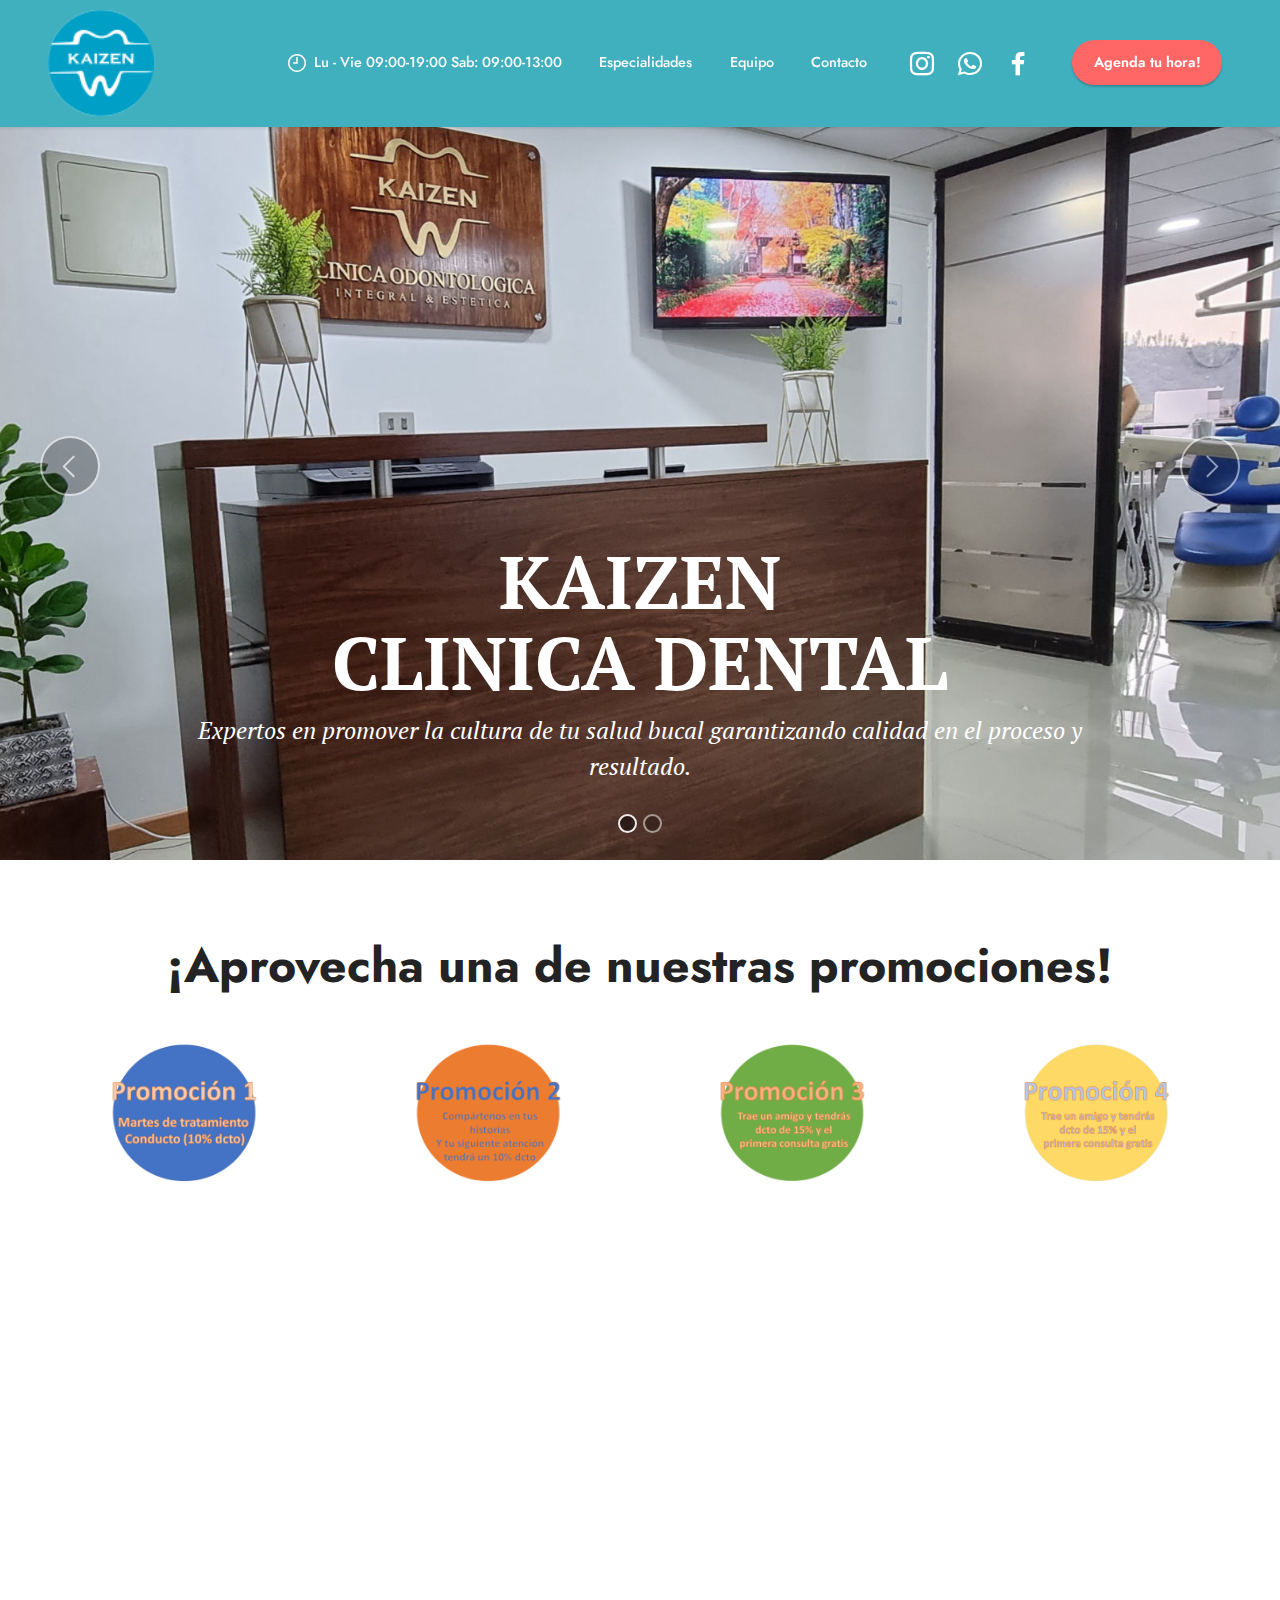
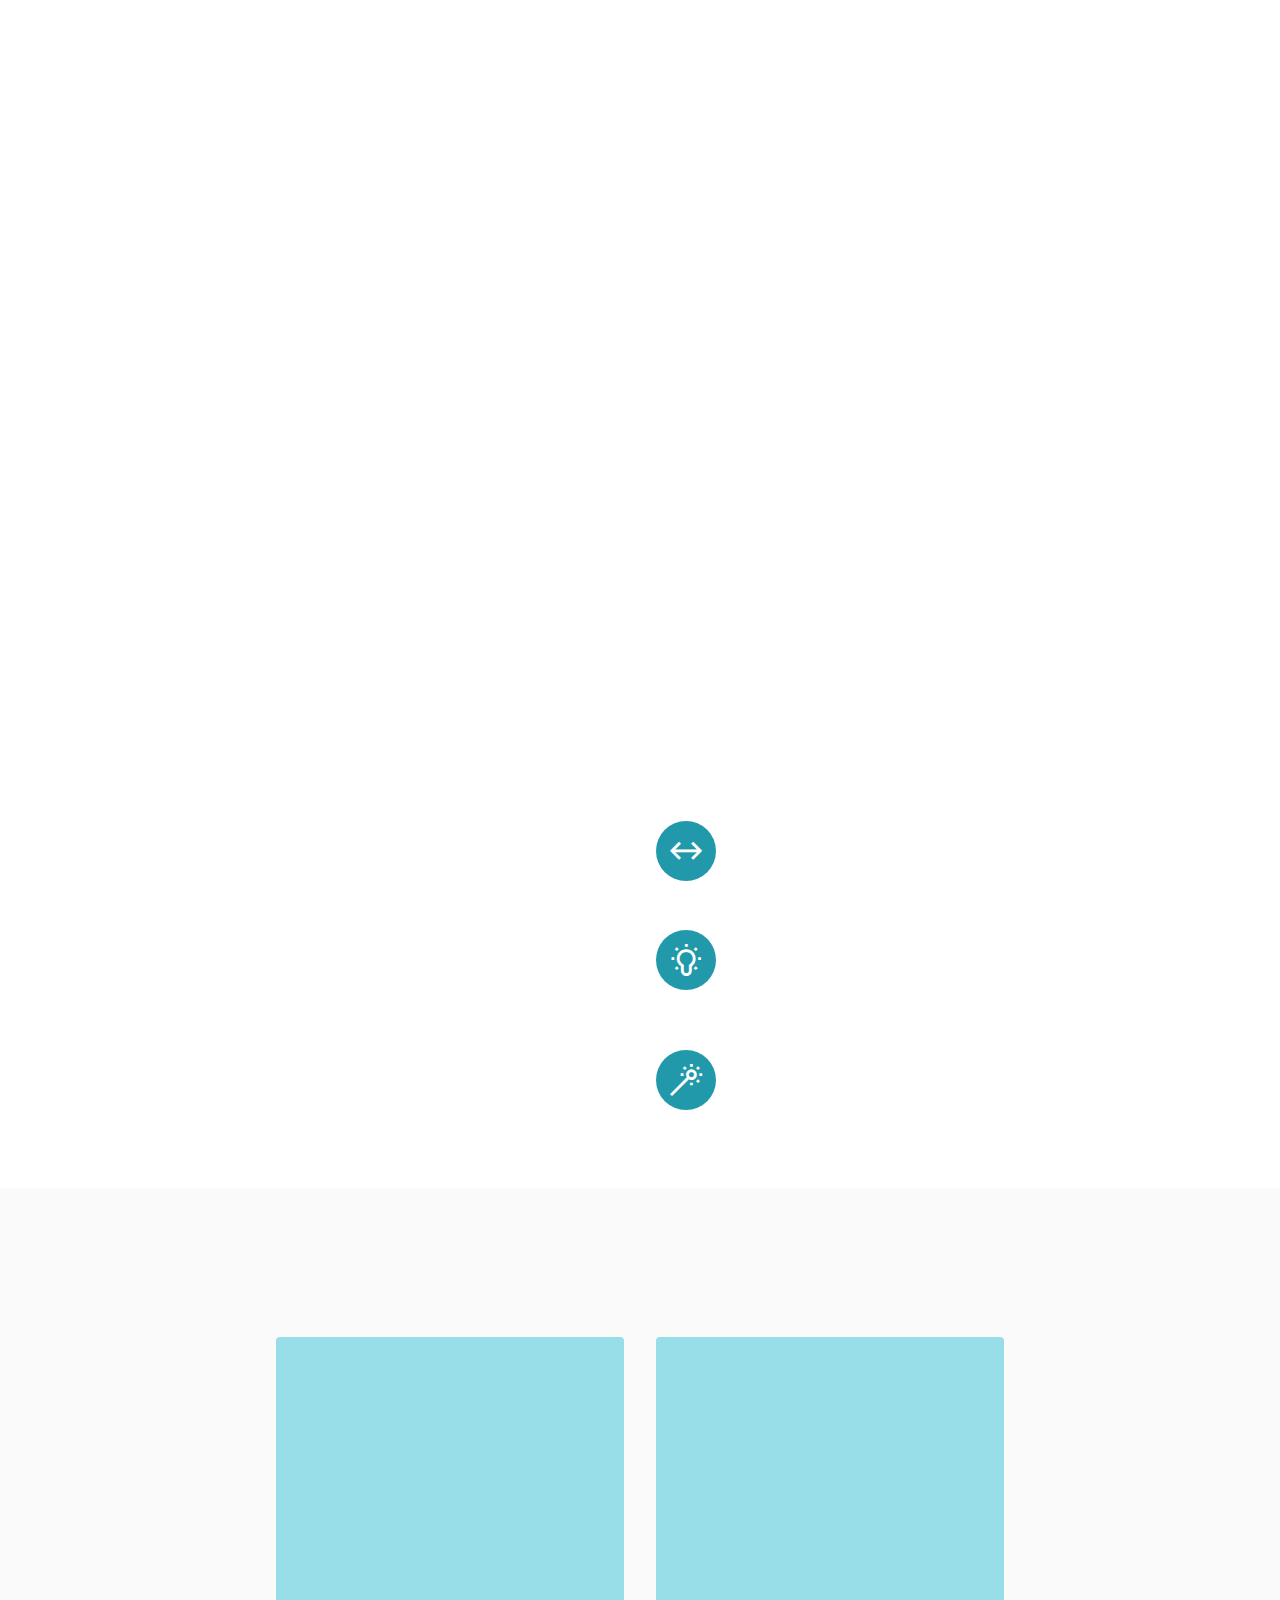
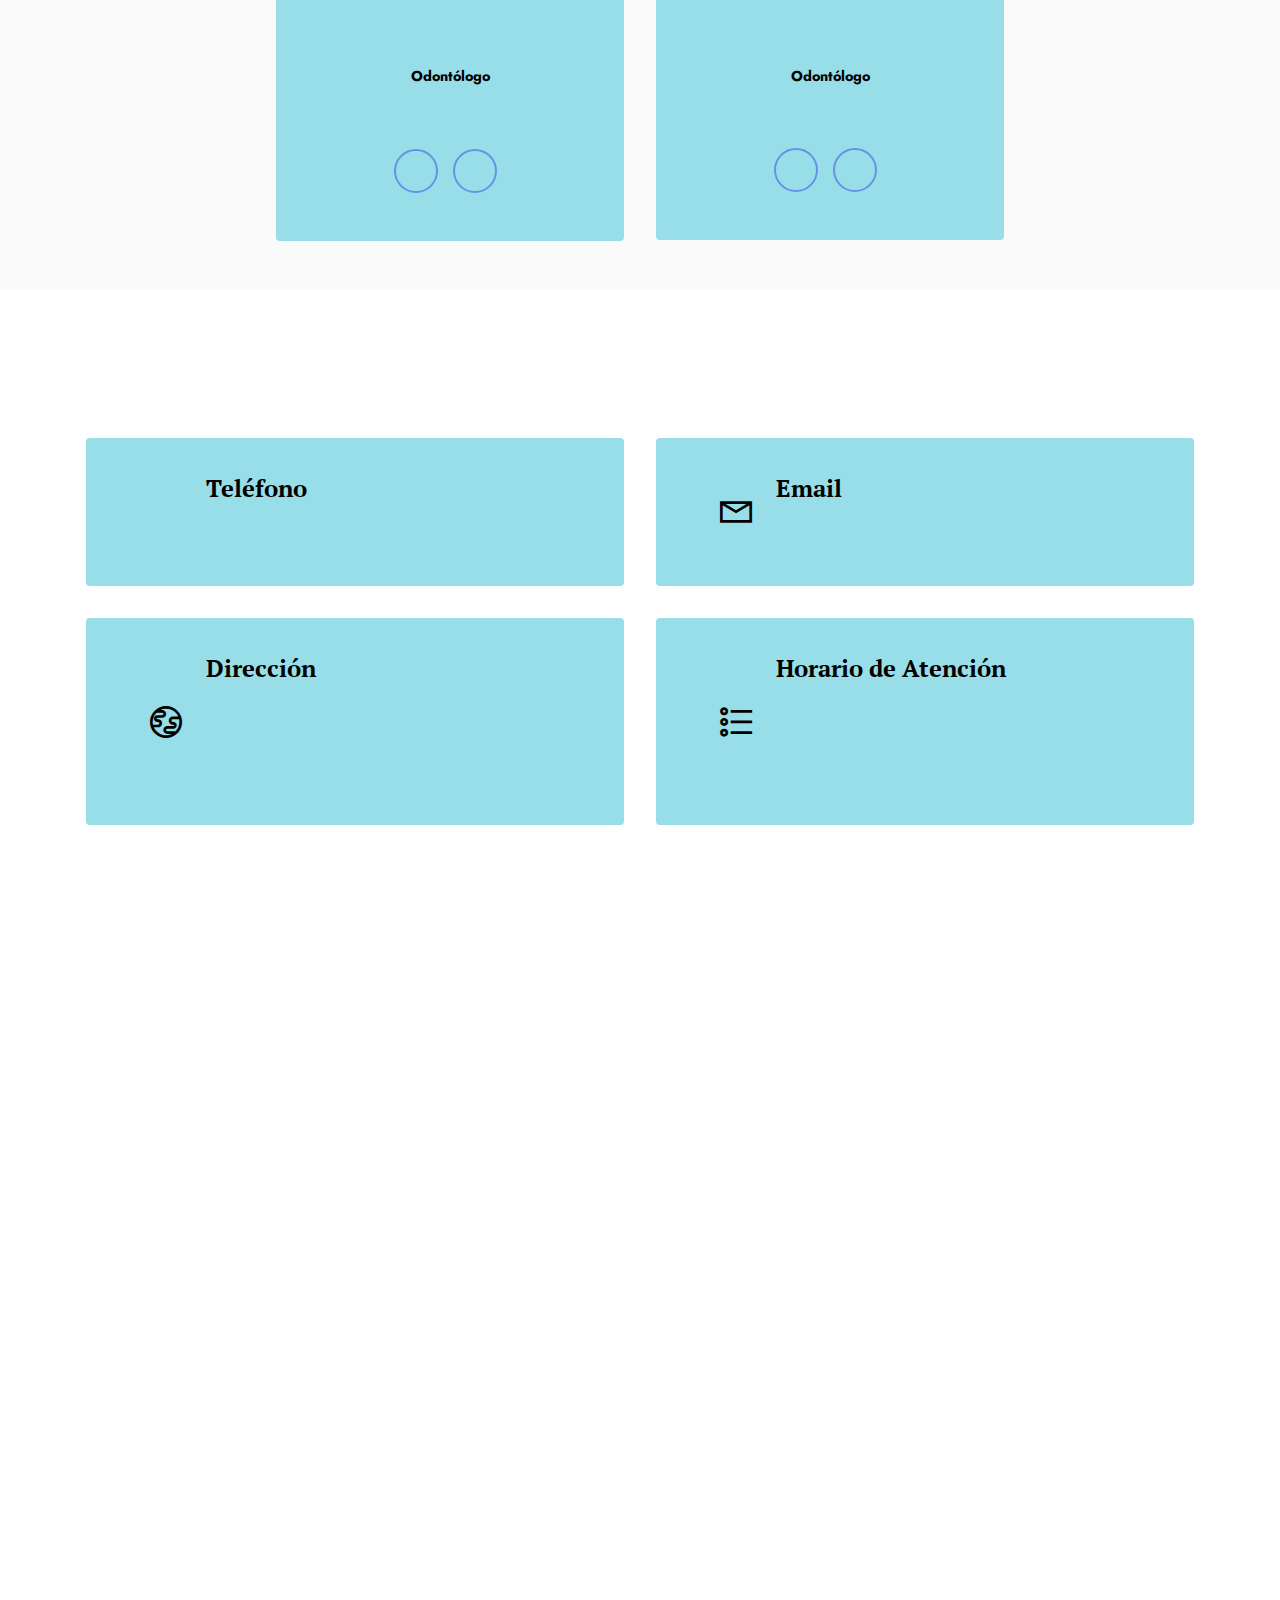
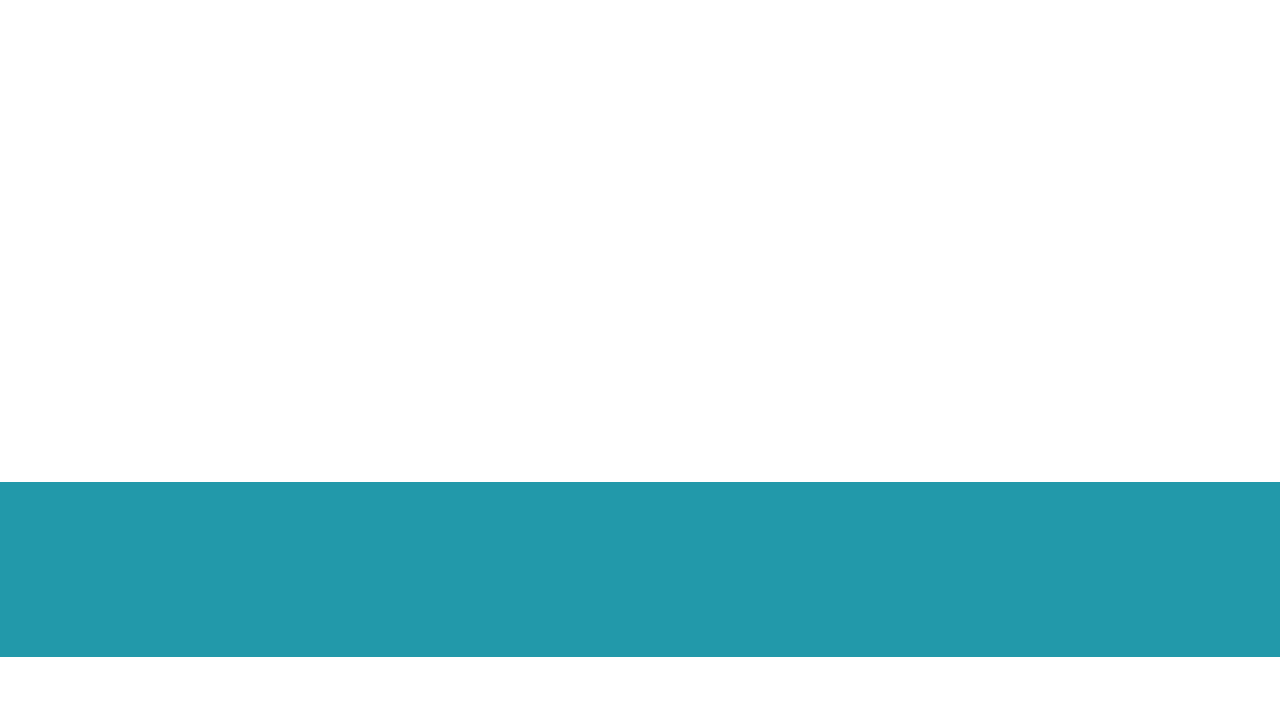
==== index.html @ 636d4be5 "first commit" ====
<!DOCTYPE html>
<html  >
<head>
  <!-- Site made with Mobirise Website Builder v5.6.0, https://mobirise.com -->
  <meta charset="UTF-8">
  <meta http-equiv="X-UA-Compatible" content="IE=edge">
  <meta name="generator" content="Mobirise v5.6.0, mobirise.com">
  <meta name="viewport" content="width=device-width, initial-scale=1, minimum-scale=1">
  <link rel="shortcut icon" href="assets/images/logo-clinica-dental-kaizen-oficialpng-80x80.png" type="image/x-icon">
  <meta name="description" content="">
  
  
  <title>Home</title>
  <link rel="stylesheet" href="assets/web/assets/mobirise-icons2/mobirise2.css">
  <link rel="stylesheet" href="assets/bootstrap/css/bootstrap.min.css">
  <link rel="stylesheet" href="assets/bootstrap/css/bootstrap-grid.min.css">
  <link rel="stylesheet" href="assets/bootstrap/css/bootstrap-reboot.min.css">
  <link rel="stylesheet" href="assets/animatecss/animate.css">
  <link rel="stylesheet" href="assets/dropdown/css/style.css">
  <link rel="stylesheet" href="assets/socicon/css/styles.css">
  <link rel="stylesheet" href="assets/theme/css/style.css">
  <link rel="preload" href="https://fonts.googleapis.com/css?family=PT+Serif:400,400i,700,700i&display=swap" as="style" onload="this.onload=null;this.rel='stylesheet'">
  <noscript><link rel="stylesheet" href="https://fonts.googleapis.com/css?family=PT+Serif:400,400i,700,700i&display=swap"></noscript>
  <link rel="preload" href="https://fonts.googleapis.com/css?family=Jost:100,200,300,400,500,600,700,800,900,100i,200i,300i,400i,500i,600i,700i,800i,900i&display=swap" as="style" onload="this.onload=null;this.rel='stylesheet'">
  <noscript><link rel="stylesheet" href="https://fonts.googleapis.com/css?family=Jost:100,200,300,400,500,600,700,800,900,100i,200i,300i,400i,500i,600i,700i,800i,900i&display=swap"></noscript>
  <link rel="preload" as="style" href="assets/mobirise/css/mbr-additional.css"><link rel="stylesheet" href="assets/mobirise/css/mbr-additional.css" type="text/css">
  
  
  
  
</head>
<body>
  
  <section data-bs-version="5.1" class="menu menu2 cid-sWLb3vfdqx" once="menu" id="menu2-0">
    
    <nav class="navbar navbar-dropdown navbar-fixed-top navbar-expand-lg">
        <div class="container-fluid">
            <div class="navbar-brand">
                <span class="navbar-logo">
                    <a href="index.html#top">
                        <img src="assets/images/logo-clinica-dental-kaizen-oficialpng-80x80.png" alt="Mobirise" style="height: 6.6rem;">
                    </a>
                </span>
                
            </div>
            <button class="navbar-toggler" type="button" data-toggle="collapse" data-bs-toggle="collapse" data-target="#navbarSupportedContent" data-bs-target="#navbarSupportedContent" aria-controls="navbarNavAltMarkup" aria-expanded="false" aria-label="Toggle navigation">
                <div class="hamburger">
                    <span></span>
                    <span></span>
                    <span></span>
                    <span></span>
                </div>
            </button>
            <div class="collapse navbar-collapse" id="navbarSupportedContent">
                <ul class="navbar-nav nav-dropdown" data-app-modern-menu="true"><li class="nav-item"><a class="nav-link link text-white display-4" href="https://mobiri.se"><span class="mobi-mbri mobi-mbri-clock mbr-iconfont mbr-iconfont-btn"></span>Lu - Vie 09:00-19:00 Sab: 09:00-13:00</a></li><li class="nav-item"><a class="nav-link link text-white text-primary display-4" href="index.html#features14-8">Especialidades</a></li>
                    <li class="nav-item"><a class="nav-link link text-white text-primary display-4" href="index.html#team1-3">Equipo</a></li>
                    <li class="nav-item"><a class="nav-link link text-white text-primary display-4" href="index.html#contacts2-6">Contacto</a>
                    </li></ul>
                <div class="icons-menu">
                    <a class="iconfont-wrapper" href="https://www.instagram.com/kaizenclinicadental/" target="_blank">
                        <span class="p-2 mbr-iconfont socicon-instagram socicon" style="color: rgb(255, 255, 255); fill: rgb(255, 255, 255);"></span>
                    </a>
                    <a class="iconfont-wrapper" href="https://wa.me/56920465674">
                        <span class="p-2 mbr-iconfont socicon-whatsapp socicon"></span>
                    </a>
                    <a class="iconfont-wrapper" href="https://www.facebook.com/profile.php?id=100077374657664" target="_blank">
                        <span class="p-2 mbr-iconfont socicon-facebook socicon"></span>
                    </a>
                    
                </div>
                <div class="navbar-buttons mbr-section-btn"><a class="btn btn-secondary display-4" href="page1.html#form7-h">Agenda tu hora!<br></a></div>
            </div>
        </div>
    </nav>
</section>

<section data-bs-version="5.1" class="slider1 cid-sWUkd320dL" id="slider1-q">
    
    <div class="carousel slide carousel-fade" id="t4N15XuIka" data-ride="carousel" data-bs-ride="carousel" data-interval="3000" data-bs-interval="3000">
        <ol class="carousel-indicators">
            <li data-slide-to="0" data-bs-slide-to="0" class="active" data-target="#t4N15XuIka" data-bs-target="#t4N15XuIka"></li>
            <li data-slide-to="1" data-bs-slide-to="1" data-target="#t4N15XuIka" data-bs-target="#t4N15XuIka"></li>
            
        </ol>
        <div class="carousel-inner">
            <div class="carousel-item slider-image item active">
                <div class="item-wrapper">
                    <img class="d-block w-100" src="assets/images/oficina-kaizen-1900x1008.jpg" data-slide-to="0" data-bs-slide-to="0">
                    
                    <div class="carousel-caption">
                        <h5 class="mbr-section-subtitle mbr-fonts-style display-1">
                            <strong>KAIZEN
</strong>
                        <div><strong>CLINICA DENTAL</strong></div></h5>
                        <p class="mbr-section-text mbr-fonts-style display-5"><em>Expertos en promover la cultura de tu salud bucal garantizando calidad en el proceso y resultado. </em></p>
                    </div>
                </div>
            </div>
            <div class="carousel-item slider-image item">
                <div class="item-wrapper">
                    <img class="d-block w-100" src="assets/images/20220212-142816-5-1900x1126.jpg" data-slide-to="1" data-bs-slide-to="1">
                    
                    <div class="carousel-caption">
                        <h5 class="mbr-section-subtitle mbr-fonts-style display-2"><strong>Nueva Providencia 1881 oficina 1907, Santiago, RM.
</strong><div><strong>Salida metro Pedro de Valdivia.</strong></div></h5>
                        <p class="mbr-section-text mbr-fonts-style display-7"></p>
                    </div>
                </div>
            </div>
            
        </div>
        <a class="carousel-control carousel-control-prev" role="button" data-slide="prev" data-bs-slide="prev" href="#t4N15XuIka">
            <span class="mobi-mbri mobi-mbri-arrow-prev" aria-hidden="true"></span>
            <span class="sr-only visually-hidden">Previous</span>
        </a>
        <a class="carousel-control carousel-control-next" role="button" data-slide="next" data-bs-slide="next" href="#t4N15XuIka">
            <span class="mobi-mbri mobi-mbri-arrow-next" aria-hidden="true"></span>
            <span class="sr-only visually-hidden">Next</span>
        </a>
    </div>
</section>

<section data-bs-version="5.1" class="gallery6 mbr-gallery cid-sWOTfkGusK" id="gallery6-o">
    

    

    <div class="container-fluid">
        <div class="mbr-section-head">
            <h3 class="mbr-section-title mbr-fonts-style align-center m-0 display-2"><strong>¡Aprovecha una de nuestras promociones!</strong></h3>
            
        </div>
        <div class="row mbr-gallery mt-4">
            <div class="col-12 col-md-6 col-lg-3 item gallery-image active">
                <div class="item-wrapper" data-toggle="modal" data-bs-toggle="modal" data-target="#t4N15XMqJG-modal" data-bs-target="#t4N15XMqJG-modal">
                    <img class="w-100" src="assets/images/diapositiva1-694x390.png" alt="" data-slide-to="0" data-bs-slide-to="0" data-target="#lb-t4N15XMqJG" data-bs-target="#lb-t4N15XMqJG">
                    <div class="icon-wrapper">
                        <span class="mobi-mbri mobi-mbri-search mbr-iconfont mbr-iconfont-btn"></span>
                    </div>
                </div>
                
            </div><div class="col-12 col-md-6 col-lg-3 item gallery-image">
                <div class="item-wrapper" data-toggle="modal" data-bs-toggle="modal" data-target="#t4N15XMqJG-modal" data-bs-target="#t4N15XMqJG-modal">
                    <img class="w-100" src="assets/images/diapositiva2-694x390.png" alt="" data-slide-to="1" data-bs-slide-to="1" data-target="#lb-t4N15XMqJG" data-bs-target="#lb-t4N15XMqJG">
                    <div class="icon-wrapper">
                        <span class="mobi-mbri mobi-mbri-search mbr-iconfont mbr-iconfont-btn"></span>
                    </div>
                </div>
                
            </div><div class="col-12 col-md-6 col-lg-3 item gallery-image">
                <div class="item-wrapper" data-toggle="modal" data-bs-toggle="modal" data-target="#t4N15XMqJG-modal" data-bs-target="#t4N15XMqJG-modal">
                    <img class="w-100" src="assets/images/diapositiva3-694x390.png" alt="" data-slide-to="2" data-bs-slide-to="2" data-target="#lb-t4N15XMqJG" data-bs-target="#lb-t4N15XMqJG">
                    <div class="icon-wrapper">
                        <span class="mobi-mbri mobi-mbri-search mbr-iconfont mbr-iconfont-btn"></span>
                    </div>
                </div>
                
            </div><div class="col-12 col-md-6 col-lg-3 item gallery-image">
                <div class="item-wrapper" data-toggle="modal" data-bs-toggle="modal" data-target="#t4N15XMqJG-modal" data-bs-target="#t4N15XMqJG-modal">
                    <img class="w-100" src="assets/images/diapositiva4-1-694x390.png" alt="" data-slide-to="3" data-bs-slide-to="3" data-target="#lb-t4N15XMqJG" data-bs-target="#lb-t4N15XMqJG">
                    <div class="icon-wrapper">
                        <span class="mobi-mbri mobi-mbri-search mbr-iconfont mbr-iconfont-btn"></span>
                    </div>
                </div>
                
            </div>
            
            
            
        </div>

        <div class="modal mbr-slider" tabindex="-1" role="dialog" aria-hidden="true" id="t4N15XMqJG-modal">
            <div class="modal-dialog" role="document">
                <div class="modal-content">
                    <div class="modal-body">
                        <div class="carousel slide carousel-fade" id="lb-t4N15XMqJG" data-ride="carousel" data-bs-ride="carousel" data-interval="3000" data-bs-interval="3000">
                            <div class="carousel-inner">
                                <div class="carousel-item active">
                                    <img class="d-block w-100" src="assets/images/diapositiva1-694x390.png" alt="">
                                </div><div class="carousel-item active">
                                    <img class="d-block w-100" src="assets/images/diapositiva2-694x390.png" alt="">
                                </div><div class="carousel-item">
                                    <img class="d-block w-100" src="assets/images/diapositiva3-694x390.png" alt="">
                                </div><div class="carousel-item">
                                    <img class="d-block w-100" src="assets/images/diapositiva4-1-694x390.png" alt="">
                                </div>
                                
                                
                                
                            </div>
                            <ol class="carousel-indicators">
                                <li data-slide-to="0" data-bs-slide-to="0" class="active" data-target="#lb-t4N15XMqJG" data-bs-target="#lb-t4N15XMqJG"></li>
                                <li data-slide-to="1" data-bs-slide-to="1" data-target="#lb-t4N15XMqJG" data-bs-target="#lb-t4N15XMqJG"></li>
                                <li data-slide-to="2" data-bs-slide-to="2" data-target="#lb-t4N15XMqJG" data-bs-target="#lb-t4N15XMqJG"></li>
                                <li data-slide-to="3" data-bs-slide-to="3" data-target="#lb-t4N15XMqJG" data-bs-target="#lb-t4N15XMqJG"></li>
                            </ol>
                            <a role="button" href="" class="close" data-dismiss="modal" data-bs-dismiss="modal" aria-label="Close">
                            </a>
                            <a class="carousel-control-prev carousel-control" role="button" data-slide="prev" data-bs-slide="prev" href="#lb-t4N15XMqJG">
                                <span class="mobi-mbri mobi-mbri-arrow-prev" aria-hidden="true"></span>
                                <span class="sr-only visually-hidden">Previous</span>
                            </a>
                            <a class="carousel-control-next carousel-control" role="button" data-slide="next" data-bs-slide="next" href="#lb-t4N15XMqJG">
                                <span class="mobi-mbri mobi-mbri-arrow-next" aria-hidden="true"></span>
                                <span class="sr-only visually-hidden">Next</span>
                            </a>
                        </div>
                    </div>
                </div>
            </div>
        </div>
    </div>
</section>

<section data-bs-version="5.1" class="image2 cid-sWLgARR9FN" id="image2-2">
    

    

    <div class="container">
        <div class="row align-items-center">
            <div class="col-12 col-lg-6">
                <div class="image-wrapper">
                    <img src="assets/images/20220223-194715-2-1256x655.jpg" alt="Mobirise">
                    
                </div>
            </div>
            <div class="col-12 col-lg">
                <div class="text-wrapper">
                    <h3 class="mbr-section-title mbr-fonts-style mb-3 display-1"><strong>¿QUIENES SOMOS?</strong></h3>
                    <p class="mbr-text mbr-fonts-style display-7"><br>En nuestra Clínica Dental contamos con <strong><em>Profesionales </em></strong>de excelencia y equipos tecnológicos con los más <strong><em>altos estándares</em></strong>, entregando así la mejor <strong><em>experiencia </em></strong>y <strong><em>confianza </em></strong>a nuestro pacientes.</p>
                </div>
            </div>
        </div>
    </div>
</section>

<section data-bs-version="5.1" class="features13 cid-sWLHe3eu61" id="features14-8">
    

    
    <div class="container">
        <div class="row">
            <div class="col-12">
                <h3 class="mbr-section-title align-center mb-4 mbr-fonts-style display-2"><strong>Especialidades</strong></h3>
            </div>
            <div class="card col-12 col-md-4 col-lg-2 p-3">
                <div class="card-wrapper">
                    <div class="card-box align-center">
                       <!-- <span class="mbr-iconfont mobi-mbri-image-gallery mobi-mbri" style="color: rgb(34, 153, 170); fill: rgb(34, 153, 170);"></span>-->
                       <img src="assets/images/peridoncia1.png">
                        <h4 class="card-title align-center mbr-black mbr-fonts-style display-7"><strong>Peridoncía</strong></h4>
                    </div>
                </div>
            </div>
            <div class="card p-3 col-12 col-md-4 col-lg-2">
                <div class="card-wrapper">
                    <div class="card-box align-center">
                       <!-- <span class="mbr-iconfont mobi-mbri-website-theme-2 mobi-mbri" style="color: rgb(34, 153, 170); fill: rgb(34, 153, 170);"></span>-->
                       <img src="assets/images/cirugia-dental.png">
                        <h4 class="card-title align-center mbr-black mbr-fonts-style display-7">
                            <strong>Cirugía Maxilofacial</strong></h4>
                    </div>
                </div>
            </div>
            <div class="card p-3 col-12 col-md-4 col-lg-2">
                <div class="card-wrapper">
                    <div class="card-box align-center">
                       <!--<span class="mbr-iconfont mobi-mbri-contact-form mobi-mbri" style="color: rgb(34, 153, 170); fill: rgb(34, 153, 170);"></span>-->
                       <img src="assets/images/canal-raiz.png">
                        <h4 class="card-title align-center mbr-black mbr-fonts-style display-7"><strong>Endodoncía</strong></h4>
                    </div>
                </div>
            </div>
            <div class="card p-3 col-12 col-md-4 col-lg-2">
                <div class="card-wrapper">
                    <div class="card-box align-center">
                        <!--<span class="mbr-iconfont mobi-mbri-features mobi-mbri" style="color: rgb(34, 153, 170); fill: rgb(34, 153, 170);"></span>-->
                        <img src="assets/images/implante.png">
                        <h4 class="card-title align-center mbr-black mbr-fonts-style display-7"><strong>Implantología</strong></h4>
                    </div>
                </div>
            </div>
            <div class="card p-3 col-12 col-md-4 col-lg-2">
                <div class="card-wrapper">
                    <div class="card-box align-center">
                        <!--<span class="mbr-iconfont mobi-mbri-cust-feedback mobi-mbri" style="color: rgb(34, 153, 170); fill: rgb(34, 153, 170);"></span>-->
                        <img src="assets/images/ortopediatría.png">
                        <h4 class="card-title align-center mbr-black mbr-fonts-style display-7">
                            <strong>Odontopediatría</strong></h4>
                    </div>
                </div>
            </div>
            <div class="card p-3 col-12 col-md-4 col-lg-2">
                <div class="card-wrapper">
                    <div class="card-box align-center">
                        <!--<span class="mbr-iconfont mobi-mbri-devices mobi-mbri" style="color: rgb(34, 153, 170); fill: rgb(34, 153, 170);"></span>-->
                        <img src="assets/images/ortodoncia.png">
                        <h4 class="card-title align-center mbr-black mbr-fonts-style display-7">
                            <strong>Ortodoncia</strong></h4>
                    </div>
                </div>
            </div>
        </div>
    </div>
</section>

<section data-bs-version="5.1" class="features12 cid-sWMCBkHKFm" id="features13-j">

    
    
    <div class="container">
        <div class="row justify-content-center">
            <div class="col-12 col-lg-6">
                <div class="card-wrapper">
                    <div class="card-box align-left">
                        <h4 class="card-title mbr-fonts-style mb-4 display-2"><strong>Comprometidos con la&nbsp; Seguridad Sanitaria</strong></h4>
                        
                        
                    </div>
                </div>
            </div>
            <div class="col-12 col-lg-6">
                <div class="item mbr-flex">
                    <div class="icon-box">
                        <span class="mbr-iconfont mobi-mbri-left-right mobi-mbri"></span>
                    </div>
                    <div class="text-box">
                        <h4 class="icon-title mbr-black mbr-fonts-style display-7">
                            <strong>Distanciamiento 1m</strong></h4>
                        <h5 class="icon-text mbr-black mbr-fonts-style display-4">Control de aforo máximo de personas en sala de espera.</h5>
                    </div>
                </div>
                <div class="item mbr-flex">
                    <div class="icon-box">
                        <span class="mbr-iconfont mobi-mbri-idea mobi-mbri"></span>
                    </div>
                    <div class="text-box">
                        <h4 class="icon-title mbr-black mbr-fonts-style display-7">
                            <strong>Control de Temperatura</strong></h4>
                        <h5 class="icon-text mbr-black mbr-fonts-style display-4">Cada ingreso de una persona a la sala de espera es registrado con su temperatura, además se realiza higienización de sus manos.</h5>
                    </div>
                </div>
                <div class="item mbr-flex">
                    <div class="icon-box">
                        <span class="mbr-iconfont mobi-mbri-magic-stick mobi-mbri"></span>
                    </div>
                    <div class="text-box">
                        <h4 class="icon-title mbr-black mbr-fonts-style display-7">
                            <strong>Aseo y Desinfección</strong></h4>
                        <h5 class="icon-text mbr-black mbr-fonts-style display-4">Diariamente y dentro del día se realizan procedimiento de desinfección de las distintas areas de la clinica.</h5>
                    </div>
                </div>
            </div>
        </div>
    </div>
</section>

<section data-bs-version="5.1" class="team1 cid-sWLigISwSJ" id="team1-3">
    

    
    <div class="container">
        <div class="row justify-content-center">
            <div class="col-12">
                <h3 class="mbr-section-title mbr-fonts-style align-center mb-4 display-2"><strong>Especialistas</strong></h3>
                
            </div>
            <div class="col-sm-6 col-lg-4">
                <div class="card-wrap">
                    <div class="image-wrap">
                        <img src="assets/images/20220223-194715-4-815x425.jpeg" alt="">
                    </div>
                    <div class="content-wrap">
                        <h5 class="mbr-section-title card-title mbr-fonts-style align-center m-0 display-5"><strong>Cristóbal&nbsp;Baeza</strong></h5>
                        <h6 class="mbr-role mbr-fonts-style align-center mb-3 display-4"><span style="font-size: 14.4px;"><strong>Odontólogo</strong></span><br></h6>
                        <p class="card-text mbr-fonts-style align-center display-7">(Agregar breve reseña)</p>
                        <div class="social-row display-7">
                            <div class="soc-item">
                                <a href="https://www.facebook.com/Mobirise/" target="_blank">
                                    <span class="mbr-iconfont socicon socicon-facebook"></span>
                                </a>
                            </div>
                            <div class="soc-item">
                                <a href="https://twitter.com/mobirise" target="_blank">
                                    <span class="mbr-iconfont socicon socicon-twitter"></span>
                                </a>
                            </div>
                            
                            
                            
                        </div>
                        
                    </div>
                </div>
            </div>

            <div class="col-sm-6 col-lg-4">
                <div class="card-wrap">
                    <div class="image-wrap">
                        <img src="assets/images/20220324-184152-815x367.jpeg" alt="">
                    </div>
                    <div class="content-wrap">
                        <h5 class="mbr-section-title card-title mbr-fonts-style align-center m-0 display-5"><strong>Ariel Macchino</strong></h5>
                        <h6 class="mbr-role mbr-fonts-style align-center mb-3 display-4"><span style="font-size: 14.4px;"><strong>Odontólogo</strong></span></h6>
                        <p class="card-text mbr-fonts-style align-center display-7">(Agregar breve reseña)</p>
                        <div class="social-row display-7">
                            <div class="soc-item">
                                <a href="https://www.facebook.com/Mobirise/" target="_blank">
                                    <span class="mbr-iconfont socicon socicon-facebook"></span>
                                </a>
                            </div>
                            <div class="soc-item">
                                <a href="https://twitter.com/mobirise" target="_blank">
                                    <span class="mbr-iconfont socicon socicon-twitter"></span>
                                </a>
                            </div>
                            
                            
                            
                        </div>
                        
                    </div>
                </div>
            </div>

            

            
        </div>
    </div>
</section>

<section data-bs-version="5.1" class="contacts2 cid-sWLwa8Zf3D" id="contacts2-6">
    <!---->
    
    
    <div class="container">
        <div class="mbr-section-head">
            <h3 class="mbr-section-title mbr-fonts-style align-center mb-0 display-2">
                <strong>Contacto</strong></h3>
            
        </div>
        <div class="row justify-content-center mt-4">
            <div class="card col-12 col-md-6">
                <div class="card-wrapper">
                    <div class="image-wrapper">
                        <a href="https://wa.me/56920465674"><span class="mbr-iconfont socicon-whatsapp socicon" style="color: rgb(0, 0, 0); fill: rgb(0, 0, 0);"></span></a>
                    </div>
                    <div class="text-wrapper">
                        <h6 class="card-title mbr-fonts-style mb-1 display-5">
                            <strong>Teléfono</strong></h6>
                        <p class="mbr-text mbr-fonts-style display-7"><a href="https://wa.me/56920465674" class="text-black">+569 94382322</a></p>
                    </div>
                </div>
            </div>
            <div class="card col-12 col-md-6">
                <div class="card-wrapper">
                    <div class="image-wrapper">
                        <span class="mbr-iconfont mobi-mbri-letter mobi-mbri" style="color: rgb(0, 0, 0); fill: rgb(0, 0, 0);"></span>
                    </div>
                    <div class="text-wrapper">
                        <h6 class="card-title mbr-fonts-style mb-1 display-5">
                            <strong>Email</strong>
                        </h6>
                        <p class="mbr-text mbr-fonts-style display-7">kaizenclinicadental@gmail.com</p>
                    </div>
                </div>
            </div>
            <div class="card col-12 col-md-6">
                <div class="card-wrapper">
                    <div class="image-wrapper">
                        <span class="mbr-iconfont mobi-mbri-globe mobi-mbri" style="color: rgb(0, 0, 0); fill: rgb(0, 0, 0);"></span>
                    </div>
                    <div class="text-wrapper">
                        <h6 class="card-title mbr-fonts-style mb-1 display-5">
                            <strong>Dirección</strong></h6>
                        <p class="mbr-text mbr-fonts-style display-7">
                            Nueva Providencia 1881 oficina 1907, Santiago, RM.<br>Salida metro Pedro de Valdivia.</p>
                    </div>
                </div>
            </div>
            <div class="card col-12 col-md-6">
                <div class="card-wrapper">
                    <div class="image-wrapper">
                        <span class="mbr-iconfont mobi-mbri-bulleted-list mobi-mbri" style="color: rgb(0, 0, 0); fill: rgb(0, 0, 0);"></span>
                    </div>
                    <div class="text-wrapper">
                        <h6 class="card-title mbr-fonts-style mb-1 display-5">
                            <strong>Horario de Atención</strong></h6>
                        <p class="mbr-text mbr-fonts-style display-7">Lunes a Viernes: 09:00 - 19:00 hrs<br>Sábado : 09:00 - 13:00 hrs</p>
                    </div>
                </div>
            </div>
        </div>
    </div>
</section>

<section data-bs-version="5.1" class="map1 cid-sWLxZ7u8KA" id="map1-7">
    
    
    <div class="container">
        <div class="mbr-section-head mb-4">
            <h3 class="mbr-section-title mbr-fonts-style align-center mb-0 display-2"><strong>Ubicación</strong></h3>
            
        </div>
        <div class="google-map"><iframe frameborder="0" style="border:0" src="https://www.google.com/maps/embed/v1/place?key=AIzaSyDk89J4FSunMF33ruMVWJaJht_Ro0kvoXs&amp;q=nueva providencia 1881" allowfullscreen=""></iframe></div>
    </div>
</section>

<section data-bs-version="5.1" class="content13 cid-sWOH1Wc9Jn" id="content13-l">
    
    
    <div class="container">
        <div class="row justify-content-center">
            <div class="col-md-12 col-lg-10">
                <h3 class="mbr-section-title mbr-fonts-style mb-4 display-2">
                    <strong>Pregunta Frecuentes</strong></h3>
            </div>
        </div>
        <div class="row justify-content-center">
            <div class="col-md-12 col-lg-10">
                <div class="row justify-content-center">
                    <div class="col-12 col-lg-6">
                        <ul class="list mbr-fonts-style display-7">
                            <li><strong>¿Atienden con FONASA?</strong><br>No, puede solicitar....</li>
                            <li><strong>Si tengo seguro dental ¿Puedo utilizarlo?</strong><br>Si, hablar con mutamin para coordinar.</li>
                            <li><strong>¿Tienen instalaciones habilitadas para gente discapacitada?</strong><br>Todas nuestras instalaciones estan pensadas para poder brindar un servicio de calidad.</li>
                        </ul>
                    </div>
                    <div class="col-12 col-lg-6">
                        <ul class="list mbr-fonts-style display-7">
                            <li><strong>Necesito tomar una radiografía ¿Cuentan con algún convenio con algún centro </strong><span style="font-size: 19.2px;"><strong>radiológico</strong></span><strong>?</strong><br>Si, se cuenta con los siguientes centros:&nbsp; &nbsp; &nbsp; &nbsp; &nbsp; &nbsp; &nbsp; &nbsp; &nbsp; &nbsp; &nbsp; &nbsp; &nbsp; 1.- kmldsamndal&nbsp; &nbsp; &nbsp; &nbsp; &nbsp; &nbsp; &nbsp; &nbsp; &nbsp; &nbsp; &nbsp; &nbsp; &nbsp; &nbsp; &nbsp; &nbsp; &nbsp; &nbsp; &nbsp; &nbsp; &nbsp; &nbsp; &nbsp; &nbsp; &nbsp; &nbsp; &nbsp; &nbsp; &nbsp; &nbsp; &nbsp; &nbsp; &nbsp; &nbsp; &nbsp; &nbsp; 2.- sacsd</li>
                            <li><strong>¿?<br></strong>This extension allows editing the code of block in the
                                app. Also,
                                it's possible to add code to the head and body parts of pages.</li>
                        </ul>
                    </div>
                </div>
            </div>
        </div>
    </div>
</section>

<section data-bs-version="5.1" class="footer3 cid-sWLWeyRIs9" once="footers" id="footer3-e">

    

    

    <div class="container">
        <div class="media-container-row align-center mbr-white">
            <div class="row row-links">
                <ul class="foot-menu">
                    
                    
                    
                    
                    
                <li class="foot-menu-item mbr-fonts-style display-7"><a href="index.html#features14-8" class="text-white">Servicios</a></li><li class="foot-menu-item mbr-fonts-style display-7"><a href="index.html#contacts2-6" class="text-white">Contacto</a></li><li class="foot-menu-item mbr-fonts-style display-7"><a href="index.html#team1-3" class="text-white">Equipo</a></li></ul>
            </div>
            <div class="row social-row">
                <div class="social-list align-right pb-2">
                    
                    
                    
                    
                    
                    
                <div class="soc-item">
                        <a href="https://www.instagram.com/kaizenclinicadental/" target="_blank">
                            <span class="mbr-iconfont mbr-iconfont-social socicon-instagram socicon"></span>
                        </a>
                    </div><div class="soc-item">
                        <a href="https://wa.me/56994382322">
                            <span class="mbr-iconfont mbr-iconfont-social socicon-whatsapp socicon"></span>
                        </a>
                    </div><div class="soc-item">
                        <a href="https://www.facebook.com/profile.php?id=100077374657664">
                            <span class="mbr-iconfont mbr-iconfont-social socicon-facebook socicon"></span>
                        </a>
                    </div></div>
            </div>
            <div class="row row-copirayt">
                <p class="mbr-text mb-0 mbr-fonts-style mbr-white align-center display-7">
                    © Copyright 2021 Kaizen Clinica Dental. All Rights Reserved.
                </p>
            </div>
        </div>
    </div>
</section><section style="background-color: #fff; font-family: -apple-system, BlinkMacSystemFont, 'Segoe UI', 'Roboto', 'Helvetica Neue', Arial, sans-serif; color:#aaa; font-size:12px; padding: 0; align-items: center; display: flex;"><a href="https://mobirise.site/l" style="flex: 1 1; height: 3rem; padding-left: 1rem;"></a><p style="flex: 0 0 auto; margin:0; padding-right:1rem;"><a href="https://mobirise.site/s" style="color:#aaa;">Website</a> was created with Mobirise site theme</p></section><script src="assets/bootstrap/js/bootstrap.bundle.min.js"></script>  <script src="assets/smoothscroll/smooth-scroll.js"></script>  <script src="assets/ytplayer/index.js"></script>  <script src="assets/dropdown/js/navbar-dropdown.js"></script>  <script src="assets/theme/js/script.js"></script>  
  
  
 <div id="scrollToTop" class="scrollToTop mbr-arrow-up"><a style="text-align: center;"><i class="mbr-arrow-up-icon mbr-arrow-up-icon-cm cm-icon cm-icon-smallarrow-up"></i></a></div>
    <input name="animation" type="hidden">
  </body>
</html>
---- assets/web/assets/mobirise-icons2/mobirise2.css ----
@font-face {
  font-family: 'Moririse2';
  font-display: swap;
  src:  url('mobirise2.eot?f2bix4');
  src:  url('mobirise2.eot?f2bix4#iefix') format('embedded-opentype'),
    url('mobirise2.ttf?f2bix4') format('truetype'),
    url('mobirise2.woff?f2bix4') format('woff'),
    url('mobirise2.svg?f2bix4#mobirise2') format('svg');
  font-weight: normal;
  font-style: normal;
}

[class^="mobi-"], [class*=" mobi-"] {
  /* use !important to prevent issues with browser extensions that change fonts */
  font-family: 'Moririse2' !important;
  speak: none;
  font-style: normal;
  font-weight: normal;
  font-variant: normal;
  text-transform: none;
  line-height: 1;

  /* Better Font Rendering =========== */
  -webkit-font-smoothing: antialiased;
  -moz-osx-font-smoothing: grayscale;
}

.mobi-mbri-add-submenu:before {
  content: "\e900";
}
.mobi-mbri-alert:before {
  content: "\e901";
}
.mobi-mbri-align-center:before {
  content: "\e902";
}
.mobi-mbri-align-justify:before {
  content: "\e903";
}
.mobi-mbri-align-left:before {
  content: "\e904";
}
.mobi-mbri-align-right:before {
  content: "\e905";
}
.mobi-mbri-android:before {
  content: "\e906";
}
.mobi-mbri-apple:before {
  content: "\e907";
}
.mobi-mbri-arrow-down:before {
  content: "\e908";
}
.mobi-mbri-arrow-next:before {
  content: "\e909";
}
.mobi-mbri-arrow-prev:before {
  content: "\e90a";
}
.mobi-mbri-arrow-up:before {
  content: "\e90b";
}
.mobi-mbri-bold:before {
  content: "\e90c";
}
.mobi-mbri-bookmark:before {
  content: "\e90d";
}
.mobi-mbri-bootstrap:before {
  content: "\e90e";
}
.mobi-mbri-briefcase:before {
  content: "\e90f";
}
.mobi-mbri-browse:before {
  content: "\e910";
}
.mobi-mbri-bulleted-list:before {
  content: "\e911";
}
.mobi-mbri-calendar:before {
  content: "\e912";
}
.mobi-mbri-camera:before {
  content: "\e913";
}
.mobi-mbri-cart-add:before {
  content: "\e914";
}
.mobi-mbri-cart-full:before {
  content: "\e915";
}
.mobi-mbri-cash:before {
  content: "\e916";
}
.mobi-mbri-change-style:before {
  content: "\e917";
}
.mobi-mbri-chat:before {
  content: "\e918";
}
.mobi-mbri-clock:before {
  content: "\e919";
}
.mobi-mbri-close:before {
  content: "\e91a";
}
.mobi-mbri-cloud:before {
  content: "\e91b";
}
.mobi-mbri-code:before {
  content: "\e91c";
}
.mobi-mbri-contact-form:before {
  content: "\e91d";
}
.mobi-mbri-credit-card:before {
  content: "\e91e";
}
.mobi-mbri-cursor-click:before {
  content: "\e91f";
}
.mobi-mbri-cust-feedback:before {
  content: "\e920";
}
.mobi-mbri-database:before {
  content: "\e921";
}
.mobi-mbri-delivery:before {
  content: "\e922";
}
.mobi-mbri-desktop:before {
  content: "\e923";
}
.mobi-mbri-devices:before {
  content: "\e924";
}
.mobi-mbri-down:before {
  content: "\e925";
}
.mobi-mbri-download-2:before {
  content: "\e926";
}
.mobi-mbri-download:before {
  content: "\e927";
}
.mobi-mbri-drag-n-drop-2:before {
  content: "\e928";
}
.mobi-mbri-drag-n-drop:before {
  content: "\e929";
}
.mobi-mbri-edit-2:before {
  content: "\e92a";
}
.mobi-mbri-edit:before {
  content: "\e92b";
}
.mobi-mbri-error:before {
  content: "\e92c";
}
.mobi-mbri-extension:before {
  content: "\e92d";
}
.mobi-mbri-features:before {
  content: "\e92e";
}
.mobi-mbri-file:before {
  content: "\e92f";
}
.mobi-mbri-flag:before {
  content: "\e930";
}
.mobi-mbri-folder:before {
  content: "\e931";
}
.mobi-mbri-gift:before {
  content: "\e932";
}
.mobi-mbri-github:before {
  content: "\e933";
}
.mobi-mbri-globe-2:before {
  content: "\e934";
}
.mobi-mbri-globe:before {
  content: "\e935";
}
.mobi-mbri-growing-chart:before {
  content: "\e936";
}
.mobi-mbri-hearth:before {
  content: "\e937";
}
.mobi-mbri-help:before {
  content: "\e938";
}
.mobi-mbri-home:before {
  content: "\e939";
}
.mobi-mbri-hot-cup:before {
  content: "\e93a";
}
.mobi-mbri-idea:before {
  content: "\e93b";
}
.mobi-mbri-image-gallery:before {
  content: "\e93c";
}
.mobi-mbri-image-slider:before {
  content: "\e93d";
}
.mobi-mbri-info:before {
  content: "\e93e";
}
.mobi-mbri-italic:before {
  content: "\e93f";
}
.mobi-mbri-key:before {
  content: "\e940";
}
.mobi-mbri-laptop:before {
  content: "\e941";
}
.mobi-mbri-layers:before {
  content: "\e942";
}
.mobi-mbri-left-right:before {
  content: "\e943";
}
.mobi-mbri-left:before {
  content: "\e944";
}
.mobi-mbri-letter:before {
  content: "\e945";
}
.mobi-mbri-like:before {
  content: "\e946";
}
.mobi-mbri-link:before {
  content: "\e947";
}
.mobi-mbri-lock:before {
  content: "\e948";
}
.mobi-mbri-login:before {
  content: "\e949";
}
.mobi-mbri-logout:before {
  content: "\e94a";
}
.mobi-mbri-magic-stick:before {
  content: "\e94b";
}
.mobi-mbri-map-pin:before {
  content: "\e94c";
}
.mobi-mbri-menu:before {
  content: "\e94d";
}
.mobi-mbri-mobile-2:before {
  content: "\e94e";
}
.mobi-mbri-mobile-horizontal:before {
  content: "\e94f";
}
.mobi-mbri-mobile:before {
  content: "\e950";
}
.mobi-mbri-mobirise:before {
  content: "\e951";
}
.mobi-mbri-more-horizontal:before {
  content: "\e952";
}
.mobi-mbri-more-vertical:before {
  content: "\e953";
}
.mobi-mbri-music:before {
  content: "\e954";
}
.mobi-mbri-new-file:before {
  content: "\e955";
}
.mobi-mbri-numbered-list:before {
  content: "\e956";
}
.mobi-mbri-opened-folder:before {
  content: "\e957";
}
.mobi-mbri-pages:before {
  content: "\e958";
}
.mobi-mbri-paper-plane:before {
  content: "\e959";
}
.mobi-mbri-paperclip:before {
  content: "\e95a";
}
.mobi-mbri-phone:before {
  content: "\e95b";
}
.mobi-mbri-photo:before {
  content: "\e95c";
}
.mobi-mbri-photos:before {
  content: "\e95d";
}
.mobi-mbri-pin:before {
  content: "\e95e";
}
.mobi-mbri-play:before {
  content: "\e95f";
}
.mobi-mbri-plus:before {
  content: "\e960";
}
.mobi-mbri-preview:before {
  content: "\e961";
}
.mobi-mbri-print:before {
  content: "\e962";
}
.mobi-mbri-protect:before {
  content: "\e963";
}
.mobi-mbri-question:before {
  content: "\e964";
}
.mobi-mbri-quote-left:before {
  content: "\e965";
}
.mobi-mbri-quote-right:before {
  content: "\e966";
}
.mobi-mbri-redo:before {
  content: "\e967";
}
.mobi-mbri-refresh:before {
  content: "\e968";
}
.mobi-mbri-responsive-2:before {
  content: "\e969";
}
.mobi-mbri-responsive:before {
  content: "\e96a";
}
.mobi-mbri-right:before {
  content: "\e96b";
}
.mobi-mbri-rocket:before {
  content: "\e96c";
}
.mobi-mbri-sad-face:before {
  content: "\e96d";
}
.mobi-mbri-sale:before {
  content: "\e96e";
}
.mobi-mbri-save:before {
  content: "\e96f";
}
.mobi-mbri-search:before {
  content: "\e970";
}
.mobi-mbri-setting-2:before {
  content: "\e971";
}
.mobi-mbri-setting-3:before {
  content: "\e972";
}
.mobi-mbri-setting:before {
  content: "\e973";
}
.mobi-mbri-share:before {
  content: "\e974";
}
.mobi-mbri-shopping-bag:before {
  content: "\e975";
}
.mobi-mbri-shopping-basket:before {
  content: "\e976";
}
.mobi-mbri-shopping-cart:before {
  content: "\e977";
}
.mobi-mbri-sites:before {
  content: "\e978";
}
.mobi-mbri-smile-face:before {
  content: "\e979";
}
.mobi-mbri-speed:before {
  content: "\e97a";
}
.mobi-mbri-star:before {
  content: "\e97b";
}
.mobi-mbri-success:before {
  content: "\e97c";
}
.mobi-mbri-sun:before {
  content: "\e97d";
}
.mobi-mbri-sun2:before {
  content: "\e97e";
}
.mobi-mbri-tablet-vertical:before {
  content: "\e97f";
}
.mobi-mbri-tablet:before {
  content: "\e980";
}
.mobi-mbri-target:before {
  content: "\e981";
}
.mobi-mbri-timer:before {
  content: "\e982";
}
.mobi-mbri-to-ftp:before {
  content: "\e983";
}
.mobi-mbri-to-local-drive:before {
  content: "\e984";
}
.mobi-mbri-touch-swipe:before {
  content: "\e985";
}
.mobi-mbri-touch:before {
  content: "\e986";
}
.mobi-mbri-trash:before {
  content: "\e987";
}
.mobi-mbri-underline:before {
  content: "\e988";
}
.mobi-mbri-undo:before {
  content: "\e989";
}
.mobi-mbri-unlink:before {
  content: "\e98a";
}
.mobi-mbri-unlock:before {
  content: "\e98b";
}
.mobi-mbri-up-down:before {
  content: "\e98c";
}
.mobi-mbri-up:before {
  content: "\e98d";
}
.mobi-mbri-update:before {
  content: "\e98e";
}
.mobi-mbri-upload-2:before {
  content: "\e98f";
}
.mobi-mbri-upload:before {
  content: "\e990";
}
.mobi-mbri-user-2:before {
  content: "\e991";
}
.mobi-mbri-user:before {
  content: "\e992";
}
.mobi-mbri-users:before {
  content: "\e993";
}
.mobi-mbri-video-play:before {
  content: "\e994";
}
.mobi-mbri-video:before {
  content: "\e995";
}
.mobi-mbri-watch:before {
  content: "\e996";
}
.mobi-mbri-website-theme-2:before {
  content: "\e997";
}
.mobi-mbri-website-theme:before {
  content: "\e998";
}
.mobi-mbri-wifi:before {
  content: "\e999";
}
.mobi-mbri-windows:before {
  content: "\e99a";
}
.mobi-mbri-zoom-in:before {
  content: "\e99b";
}
.mobi-mbri-zoom-out:before {
  content: "\e99c";
}
---- assets/dropdown/css/style.css ----
.navbar-dropdown {
  left: 0;
  padding: 0;
  position: absolute;
  right: 0;
  top: 0;
  transition: all 0.45s ease;
  z-index: 1030;
  background: #282828; }
  .navbar-dropdown .navbar-logo {
    margin-right: 0.8rem;
    transition: margin 0.3s ease-in-out;
    vertical-align: middle; }
    .navbar-dropdown .navbar-logo img {
      height: 3.125rem;
      transition: all 0.3s ease-in-out; }
    .navbar-dropdown .navbar-logo.mbr-iconfont {
      font-size: 3.125rem;
      line-height: 3.125rem; }
  .navbar-dropdown .navbar-caption {
    font-weight: 700;
    white-space: normal;
    vertical-align: -4px;
    line-height: 3.125rem !important; }
    .navbar-dropdown .navbar-caption, .navbar-dropdown .navbar-caption:hover {
      color: inherit;
      text-decoration: none; }
  .navbar-dropdown .mbr-iconfont + .navbar-caption {
    vertical-align: -1px; }
  .navbar-dropdown.navbar-fixed-top {
    position: fixed; }
  .navbar-dropdown .navbar-brand span {
    vertical-align: -4px; }
  .navbar-dropdown.bg-color.transparent {
    background: none; }
  .navbar-dropdown.navbar-short .navbar-brand {
    padding: 0.625rem 0; }
    .navbar-dropdown.navbar-short .navbar-brand span {
      vertical-align: -1px; }
  .navbar-dropdown.navbar-short .navbar-caption {
    line-height: 2.375rem !important;
    vertical-align: -2px; }
  .navbar-dropdown.navbar-short .navbar-logo {
    margin-right: 0.5rem; }
    .navbar-dropdown.navbar-short .navbar-logo img {
      height: 2.375rem; }
    .navbar-dropdown.navbar-short .navbar-logo.mbr-iconfont {
      font-size: 2.375rem;
      line-height: 2.375rem; }
  .navbar-dropdown.navbar-short .mbr-table-cell {
    height: 3.625rem; }
  .navbar-dropdown .navbar-close {
    left: 0.6875rem;
    position: fixed;
    top: 0.75rem;
    z-index: 1000; }
  .navbar-dropdown .hamburger-icon {
    content: "";
    display: inline-block;
    vertical-align: middle;
    width: 16px;
    -webkit-box-shadow: 0 -6px 0 1px #282828,0 0 0 1px #282828,0 6px 0 1px #282828;
    -moz-box-shadow: 0 -6px 0 1px #282828,0 0 0 1px #282828,0 6px 0 1px #282828;
    box-shadow: 0 -6px 0 1px #282828,0 0 0 1px #282828,0 6px 0 1px #282828; }

.dropdown-menu .dropdown-toggle[data-toggle="dropdown-submenu"]::after {
  border-bottom: 0.35em solid transparent;
  border-left: 0.35em solid;
  border-right: 0;
  border-top: 0.35em solid transparent;
  margin-left: 0.3rem; }

.dropdown-menu .dropdown-item:focus {
  outline: 0; }

.nav-dropdown {
  font-size: 0.75rem;
  font-weight: 500;
  height: auto !important; }
  .nav-dropdown .nav-btn {
    padding-left: 1rem; }
  .nav-dropdown .link {
    margin: .667em 1.667em;
    font-weight: 500;
    padding: 0;
    transition: color .2s ease-in-out; }
    .nav-dropdown .link.dropdown-toggle {
      margin-right: 2.583em; }
      .nav-dropdown .link.dropdown-toggle::after {
        margin-left: .25rem;
        border-top: 0.35em solid;
        border-right: 0.35em solid transparent;
        border-left: 0.35em solid transparent;
        border-bottom: 0; }
      .nav-dropdown .link.dropdown-toggle[aria-expanded="true"] {
        margin: 0;
        padding: 0.667em 3.263em  0.667em 1.667em; }
  .nav-dropdown .link::after,
  .nav-dropdown .dropdown-item::after {
    color: inherit; }
  .nav-dropdown .btn {
    font-size: 0.75rem;
    font-weight: 700;
    letter-spacing: 0;
    margin-bottom: 0;
    padding-left: 1.25rem;
    padding-right: 1.25rem; }
  .nav-dropdown .dropdown-menu {
    border-radius: 0;
    border: 0;
    left: 0;
    margin: 0;
    padding-bottom: 1.25rem;
    padding-top: 1.25rem;
    position: relative; }
  .nav-dropdown .dropdown-submenu {
    margin-left: 0.125rem;
    top: 0; }
  .nav-dropdown .dropdown-item {
    font-weight: 500;
    line-height: 2;
    padding: 0.3846em 4.615em 0.3846em 1.5385em;
    position: relative;
    transition: color .2s ease-in-out, background-color .2s ease-in-out; }
    .nav-dropdown .dropdown-item::after {
      margin-top: -0.3077em;
      position: absolute;
      right: 1.1538em;
      top: 50%; }
    .nav-dropdown .dropdown-item:focus, .nav-dropdown .dropdown-item:hover {
      background: none; }

@media (max-width: 767px) {
  .nav-dropdown.navbar-toggleable-sm {
    bottom: 0;
    display: none;
    left: 0;
    overflow-x: hidden;
    position: fixed;
    top: 0;
    transform: translateX(-100%);
    -ms-transform: translateX(-100%);
    -webkit-transform: translateX(-100%);
    width: 18.75rem;
    z-index: 999; } }
.nav-dropdown.navbar-toggleable-xl {
  bottom: 0;
  display: none;
  left: 0;
  overflow-x: hidden;
  position: fixed;
  top: 0;
  transform: translateX(-100%);
  -ms-transform: translateX(-100%);
  -webkit-transform: translateX(-100%);
  width: 18.75rem;
  z-index: 999; }

.nav-dropdown-sm {
  display: block !important;
  overflow-x: hidden;
  overflow: auto;
  padding-top: 3.875rem; }
  .nav-dropdown-sm::after {
    content: "";
    display: block;
    height: 3rem;
    width: 100%; }
  .nav-dropdown-sm.collapse.in ~ .navbar-close {
    display: block !important; }
  .nav-dropdown-sm.collapsing, .nav-dropdown-sm.collapse.in {
    transform: translateX(0);
    -ms-transform: translateX(0);
    -webkit-transform: translateX(0);
    transition: all 0.25s ease-out;
    -webkit-transition: all 0.25s ease-out;
    background: #282828; }
  .nav-dropdown-sm.collapsing[aria-expanded="false"] {
    transform: translateX(-100%);
    -ms-transform: translateX(-100%);
    -webkit-transform: translateX(-100%); }
  .nav-dropdown-sm .nav-item {
    display: block;
    margin-left: 0 !important;
    padding-left: 0; }
  .nav-dropdown-sm .link,
  .nav-dropdown-sm .dropdown-item {
    border-top: 1px dotted rgba(255, 255, 255, 0.1);
    font-size: 0.8125rem;
    line-height: 1.6;
    margin: 0 !important;
    padding: 0.875rem 2.4rem 0.875rem 1.5625rem !important;
    position: relative;
    white-space: normal; }
    .nav-dropdown-sm .link:focus, .nav-dropdown-sm .link:hover,
    .nav-dropdown-sm .dropdown-item:focus,
    .nav-dropdown-sm .dropdown-item:hover {
      background: rgba(0, 0, 0, 0.2) !important;
      color: #c0a375; }
  .nav-dropdown-sm .nav-btn {
    position: relative;
    padding: 1.5625rem 1.5625rem 0 1.5625rem; }
    .nav-dropdown-sm .nav-btn::before {
      border-top: 1px dotted rgba(255, 255, 255, 0.1);
      content: "";
      left: 0;
      position: absolute;
      top: 0;
      width: 100%; }
    .nav-dropdown-sm .nav-btn + .nav-btn {
      padding-top: 0.625rem; }
      .nav-dropdown-sm .nav-btn + .nav-btn::before {
        display: none; }
  .nav-dropdown-sm .btn {
    padding: 0.625rem 0; }
  .nav-dropdown-sm .dropdown-toggle[data-toggle="dropdown-submenu"]::after {
    margin-left: .25rem;
    border-top: 0.35em solid;
    border-right: 0.35em solid transparent;
    border-left: 0.35em solid transparent;
    border-bottom: 0; }
  .nav-dropdown-sm .dropdown-toggle[data-toggle="dropdown-submenu"][aria-expanded="true"]::after {
    border-top: 0;
    border-right: 0.35em solid transparent;
    border-left: 0.35em solid transparent;
    border-bottom: 0.35em solid; }
  .nav-dropdown-sm .dropdown-menu {
    margin: 0;
    padding: 0;
    position: relative;
    top: 0;
    left: 0;
    width: 100%;
    border: 0;
    float: none;
    border-radius: 0;
    background: none; }
  .nav-dropdown-sm .dropdown-submenu {
    left: 100%;
    margin-left: 0.125rem;
    margin-top: -1.25rem;
    top: 0; }

.navbar-toggleable-sm .nav-dropdown .dropdown-menu {
  position: absolute; }

.navbar-toggleable-sm .nav-dropdown .dropdown-submenu {
  left: 100%;
  margin-left: 0.125rem;
  margin-top: -1.25rem;
  top: 0; }

.navbar-toggleable-sm.opened .nav-dropdown .dropdown-menu {
  position: relative; }

.navbar-toggleable-sm.opened .nav-dropdown .dropdown-submenu {
  left: 0;
  margin-left: 00rem;
  margin-top: 0rem;
  top: 0; }

.is-builder .nav-dropdown.collapsing {
  transition: none !important; }
---- assets/socicon/css/styles.css ----
@charset "UTF-8";

@font-face {
  font-family: 'Socicon';
  src:  url('../fonts/socicon.eot');
  src:  url('../fonts/socicon.eot?#iefix') format('embedded-opentype'),
    url('../fonts/socicon.woff2') format('woff2'),
    url('../fonts/socicon.ttf') format('truetype'),
    url('../fonts/socicon.woff') format('woff'),
    url('../fonts/socicon.svg#socicon') format('svg');
  font-weight: normal;
  font-style: normal;
  font-display: swap;
}

[data-icon]:before {
  font-family: "socicon" !important;
  content: attr(data-icon);
  font-style: normal !important;
  font-weight: normal !important;
  font-variant: normal !important;
  text-transform: none !important;
  speak: none;
  line-height: 1;
  -webkit-font-smoothing: antialiased;
  -moz-osx-font-smoothing: grayscale;
}

[class^="socicon-"], [class*=" socicon-"] {
  /* use !important to prevent issues with browser extensions that change fonts */
  font-family: 'Socicon' !important;
  speak: none;
  font-style: normal;
  font-weight: normal;
  font-variant: normal;
  text-transform: none;
  line-height: 1;

  /* Better Font Rendering =========== */
  -webkit-font-smoothing: antialiased;
  -moz-osx-font-smoothing: grayscale;
}

.socicon-eitaa:before {
  content: "\e97c";
}
.socicon-soroush:before {
  content: "\e97d";
}
.socicon-bale:before {
  content: "\e97e";
}
.socicon-zazzle:before {
  content: "\e97b";
}
.socicon-society6:before {
  content: "\e97a";
}
.socicon-redbubble:before {
  content: "\e979";
}
.socicon-avvo:before {
  content: "\e978";
}
.socicon-stitcher:before {
  content: "\e977";
}
.socicon-googlehangouts:before {
  content: "\e974";
}
.socicon-dlive:before {
  content: "\e975";
}
.socicon-vsco:before {
  content: "\e976";
}
.socicon-flipboard:before {
  content: "\e973";
}
.socicon-ubuntu:before {
  content: "\e958";
}
.socicon-artstation:before {
  content: "\e959";
}
.socicon-invision:before {
  content: "\e95a";
}
.socicon-torial:before {
  content: "\e95b";
}
.socicon-collectorz:before {
  content: "\e95c";
}
.socicon-seenthis:before {
  content: "\e95d";
}
.socicon-googleplaymusic:before {
  content: "\e95e";
}
.socicon-debian:before {
  content: "\e95f";
}
.socicon-filmfreeway:before {
  content: "\e960";
}
.socicon-gnome:before {
  content: "\e961";
}
.socicon-itchio:before {
  content: "\e962";
}
.socicon-jamendo:before {
  content: "\e963";
}
.socicon-mix:before {
  content: "\e964";
}
.socicon-sharepoint:before {
  content: "\e965";
}
.socicon-tinder:before {
  content: "\e966";
}
.socicon-windguru:before {
  content: "\e967";
}
.socicon-cdbaby:before {
  content: "\e968";
}
.socicon-elementaryos:before {
  content: "\e969";
}
.socicon-stage32:before {
  content: "\e96a";
}
.socicon-tiktok:before {
  content: "\e96b";
}
.socicon-gitter:before {
  content: "\e96c";
}
.socicon-letterboxd:before {
  content: "\e96d";
}
.socicon-threema:before {
  content: "\e96e";
}
.socicon-splice:before {
  content: "\e96f";
}
.socicon-metapop:before {
  content: "\e970";
}
.socicon-naver:before {
  content: "\e971";
}
.socicon-remote:before {
  content: "\e972";
}
.socicon-internet:before {
  content: "\e957";
}
.socicon-moddb:before {
  content: "\e94b";
}
.socicon-indiedb:before {
  content: "\e94c";
}
.socicon-traxsource:before {
  content: "\e94d";
}
.socicon-gamefor:before {
  content: "\e94e";
}
.socicon-pixiv:before {
  content: "\e94f";
}
.socicon-myanimelist:before {
  content: "\e950";
}
.socicon-blackberry:before {
  content: "\e951";
}
.socicon-wickr:before {
  content: "\e952";
}
.socicon-spip:before {
  content: "\e953";
}
.socicon-napster:before {
  content: "\e954";
}
.socicon-beatport:before {
  content: "\e955";
}
.socicon-hackerone:before {
  content: "\e956";
}
.socicon-hackernews:before {
  content: "\e946";
}
.socicon-smashwords:before {
  content: "\e947";
}
.socicon-kobo:before {
  content: "\e948";
}
.socicon-bookbub:before {
  content: "\e949";
}
.socicon-mailru:before {
  content: "\e94a";
}
.socicon-gitlab:before {
  content: "\e945";
}
.socicon-instructables:before {
  content: "\e944";
}
.socicon-portfolio:before {
  content: "\e943";
}
.socicon-codered:before {
  content: "\e940";
}
.socicon-origin:before {
  content: "\e941";
}
.socicon-nextdoor:before {
  content: "\e942";
}
.socicon-udemy:before {
  content: "\e93f";
}
.socicon-livemaster:before {
  content: "\e93e";
}
.socicon-crunchbase:before {
  content: "\e93b";
}
.socicon-homefy:before {
  content: "\e93c";
}
.socicon-calendly:before {
  content: "\e93d";
}
.socicon-realtor:before {
  content: "\e90f";
}
.socicon-tidal:before {
  content: "\e910";
}
.socicon-qobuz:before {
  content: "\e911";
}
.socicon-natgeo:before {
  content: "\e912";
}
.socicon-mastodon:before {
  content: "\e913";
}
.socicon-unsplash:before {
  content: "\e914";
}
.socicon-homeadvisor:before {
  content: "\e915";
}
.socicon-angieslist:before {
  content: "\e916";
}
.socicon-codepen:before {
  content: "\e917";
}
.socicon-slack:before {
  content: "\e918";
}
.socicon-openaigym:before {
  content: "\e919";
}
.socicon-logmein:before {
  content: "\e91a";
}
.socicon-fiverr:before {
  content: "\e91b";
}
.socicon-gotomeeting:before {
  content: "\e91c";
}
.socicon-aliexpress:before {
  content: "\e91d";
}
.socicon-guru:before {
  content: "\e91e";
}
.socicon-appstore:before {
  content: "\e91f";
}
.socicon-homes:before {
  content: "\e920";
}
.socicon-zoom:before {
  content: "\e921";
}
.socicon-alibaba:before {
  content: "\e922";
}
.socicon-craigslist:before {
  content: "\e923";
}
.socicon-wix:before {
  content: "\e924";
}
.socicon-redfin:before {
  content: "\e925";
}
.socicon-googlecalendar:before {
  content: "\e926";
}
.socicon-shopify:before {
  content: "\e927";
}
.socicon-freelancer:before {
  content: "\e928";
}
.socicon-seedrs:before {
  content: "\e929";
}
.socicon-bing:before {
  content: "\e92a";
}
.socicon-doodle:before {
  content: "\e92b";
}
.socicon-bonanza:before {
  content: "\e92c";
}
.socicon-squarespace:before {
  content: "\e92d";
}
.socicon-toptal:before {
  content: "\e92e";
}
.socicon-gust:before {
  content: "\e92f";
}
.socicon-ask:before {
  content: "\e930";
}
.socicon-trulia:before {
  content: "\e931";
}
.socicon-loomly:before {
  content: "\e932";
}
.socicon-ghost:before {
  content: "\e933";
}
.socicon-upwork:before {
  content: "\e934";
}
.socicon-fundable:before {
  content: "\e935";
}
.socicon-booking:before {
  content: "\e936";
}
.socicon-googlemaps:before {
  content: "\e937";
}
.socicon-zillow:before {
  content: "\e938";
}
.socicon-niconico:before {
  content: "\e939";
}
.socicon-toneden:before {
  content: "\e93a";
}
.socicon-augment:before {
  content: "\e908";
}
.socicon-bitbucket:before {
  content: "\e909";
}
.socicon-fyuse:before {
  content: "\e90a";
}
.socicon-yt-gaming:before {
  content: "\e90b";
}
.socicon-sketchfab:before {
  content: "\e90c";
}
.socicon-mobcrush:before {
  content: "\e90d";
}
.socicon-microsoft:before {
  content: "\e90e";
}
.socicon-pandora:before {
  content: "\e907";
}
.socicon-messenger:before {
  content: "\e906";
}
.socicon-gamewisp:before {
  content: "\e905";
}
.socicon-bloglovin:before {
  content: "\e904";
}
.socicon-tunein:before {
  content: "\e903";
}
.socicon-gamejolt:before {
  content: "\e901";
}
.socicon-trello:before {
  content: "\e902";
}
.socicon-spreadshirt:before {
  content: "\e900";
}
.socicon-500px:before {
  content: "\e000";
}
.socicon-8tracks:before {
  content: "\e001";
}
.socicon-airbnb:before {
  content: "\e002";
}
.socicon-alliance:before {
  content: "\e003";
}
.socicon-amazon:before {
  content: "\e004";
}
.socicon-amplement:before {
  content: "\e005";
}
.socicon-android:before {
  content: "\e006";
}
.socicon-angellist:before {
  content: "\e007";
}
.socicon-apple:before {
  content: "\e008";
}
.socicon-appnet:before {
  content: "\e009";
}
.socicon-baidu:before {
  content: "\e00a";
}
.socicon-bandcamp:before {
  content: "\e00b";
}
.socicon-battlenet:before {
  content: "\e00c";
}
.socicon-mixer:before {
  content: "\e00d";
}
.socicon-bebee:before {
  content: "\e00e";
}
.socicon-bebo:before {
  content: "\e00f";
}
.socicon-behance:before {
  content: "\e010";
}
.socicon-blizzard:before {
  content: "\e011";
}
.socicon-blogger:before {
  content: "\e012";
}
.socicon-buffer:before {
  content: "\e013";
}
.socicon-chrome:before {
  content: "\e014";
}
.socicon-coderwall:before {
  content: "\e015";
}
.socicon-curse:before {
  content: "\e016";
}
.socicon-dailymotion:before {
  content: "\e017";
}
.socicon-deezer:before {
  content: "\e018";
}
.socicon-delicious:before {
  content: "\e019";
}
.socicon-deviantart:before {
  content: "\e01a";
}
.socicon-diablo:before {
  content: "\e01b";
}
.socicon-digg:before {
  content: "\e01c";
}
.socicon-discord:before {
  content: "\e01d";
}
.socicon-disqus:before {
  content: "\e01e";
}
.socicon-douban:before {
  content: "\e01f";
}
.socicon-draugiem:before {
  content: "\e020";
}
.socicon-dribbble:before {
  content: "\e021";
}
.socicon-drupal:before {
  content: "\e022";
}
.socicon-ebay:before {
  content: "\e023";
}
.socicon-ello:before {
  content: "\e024";
}
.socicon-endomodo:before {
  content: "\e025";
}
.socicon-envato:before {
  content: "\e026";
}
.socicon-etsy:before {
  content: "\e027";
}
.socicon-facebook:before {
  content: "\e028";
}
.socicon-feedburner:before {
  content: "\e029";
}
.socicon-filmweb:before {
  content: "\e02a";
}
.socicon-firefox:before {
  content: "\e02b";
}
.socicon-flattr:before {
  content: "\e02c";
}
.socicon-flickr:before {
  content: "\e02d";
}
.socicon-formulr:before {
  content: "\e02e";
}
.socicon-forrst:before {
  content: "\e02f";
}
.socicon-foursquare:before {
  content: "\e030";
}
.socicon-friendfeed:before {
  content: "\e031";
}
.socicon-github:before {
  content: "\e032";
}
.socicon-goodreads:before {
  content: "\e033";
}
.socicon-google:before {
  content: "\e034";
}
.socicon-googlescholar:before {
  content: "\e035";
}
.socicon-googlegroups:before {
  content: "\e036";
}
.socicon-googlephotos:before {
  content: "\e037";
}
.socicon-googleplus:before {
  content: "\e038";
}
.socicon-grooveshark:before {
  content: "\e039";
}
.socicon-hackerrank:before {
  content: "\e03a";
}
.socicon-hearthstone:before {
  content: "\e03b";
}
.socicon-hellocoton:before {
  content: "\e03c";
}
.socicon-heroes:before {
  content: "\e03d";
}
.socicon-smashcast:before {
  content: "\e03e";
}
.socicon-horde:before {
  content: "\e03f";
}
.socicon-houzz:before {
  content: "\e040";
}
.socicon-icq:before {
  content: "\e041";
}
.socicon-identica:before {
  content: "\e042";
}
.socicon-imdb:before {
  content: "\e043";
}
.socicon-instagram:before {
  content: "\e044";
}
.socicon-issuu:before {
  content: "\e045";
}
.socicon-istock:before {
  content: "\e046";
}
.socicon-itunes:before {
  content: "\e047";
}
.socicon-keybase:before {
  content: "\e048";
}
.socicon-lanyrd:before {
  content: "\e049";
}
.socicon-lastfm:before {
  content: "\e04a";
}
.socicon-line:before {
  content: "\e04b";
}
.socicon-linkedin:before {
  content: "\e04c";
}
.socicon-livejournal:before {
  content: "\e04d";
}
.socicon-lyft:before {
  content: "\e04e";
}
.socicon-macos:before {
  content: "\e04f";
}
.socicon-mail:before {
  content: "\e050";
}
.socicon-medium:before {
  content: "\e051";
}
.socicon-meetup:before {
  content: "\e052";
}
.socicon-mixcloud:before {
  content: "\e053";
}
.socicon-modelmayhem:before {
  content: "\e054";
}
.socicon-mumble:before {
  content: "\e055";
}
.socicon-myspace:before {
  content: "\e056";
}
.socicon-newsvine:before {
  content: "\e057";
}
.socicon-nintendo:before {
  content: "\e058";
}
.socicon-npm:before {
  content: "\e059";
}
.socicon-odnoklassniki:before {
  content: "\e05a";
}
.socicon-openid:before {
  content: "\e05b";
}
.socicon-opera:before {
  content: "\e05c";
}
.socicon-outlook:before {
  content: "\e05d";
}
.socicon-overwatch:before {
  content: "\e05e";
}
.socicon-patreon:before {
  content: "\e05f";
}
.socicon-paypal:before {
  content: "\e060";
}
.socicon-periscope:before {
  content: "\e061";
}
.socicon-persona:before {
  content: "\e062";
}
.socicon-pinterest:before {
  content: "\e063";
}
.socicon-play:before {
  content: "\e064";
}
.socicon-player:before {
  content: "\e065";
}
.socicon-playstation:before {
  content: "\e066";
}
.socicon-pocket:before {
  content: "\e067";
}
.socicon-qq:before {
  content: "\e068";
}
.socicon-quora:before {
  content: "\e069";
}
.socicon-raidcall:before {
  content: "\e06a";
}
.socicon-ravelry:before {
  content: "\e06b";
}
.socicon-reddit:before {
  content: "\e06c";
}
.socicon-renren:before {
  content: "\e06d";
}
.socicon-researchgate:before {
  content: "\e06e";
}
.socicon-residentadvisor:before {
  content: "\e06f";
}
.socicon-reverbnation:before {
  content: "\e070";
}
.socicon-rss:before {
  content: "\e071";
}
.socicon-sharethis:before {
  content: "\e072";
}
.socicon-skype:before {
  content: "\e073";
}
.socicon-slideshare:before {
  content: "\e074";
}
.socicon-smugmug:before {
  content: "\e075";
}
.socicon-snapchat:before {
  content: "\e076";
}
.socicon-songkick:before {
  content: "\e077";
}
.socicon-soundcloud:before {
  content: "\e078";
}
.socicon-spotify:before {
  content: "\e079";
}
.socicon-stackexchange:before {
  content: "\e07a";
}
.socicon-stackoverflow:before {
  content: "\e07b";
}
.socicon-starcraft:before {
  content: "\e07c";
}
.socicon-stayfriends:before {
  content: "\e07d";
}
.socicon-steam:before {
  content: "\e07e";
}
.socicon-storehouse:before {
  content: "\e07f";
}
.socicon-strava:before {
  content: "\e080";
}
.socicon-streamjar:before {
  content: "\e081";
}
.socicon-stumbleupon:before {
  content: "\e082";
}
.socicon-swarm:before {
  content: "\e083";
}
.socicon-teamspeak:before {
  content: "\e084";
}
.socicon-teamviewer:before {
  content: "\e085";
}
.socicon-technorati:before {
  content: "\e086";
}
.socicon-telegram:before {
  content: "\e087";
}
.socicon-tripadvisor:before {
  content: "\e088";
}
.socicon-tripit:before {
  content: "\e089";
}
.socicon-triplej:before {
  content: "\e08a";
}
.socicon-tumblr:before {
  content: "\e08b";
}
.socicon-twitch:before {
  content: "\e08c";
}
.socicon-twitter:before {
  content: "\e08d";
}
.socicon-uber:before {
  content: "\e08e";
}
.socicon-ventrilo:before {
  content: "\e08f";
}
.socicon-viadeo:before {
  content: "\e090";
}
.socicon-viber:before {
  content: "\e091";
}
.socicon-viewbug:before {
  content: "\e092";
}
.socicon-vimeo:before {
  content: "\e093";
}
.socicon-vine:before {
  content: "\e094";
}
.socicon-vkontakte:before {
  content: "\e095";
}
.socicon-warcraft:before {
  content: "\e096";
}
.socicon-wechat:before {
  content: "\e097";
}
.socicon-weibo:before {
  content: "\e098";
}
.socicon-whatsapp:before {
  content: "\e099";
}
.socicon-wikipedia:before {
  content: "\e09a";
}
.socicon-windows:before {
  content: "\e09b";
}
.socicon-wordpress:before {
  content: "\e09c";
}
.socicon-wykop:before {
  content: "\e09d";
}
.socicon-xbox:before {
  content: "\e09e";
}
.socicon-xing:before {
  content: "\e09f";
}
.socicon-yahoo:before {
  content: "\e0a0";
}
.socicon-yammer:before {
  content: "\e0a1";
}
.socicon-yandex:before {
  content: "\e0a2";
}
.socicon-yelp:before {
  content: "\e0a3";
}
.socicon-younow:before {
  content: "\e0a4";
}
.socicon-youtube:before {
  content: "\e0a5";
}
.socicon-zapier:before {
  content: "\e0a6";
}
.socicon-zerply:before {
  content: "\e0a7";
}
.socicon-zomato:before {
  content: "\e0a8";
}
.socicon-zynga:before {
  content: "\e0a9";
}
---- assets/theme/css/style.css ----
@charset "UTF-8";
section {
  background-color: #ffffff;
}

body {
  font-style: normal;
  line-height: 1.5;
  font-weight: 400;
  color: #232323;
  position: relative;
}

button {
  background-color: transparent;
  border-color: transparent;
}

section,
.container,
.container-fluid {
  position: relative;
  word-wrap: break-word;
}

a.mbr-iconfont:hover {
  text-decoration: none;
}

.article .lead p,
.article .lead ul,
.article .lead ol,
.article .lead pre,
.article .lead blockquote {
  margin-bottom: 0;
}

a {
  font-style: normal;
  font-weight: 400;
  cursor: pointer;
}
a, a:hover {
  text-decoration: none;
}

.mbr-section-title {
  font-style: normal;
  line-height: 1.3;
}

.mbr-section-subtitle {
  line-height: 1.3;
}

.mbr-text {
  font-style: normal;
  line-height: 1.7;
}

h1,
h2,
h3,
h4,
h5,
h6,
.display-1,
.display-2,
.display-4,
.display-5,
.display-7,
span,
p,
a {
  line-height: 1;
  word-break: break-word;
  word-wrap: break-word;
  font-weight: 400;
}

b,
strong {
  font-weight: bold;
}

input:-webkit-autofill, input:-webkit-autofill:hover, input:-webkit-autofill:focus, input:-webkit-autofill:active {
  transition-delay: 9999s;
  -webkit-transition-property: background-color, color;
  transition-property: background-color, color;
}

textarea[type=hidden] {
  display: none;
}

section {
  background-position: 50% 50%;
  background-repeat: no-repeat;
  background-size: cover;
}
section .mbr-background-video,
section .mbr-background-video-preview {
  position: absolute;
  bottom: 0;
  left: 0;
  right: 0;
  top: 0;
}

.hidden {
  visibility: hidden;
}

.mbr-z-index20 {
  z-index: 20;
}

/*! Base colors */
.mbr-white {
  color: #ffffff;
}

.mbr-black {
  color: #111111;
}

.mbr-bg-white {
  background-color: #ffffff;
}

.mbr-bg-black {
  background-color: #000000;
}

/*! Text-aligns */
.align-left {
  text-align: left;
}

.align-center {
  text-align: center;
}

.align-right {
  text-align: right;
}

/*! Font-weight  */
.mbr-light {
  font-weight: 300;
}

.mbr-regular {
  font-weight: 400;
}

.mbr-semibold {
  font-weight: 500;
}

.mbr-bold {
  font-weight: 700;
}

/*! Media  */
.media-content {
  flex-basis: 100%;
}

.media-container-row {
  display: flex;
  flex-direction: row;
  flex-wrap: wrap;
  justify-content: center;
  align-content: center;
  align-items: start;
}
.media-container-row .media-size-item {
  width: 400px;
}

.media-container-column {
  display: flex;
  flex-direction: column;
  flex-wrap: wrap;
  justify-content: center;
  align-content: center;
  align-items: stretch;
}
.media-container-column > * {
  width: 100%;
}

@media (min-width: 992px) {
  .media-container-row {
    flex-wrap: nowrap;
  }
}
figure {
  margin-bottom: 0;
  overflow: hidden;
}

figure[mbr-media-size] {
  transition: width 0.1s;
}

img,
iframe {
  display: block;
  width: 100%;
}

.card {
  background-color: transparent;
  border: none;
}

.card-box {
  width: 100%;
}

.card-img {
  text-align: center;
  flex-shrink: 0;
  -webkit-flex-shrink: 0;
}

.media {
  max-width: 100%;
  margin: 0 auto;
}

.mbr-figure {
  align-self: center;
}

.media-container > div {
  max-width: 100%;
}

.mbr-figure img,
.card-img img {
  width: 100%;
}

@media (max-width: 991px) {
  .media-size-item {
    width: auto !important;
  }

  .media {
    width: auto;
  }

  .mbr-figure {
    width: 100% !important;
  }
}
/*! Buttons */
.mbr-section-btn {
  margin-left: -0.6rem;
  margin-right: -0.6rem;
  font-size: 0;
}

.btn {
  font-weight: 600;
  border-width: 1px;
  font-style: normal;
  margin: 0.6rem 0.6rem;
  white-space: normal;
  transition: all 0.2s ease-in-out;
  display: inline-flex;
  align-items: center;
  justify-content: center;
  word-break: break-word;
}

.btn-sm {
  font-weight: 600;
  letter-spacing: 0px;
  transition: all 0.3s ease-in-out;
}

.btn-md {
  font-weight: 600;
  letter-spacing: 0px;
  transition: all 0.3s ease-in-out;
}

.btn-lg {
  font-weight: 600;
  letter-spacing: 0px;
  transition: all 0.3s ease-in-out;
}

.btn-form {
  margin: 0;
}
.btn-form:hover {
  cursor: pointer;
}

nav .mbr-section-btn {
  margin-left: 0rem;
  margin-right: 0rem;
}

/*! Btn icon margin */
.btn .mbr-iconfont,
.btn.btn-sm .mbr-iconfont {
  order: 1;
  cursor: pointer;
  margin-left: 0.5rem;
  vertical-align: sub;
}

.btn.btn-md .mbr-iconfont,
.btn.btn-md .mbr-iconfont {
  margin-left: 0.8rem;
}

.mbr-regular {
  font-weight: 400;
}

.mbr-semibold {
  font-weight: 500;
}

.mbr-bold {
  font-weight: 700;
}

[type=submit] {
  -webkit-appearance: none;
}

/*! Full-screen */
.mbr-fullscreen .mbr-overlay {
  min-height: 100vh;
}

.mbr-fullscreen {
  display: flex;
  display: -moz-flex;
  display: -ms-flex;
  display: -o-flex;
  align-items: center;
  min-height: 100vh;
  padding-top: 3rem;
  padding-bottom: 3rem;
}

/*! Map */
.map {
  height: 25rem;
  position: relative;
}
.map iframe {
  width: 100%;
  height: 100%;
}

/*! Scroll to top arrow */
.mbr-arrow-up {
  bottom: 25px;
  right: 90px;
  position: fixed;
  text-align: right;
  z-index: 5000;
  color: #ffffff;
  font-size: 22px;
}

.mbr-arrow-up a {
  background: rgba(0, 0, 0, 0.2);
  border-radius: 50%;
  color: #fff;
  display: inline-block;
  height: 60px;
  width: 60px;
  border: 2px solid #fff;
  outline-style: none !important;
  position: relative;
  text-decoration: none;
  transition: all 0.3s ease-in-out;
  cursor: pointer;
  text-align: center;
}
.mbr-arrow-up a:hover {
  background-color: rgba(0, 0, 0, 0.4);
}
.mbr-arrow-up a i {
  line-height: 60px;
}

.mbr-arrow-up-icon {
  display: block;
  color: #fff;
}

.mbr-arrow-up-icon::before {
  content: "›";
  display: inline-block;
  font-family: serif;
  font-size: 22px;
  line-height: 1;
  font-style: normal;
  position: relative;
  top: 6px;
  left: -4px;
  transform: rotate(-90deg);
}

/*! Arrow Down */
.mbr-arrow {
  position: absolute;
  bottom: 45px;
  left: 50%;
  width: 60px;
  height: 60px;
  cursor: pointer;
  background-color: rgba(80, 80, 80, 0.5);
  border-radius: 50%;
  transform: translateX(-50%);
}
@media (max-width: 767px) {
  .mbr-arrow {
    display: none;
  }
}
.mbr-arrow > a {
  display: inline-block;
  text-decoration: none;
  outline-style: none;
  -webkit-animation: arrowdown 1.7s ease-in-out infinite;
          animation: arrowdown 1.7s ease-in-out infinite;
  color: #ffffff;
}
.mbr-arrow > a > i {
  position: absolute;
  top: -2px;
  left: 15px;
  font-size: 2rem;
}

#scrollToTop a i::before {
  content: "";
  position: absolute;
  display: block;
  border-bottom: 2.5px solid #fff;
  border-left: 2.5px solid #fff;
  width: 27.8%;
  height: 27.8%;
  left: 50%;
  top: 51%;
  transform: translateY(-30%) translateX(-50%) rotate(135deg);
}

@keyframes arrowdown {
  0% {
    transform: translateY(0px);
  }
  50% {
    transform: translateY(-5px);
  }
  100% {
    transform: translateY(0px);
  }
}
@-webkit-keyframes arrowdown {
  0% {
    transform: translateY(0px);
  }
  50% {
    transform: translateY(-5px);
  }
  100% {
    transform: translateY(0px);
  }
}
@media (max-width: 500px) {
  .mbr-arrow-up {
    left: 0;
    right: 0;
    text-align: center;
  }
}
/*Gradients animation*/
@keyframes gradient-animation {
  from {
    background-position: 0% 100%;
    -webkit-animation-timing-function: ease-in-out;
            animation-timing-function: ease-in-out;
  }
  to {
    background-position: 100% 0%;
    -webkit-animation-timing-function: ease-in-out;
            animation-timing-function: ease-in-out;
  }
}
@-webkit-keyframes gradient-animation {
  from {
    background-position: 0% 100%;
    -webkit-animation-timing-function: ease-in-out;
            animation-timing-function: ease-in-out;
  }
  to {
    background-position: 100% 0%;
    -webkit-animation-timing-function: ease-in-out;
            animation-timing-function: ease-in-out;
  }
}
.bg-gradient {
  background-size: 200% 200%;
  animation: gradient-animation 5s infinite alternate;
  -webkit-animation: gradient-animation 5s infinite alternate;
}

.menu .navbar-brand {
  display: -webkit-flex;
}
.menu .navbar-brand span {
  display: flex;
  display: -webkit-flex;
}
.menu .navbar-brand .navbar-caption-wrap {
  display: -webkit-flex;
}
.menu .navbar-brand .navbar-logo img {
  display: -webkit-flex;
  width: auto;
}
@media (min-width: 768px) and (max-width: 991px) {
  .menu .navbar-toggleable-sm .navbar-nav {
    display: -ms-flexbox;
  }
}
@media (max-width: 991px) {
  .menu .navbar-collapse {
    max-height: 93.5vh;
  }
  .menu .navbar-collapse.show {
    overflow: auto;
  }
}
@media (min-width: 992px) {
  .menu .navbar-nav.nav-dropdown {
    display: -webkit-flex;
  }
  .menu .navbar-toggleable-sm .navbar-collapse {
    display: -webkit-flex !important;
  }
  .menu .collapsed .navbar-collapse {
    max-height: 93.5vh;
  }
  .menu .collapsed .navbar-collapse.show {
    overflow: auto;
  }
}
@media (max-width: 767px) {
  .menu .navbar-collapse {
    max-height: 80vh;
  }
}

.nav-link .mbr-iconfont {
  margin-right: 0.5rem;
}

.navbar {
  display: -webkit-flex;
  -webkit-flex-wrap: wrap;
  -webkit-align-items: center;
  -webkit-justify-content: space-between;
}

.navbar-collapse {
  -webkit-flex-basis: 100%;
  -webkit-flex-grow: 1;
  -webkit-align-items: center;
}

.nav-dropdown .link {
  padding: 0.667em 1.667em !important;
  margin: 0 !important;
}

.nav {
  display: -webkit-flex;
  -webkit-flex-wrap: wrap;
}

.row {
  display: -webkit-flex;
  -webkit-flex-wrap: wrap;
}

.justify-content-center {
  -webkit-justify-content: center;
}

.form-inline {
  display: -webkit-flex;
}

.card-wrapper {
  -webkit-flex: 1;
}

.carousel-control {
  z-index: 10;
  display: -webkit-flex;
}

.carousel-controls {
  display: -webkit-flex;
}

.media {
  display: -webkit-flex;
}

.form-group:focus {
  outline: none;
}

.jq-selectbox__select {
  padding: 7px 0;
  position: relative;
}

.jq-selectbox__dropdown {
  overflow: hidden;
  border-radius: 10px;
  position: absolute;
  top: 100%;
  left: 0 !important;
  width: 100% !important;
}

.jq-selectbox__trigger-arrow {
  right: 0;
  transform: translateY(-50%);
}

.jq-selectbox li {
  padding: 1.07em 0.5em;
}

input[type=range] {
  padding-left: 0 !important;
  padding-right: 0 !important;
}

.modal-dialog,
.modal-content {
  height: 100%;
}

.modal-dialog .carousel-inner {
  height: calc(100vh - 1.75rem);
}
@media (max-width: 575px) {
  .modal-dialog .carousel-inner {
    height: calc(100vh - 1rem);
  }
}

.carousel-item {
  text-align: center;
}

.carousel-item img {
  margin: auto;
}

.navbar-toggler {
  align-self: flex-start;
  padding: 0.25rem 0.75rem;
  font-size: 1.25rem;
  line-height: 1;
  background: transparent;
  border: 1px solid transparent;
  border-radius: 0.25rem;
}

.navbar-toggler:focus,
.navbar-toggler:hover {
  text-decoration: none;
  box-shadow: none;
}

.navbar-toggler-icon {
  display: inline-block;
  width: 1.5em;
  height: 1.5em;
  vertical-align: middle;
  content: "";
  background: no-repeat center center;
  background-size: 100% 100%;
}

.navbar-toggler-left {
  position: absolute;
  left: 1rem;
}

.navbar-toggler-right {
  position: absolute;
  right: 1rem;
}

.card-img {
  width: auto;
}

.menu .navbar.collapsed:not(.beta-menu) {
  flex-direction: column;
}

.carousel-item.active,
.carousel-item-next,
.carousel-item-prev {
  display: flex;
}

.note-air-layout .dropup .dropdown-menu,
.note-air-layout .navbar-fixed-bottom .dropdown .dropdown-menu {
  bottom: initial !important;
}

html,
body {
  height: auto;
  min-height: 100vh;
}

.dropup .dropdown-toggle::after {
  display: none;
}

.form-asterisk {
  font-family: initial;
  position: absolute;
  top: -2px;
  font-weight: normal;
}

.form-control-label {
  position: relative;
  cursor: pointer;
  margin-bottom: 0.357em;
  padding: 0;
}

.alert {
  color: #ffffff;
  border-radius: 0;
  border: 0;
  font-size: 1.1rem;
  line-height: 1.5;
  margin-bottom: 1.875rem;
  padding: 1.25rem;
  position: relative;
  text-align: center;
}
.alert.alert-form::after {
  background-color: inherit;
  bottom: -7px;
  content: "";
  display: block;
  height: 14px;
  left: 50%;
  margin-left: -7px;
  position: absolute;
  transform: rotate(45deg);
  width: 14px;
}

.form-control {
  background-color: #ffffff;
  background-clip: border-box;
  color: #232323;
  line-height: 1rem !important;
  height: auto;
  padding: 0.6rem 1.2rem;
  transition: border-color 0.25s ease 0s;
  border: 1px solid transparent !important;
  border-radius: 4px;
  box-shadow: rgba(0, 0, 0, 0.07) 0px 1px 1px 0px, rgba(0, 0, 0, 0.07) 0px 1px 3px 0px, rgba(0, 0, 0, 0.03) 0px 0px 0px 1px;
}
.form-active .form-control:invalid {
  border-color: red;
}

form .row {
  margin-left: -0.6rem;
  margin-right: -0.6rem;
}
form .row [class*=col] {
  padding-left: 0.6rem;
  padding-right: 0.6rem;
}

form .mbr-section-btn {
  margin: 0;
  padding-left: 0.6rem;
  padding-right: 0.6rem;
}

form .btn {
  display: flex;
  padding: 0.6rem 1.2rem;
  margin: 0;
}

form .form-check-input {
  margin-top: 0.5;
}

textarea.form-control {
  line-height: 1.5rem !important;
}

.form-group {
  margin-bottom: 1.2rem;
}

.form-control,
form .btn {
  min-height: 48px;
}

.gdpr-block label span.textGDPR input[name=gdpr] {
  top: 7px;
}

.form-control:focus {
  box-shadow: none;
}

:focus {
  outline: none;
}

.mbr-overlay {
  background-color: #000;
  bottom: 0;
  left: 0;
  opacity: 0.5;
  position: absolute;
  right: 0;
  top: 0;
  z-index: 0;
  pointer-events: none;
}

blockquote {
  font-style: italic;
  padding: 3rem;
  font-size: 1.09rem;
  position: relative;
  border-left: 3px solid;
}

ul,
ol,
pre,
blockquote {
  margin-bottom: 2.3125rem;
}

.mt-4 {
  margin-top: 2rem !important;
}

.mb-4 {
  margin-bottom: 2rem !important;
}

@media (min-width: 992px) {
  .container {
    padding-left: 16px;
    padding-right: 16px;
  }

  .row {
    margin-left: -16px;
    margin-right: -16px;
  }
  .row > [class*=col] {
    padding-left: 16px;
    padding-right: 16px;
  }
}
@media (min-width: 768px) {
  .container-fluid {
    padding-left: 32px;
    padding-right: 32px;
  }
}
@media (min-width: 768px) and (max-width: 991px) {
  .mbr-container {
    padding-left: 32px;
    padding-right: 32px;
  }
}
@media (max-width: 767px) {
  .mbr-container {
    padding-left: 16px;
    padding-right: 16px;
  }
}
.card-wrapper,
.item-wrapper {
  overflow: hidden;
}

.app-video-wrapper > img {
  opacity: 1;
}

.item {
  position: relative;
}

.dropdown-menu .dropdown-menu {
  left: 100%;
}

.dropdown-item + .dropdown-menu {
  display: none;
}

.dropdown-item:hover + .dropdown-menu,
.dropdown-menu:hover {
  display: block;
}

@media (min-aspect-ratio: 16/9) {
  .mbr-video-foreground {
    height: 300% !important;
    top: -100% !important;
  }
}
@media (max-aspect-ratio: 16/9) {
  .mbr-video-foreground {
    width: 300% !important;
    left: -100% !important;
  }
}.engine {
	position: absolute;
	text-indent: -2400px;
	text-align: center;
	padding: 0;
	top: 0;
	left: -2400px;
}
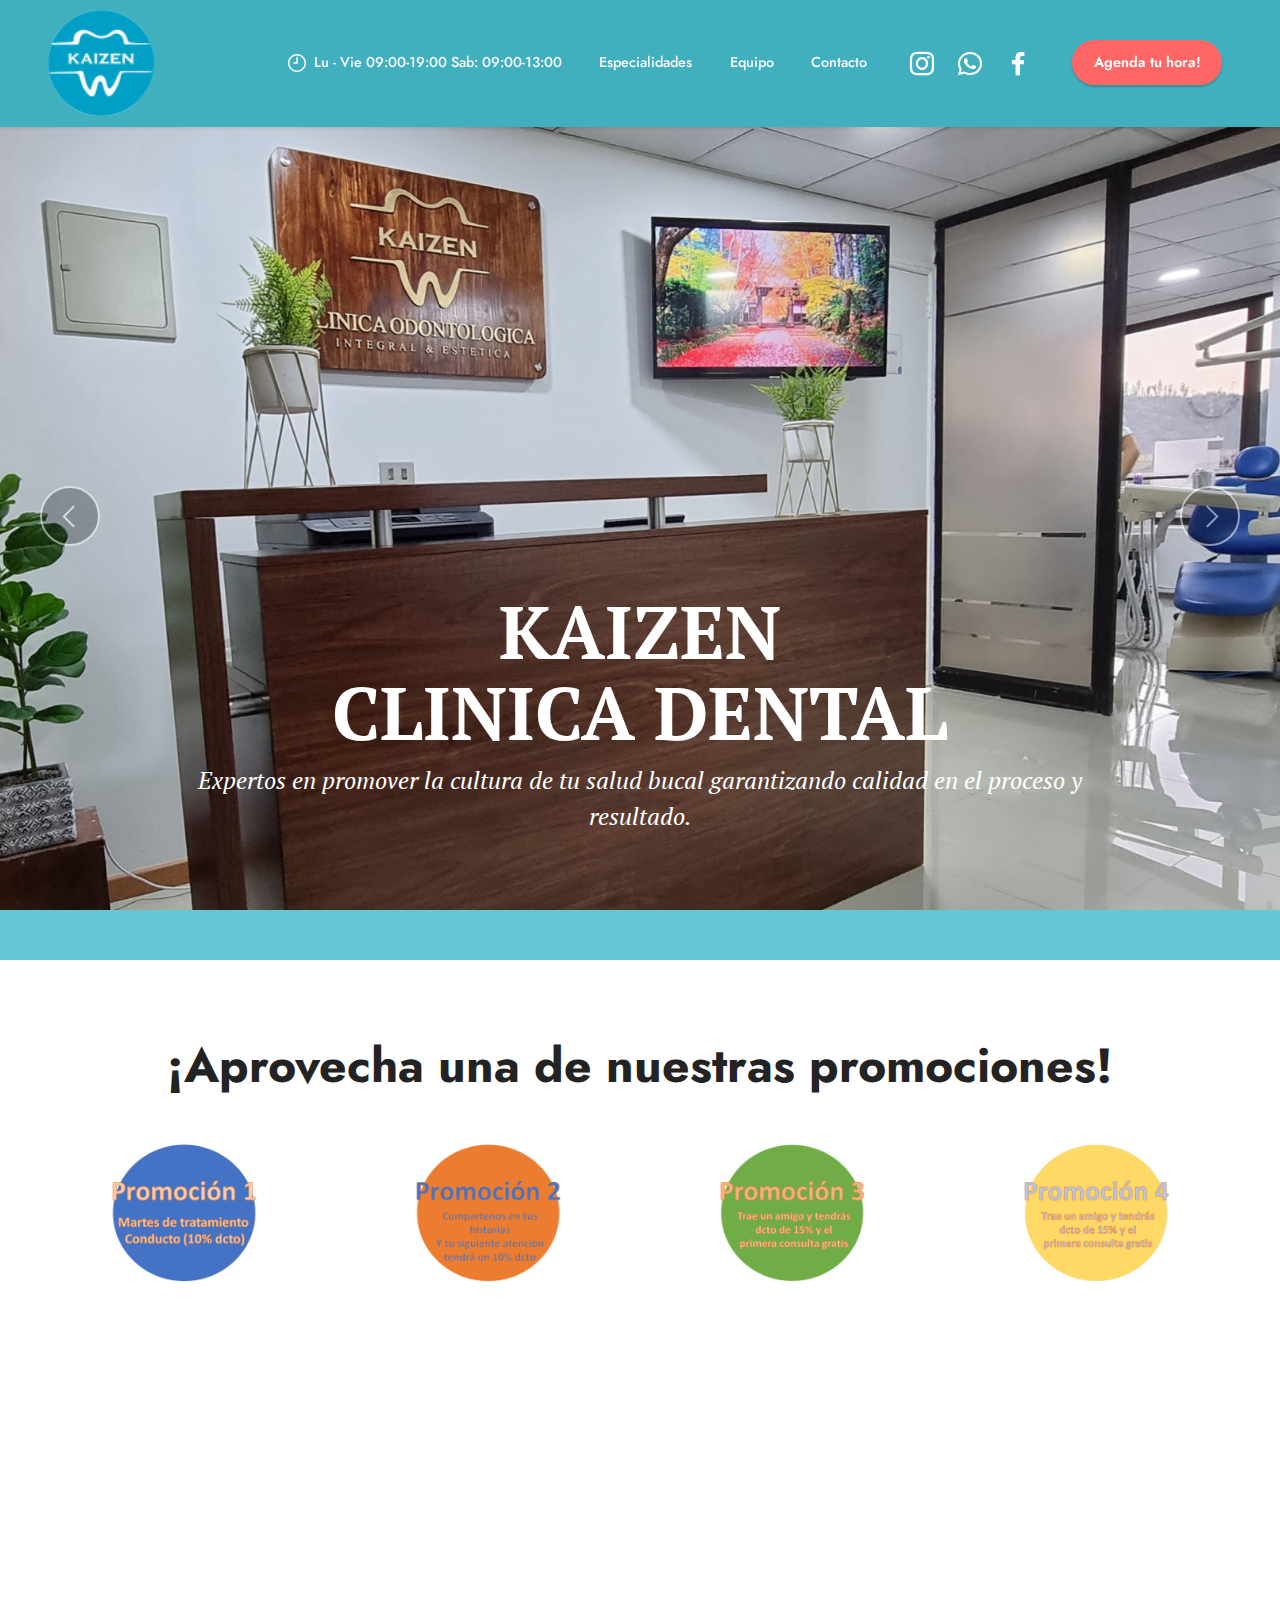
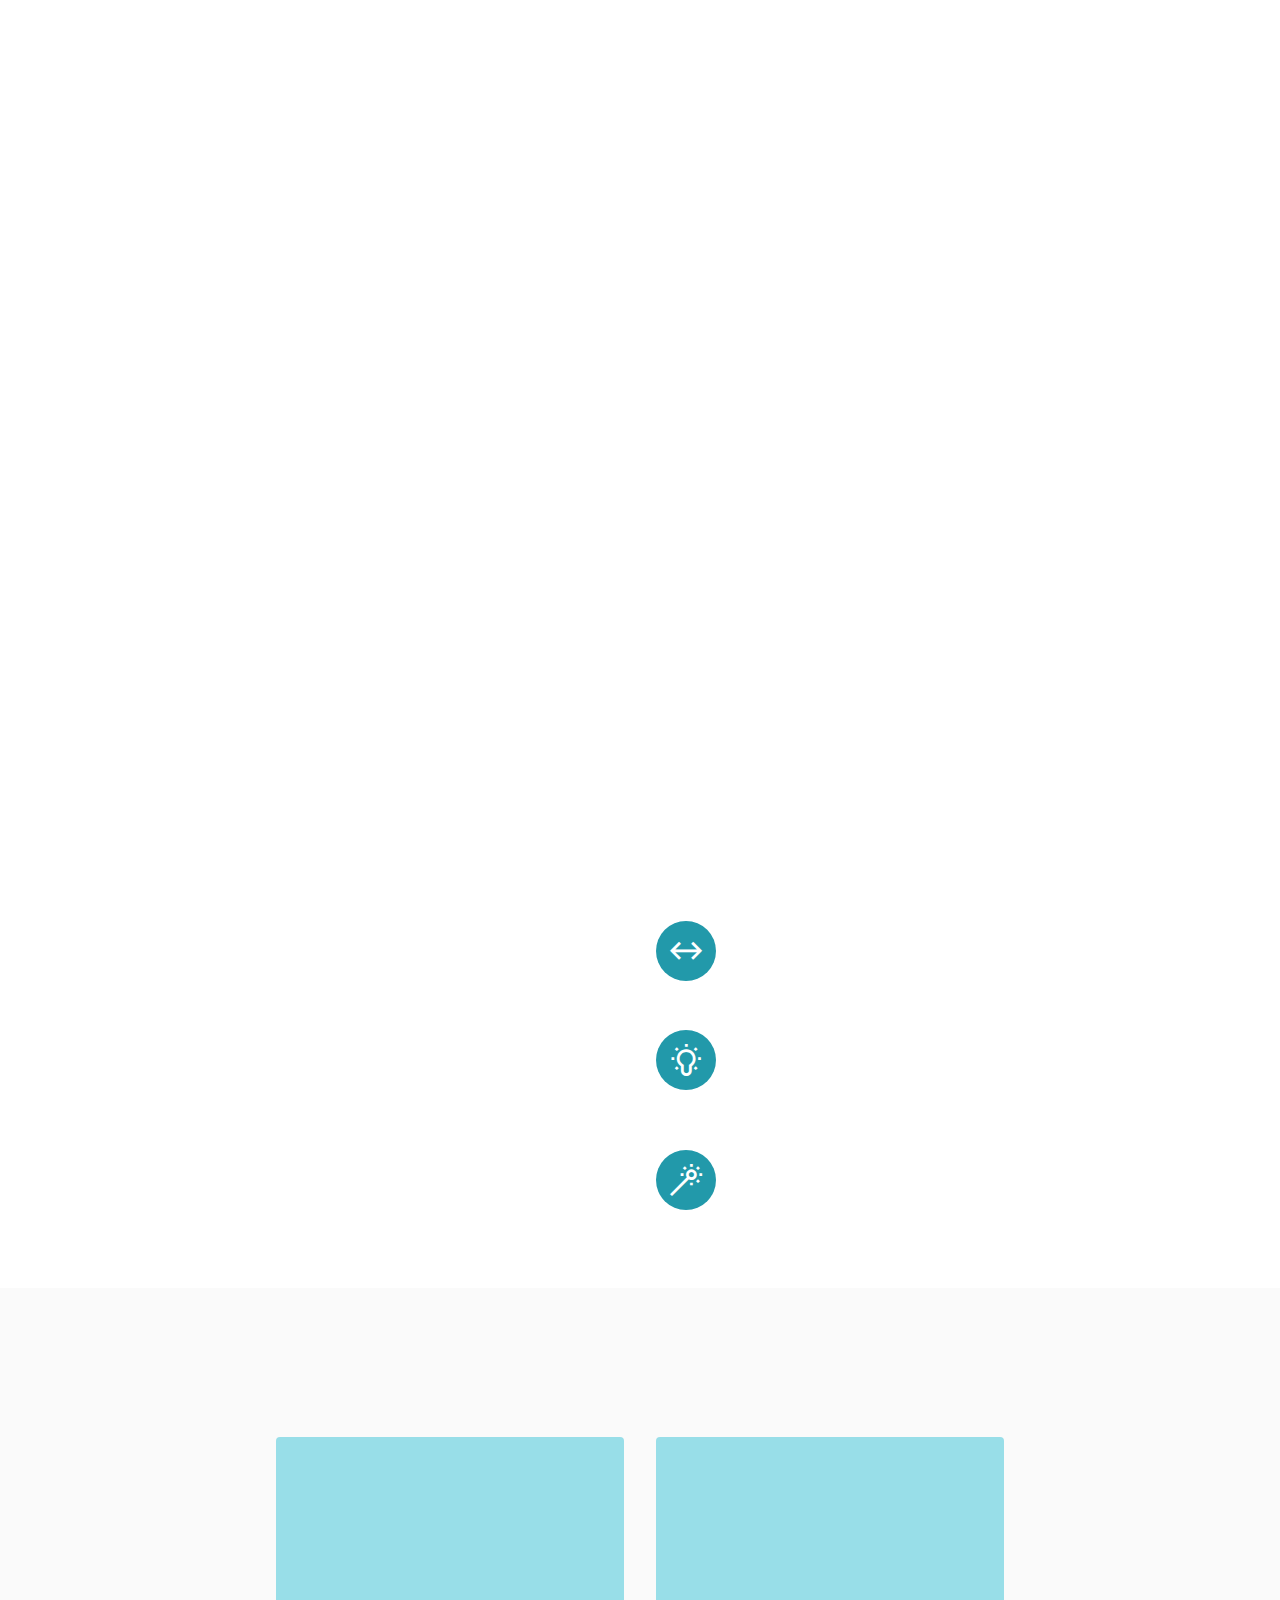
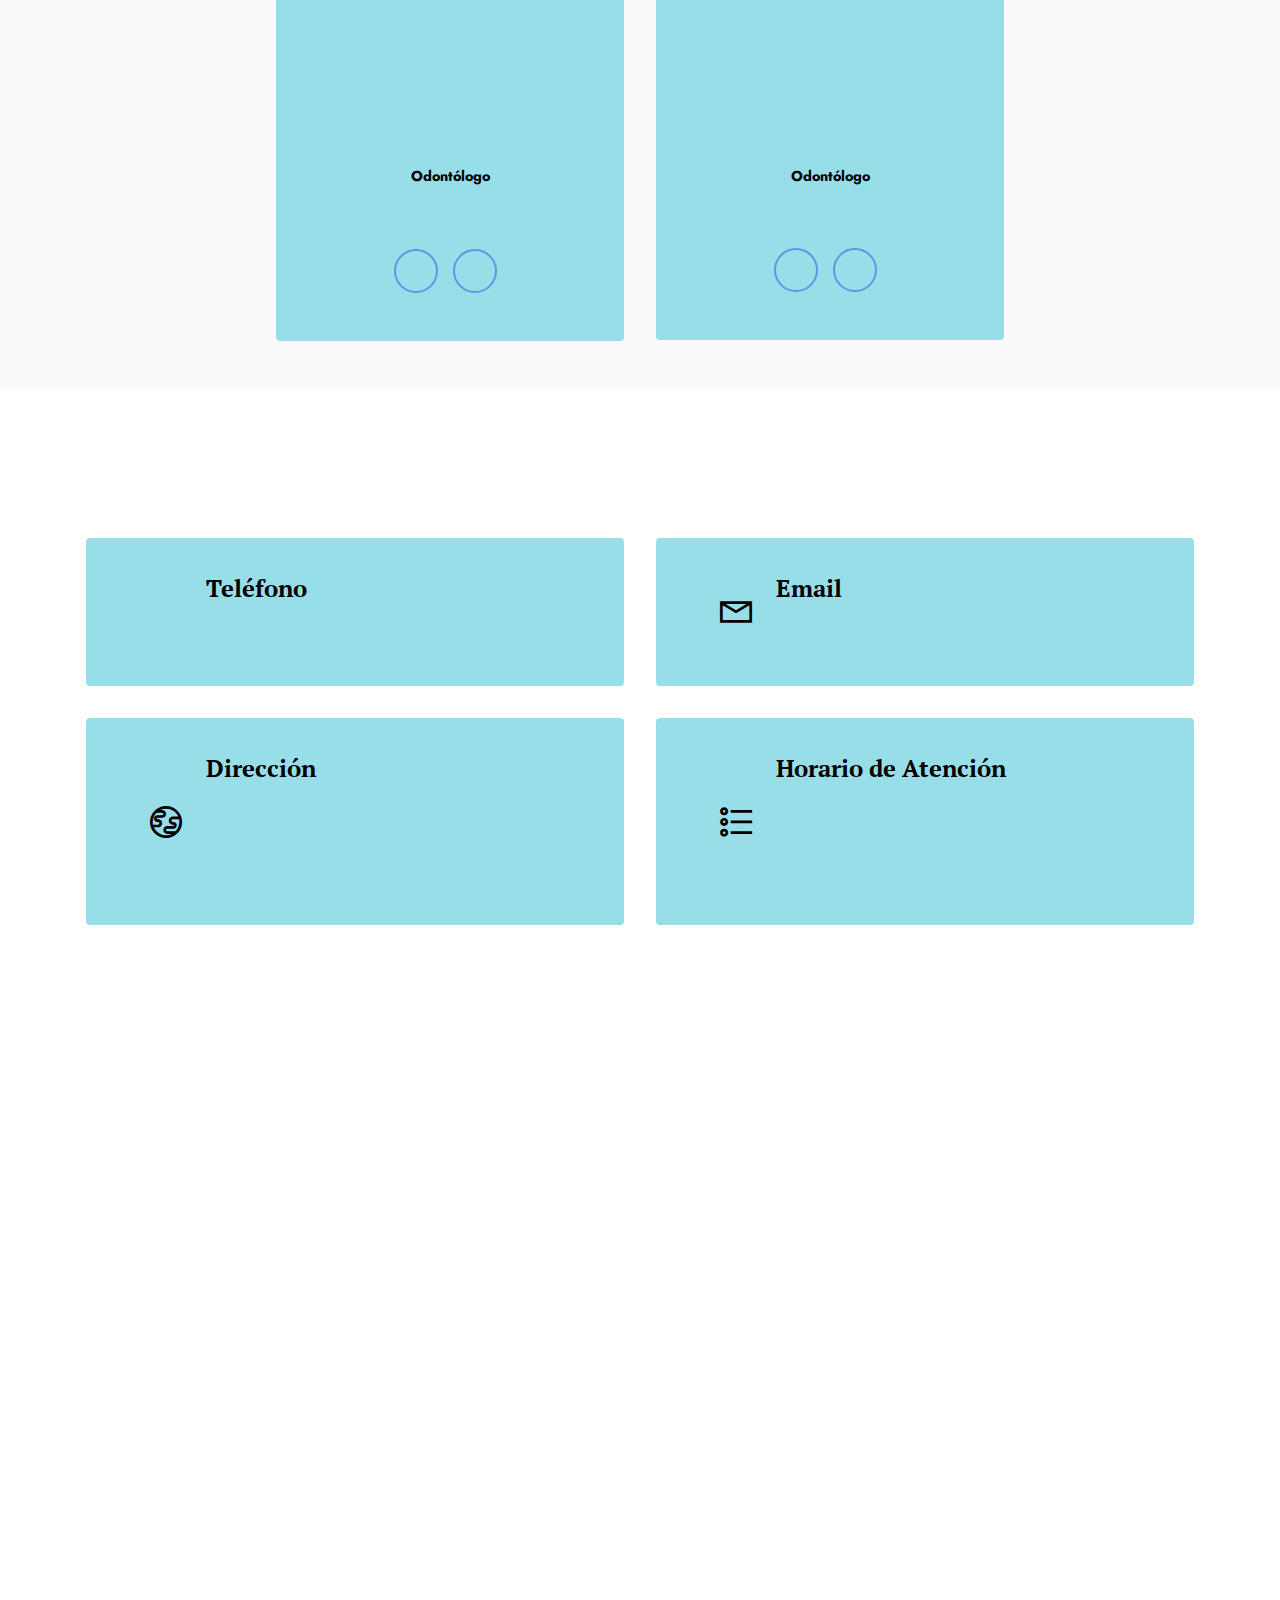
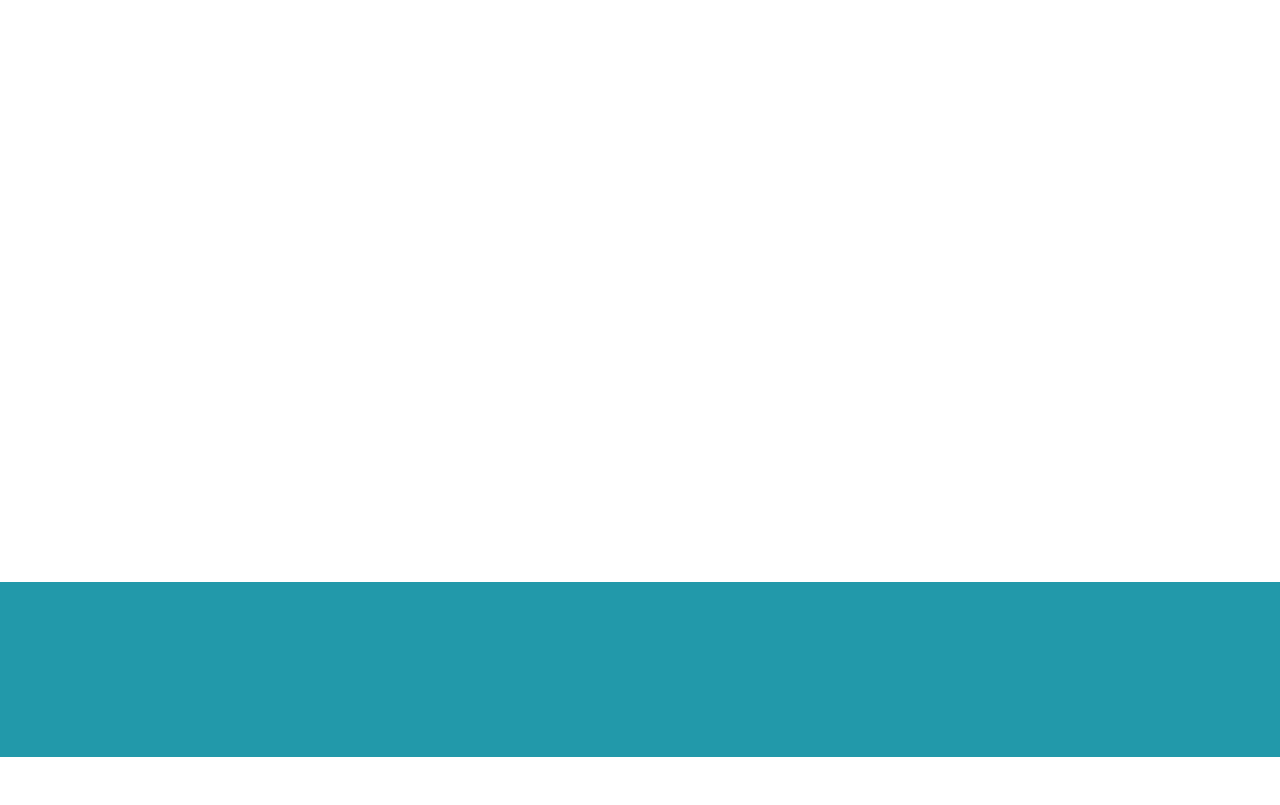
==== commit 9e6ffedf: "fullscreen" ====
--- a/index.html
+++ b/index.html
@@ -74,7 +74,7 @@
     </nav>
 </section>
 
-<section data-bs-version="5.1" class="slider1 cid-sWUkd320dL" id="slider1-q">
+<section data-bs-version="5.1" class="slider1 cid-sWUkd320dL mbr-fullscreen" id="slider1-q">
     
     <div class="carousel slide carousel-fade" id="t4N15XuIka" data-ride="carousel" data-bs-ride="carousel" data-interval="3000" data-bs-interval="3000">
         <ol class="carousel-indicators">
@@ -101,8 +101,12 @@
                     <img class="d-block w-100" src="assets/images/20220212-142816-5-1900x1126.jpg" data-slide-to="1" data-bs-slide-to="1">
                     
                     <div class="carousel-caption">
-                        <h5 class="mbr-section-subtitle mbr-fonts-style display-2"><strong>Nueva Providencia 1881 oficina 1907, Santiago, RM.
-</strong><div><strong>Salida metro Pedro de Valdivia.</strong></div></h5>
+                        <h5 class="mbr-section-subtitle mbr-fonts-style display-2">
+                            <strong>Nueva Providencia 1881 oficina 1907, Santiago, RM.</strong>
+                            <div>
+                                <strong>Salida metro Pedro de Valdivia.</strong>
+                            </div>
+                        </h5>
                         <p class="mbr-section-text mbr-fonts-style display-7"></p>
                     </div>
                 </div>
@@ -450,7 +454,7 @@
                     <div class="text-wrapper">
                         <h6 class="card-title mbr-fonts-style mb-1 display-5">
                             <strong>Teléfono</strong></h6>
-                        <p class="mbr-text mbr-fonts-style display-7"><a href="https://wa.me/56920465674" class="text-black">+569 94382322</a></p>
+                        <p class="mbr-text mbr-fonts-style display-7"><a href="https://wa.me/56920465674" class="text-black">+569 20465674</a></p>
                     </div>
                 </div>
             </div>
@@ -572,7 +576,7 @@
                             <span class="mbr-iconfont mbr-iconfont-social socicon-instagram socicon"></span>
                         </a>
                     </div><div class="soc-item">
-                        <a href="https://wa.me/56994382322">
+                        <a href="https://wa.me/56920465674">
                             <span class="mbr-iconfont mbr-iconfont-social socicon-whatsapp socicon"></span>
                         </a>
                     </div><div class="soc-item">
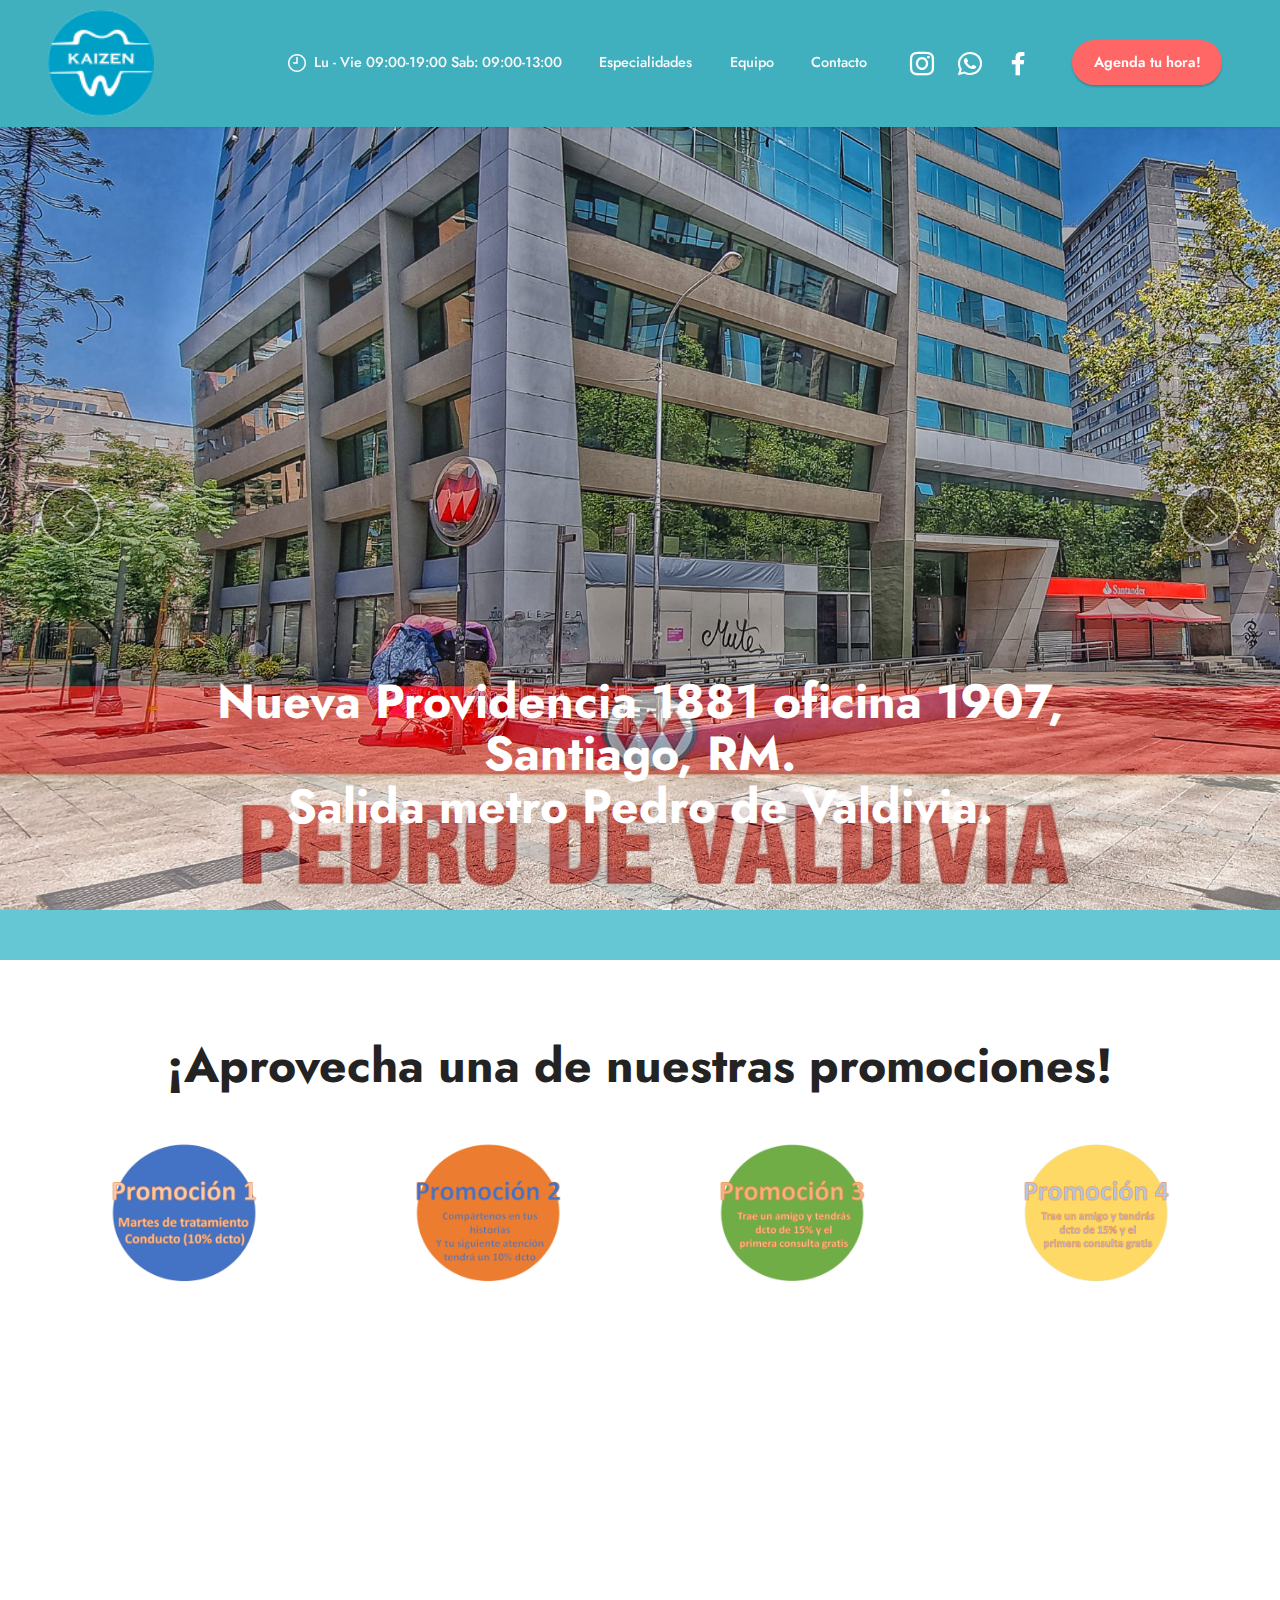
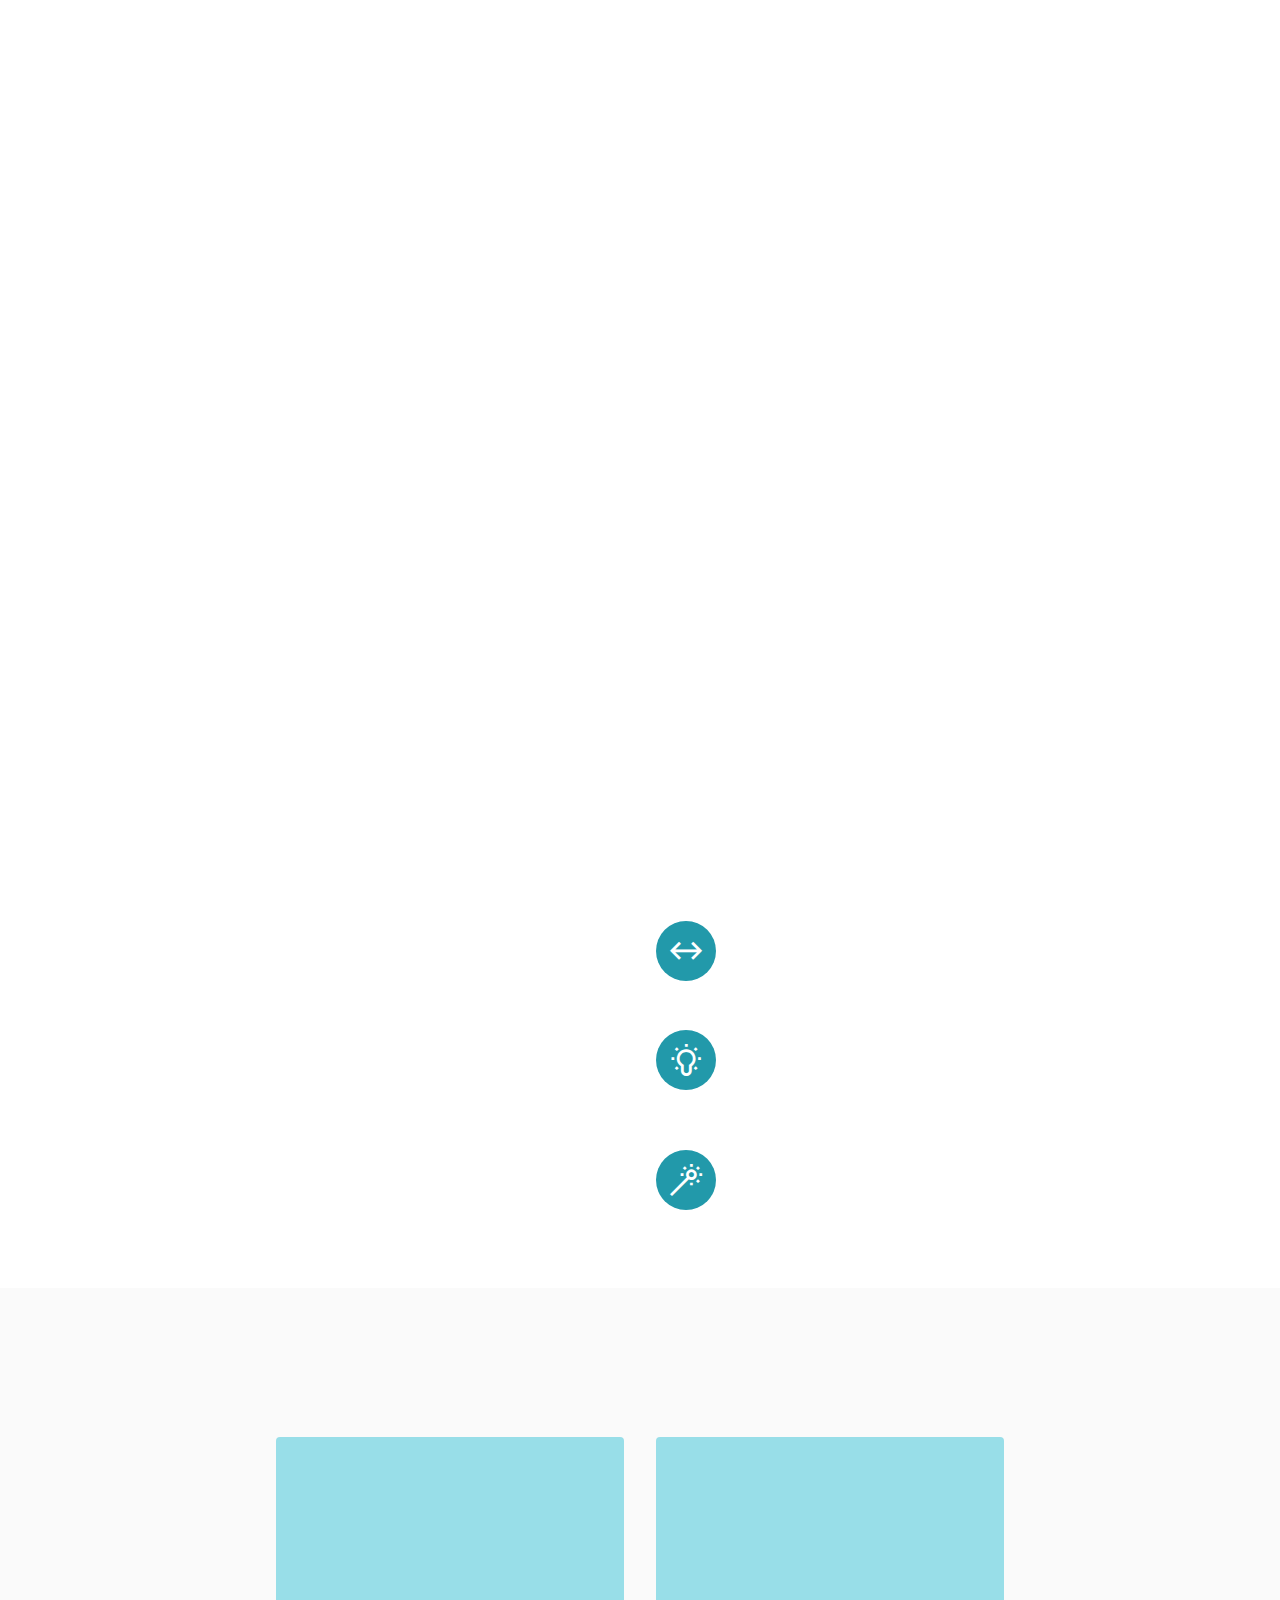
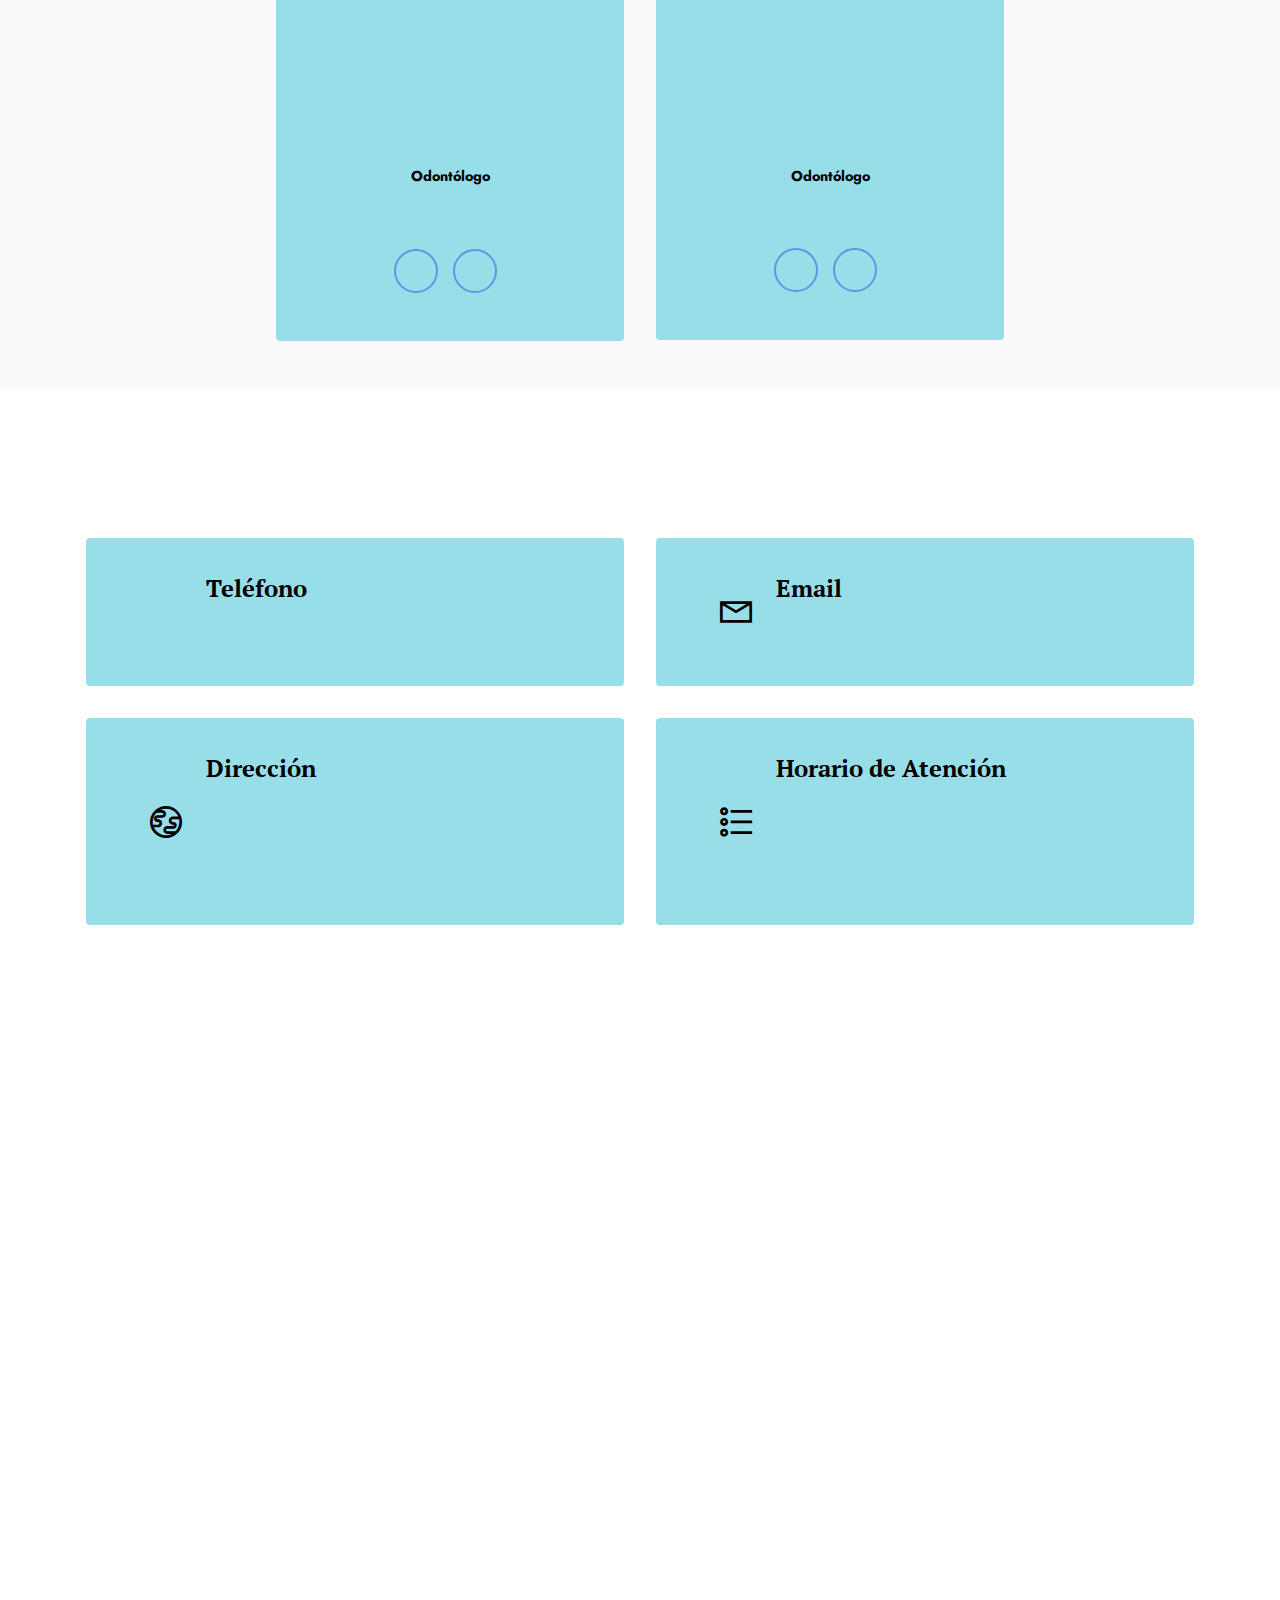
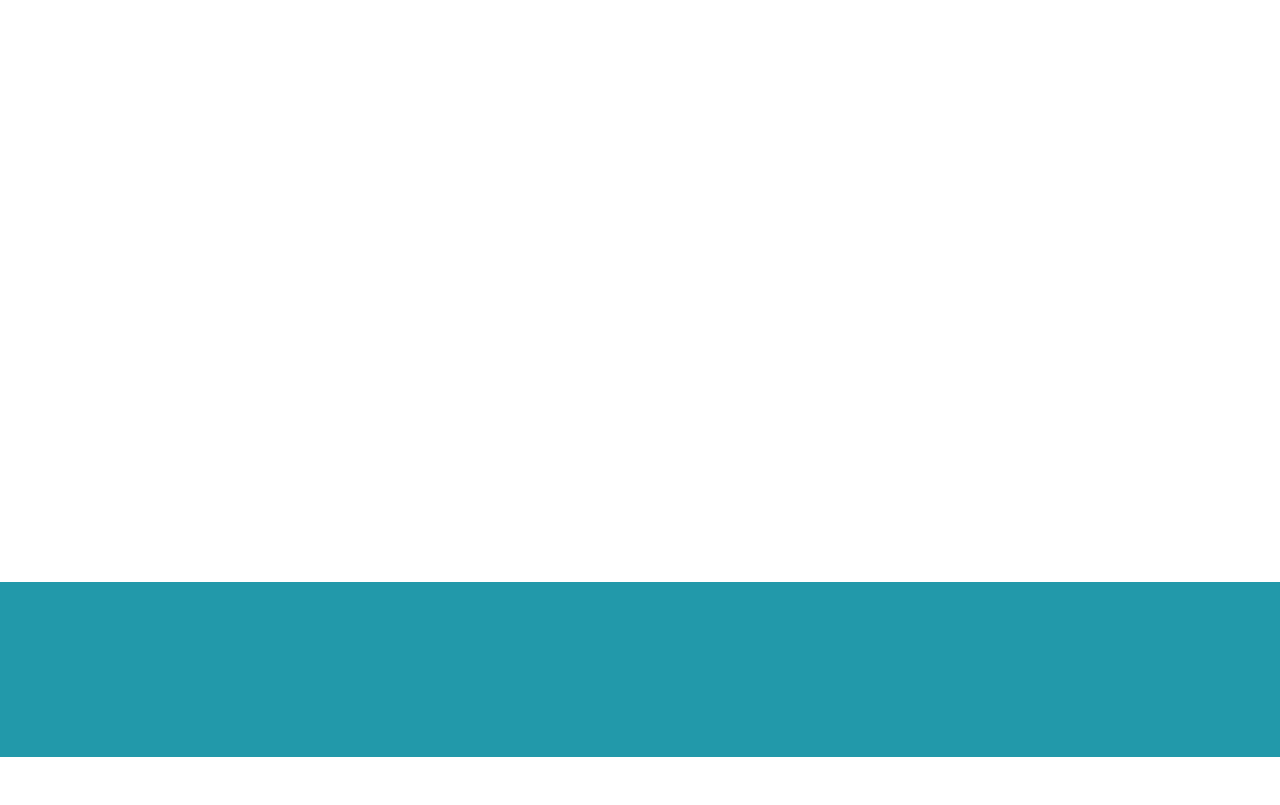
==== commit c595f05e: "Cambio header" ====
--- a/index.html
+++ b/index.html
@@ -76,48 +76,44 @@
 
 <section data-bs-version="5.1" class="slider1 cid-sWUkd320dL mbr-fullscreen" id="slider1-q">
     
-    <div class="carousel slide carousel-fade" id="t4N15XuIka" data-ride="carousel" data-bs-ride="carousel" data-interval="3000" data-bs-interval="3000">
+    <div class="carousel slide carousel-fade" id="t4SvssEVEi" data-ride="carousel" data-bs-ride="carousel" data-interval="3000" data-bs-interval="3000">
         <ol class="carousel-indicators">
-            <li data-slide-to="0" data-bs-slide-to="0" class="active" data-target="#t4N15XuIka" data-bs-target="#t4N15XuIka"></li>
-            <li data-slide-to="1" data-bs-slide-to="1" data-target="#t4N15XuIka" data-bs-target="#t4N15XuIka"></li>
+            <li data-slide-to="0" data-bs-slide-to="0" class="animate__animated animate__delay-1s animate__fadeInUp" data-target="#t4SvssEVEi" data-bs-target="#t4SvssEVEi"></li>
+            <li data-slide-to="1" data-bs-slide-to="1" data-target="#t4SvssEVEi" data-bs-target="#t4SvssEVEi" class="animate__animated animate__delay-1s animate__fadeInUp active" aria-current="true"></li>
             
         </ol>
         <div class="carousel-inner">
-            <div class="carousel-item slider-image item active">
+            <div class="carousel-item slider-image item">
                 <div class="item-wrapper">
-                    <img class="d-block w-100" src="assets/images/oficina-kaizen-1900x1008.jpg" data-slide-to="0" data-bs-slide-to="0">
+                    <img class="d-block w-100 animate__animated animate__delay-1s animate__fadeInUp" src="assets/images/oficina-kaizen-1900x1008.jpg" data-slide-to="0" data-bs-slide-to="0">
                     
                     <div class="carousel-caption">
-                        <h5 class="mbr-section-subtitle mbr-fonts-style display-1">
+                        <h5 class="mbr-section-subtitle mbr-fonts-style display-1 animate__animated animate__delay-1s animate__fadeInUp">
                             <strong>KAIZEN
 </strong>
                         <div><strong>CLINICA DENTAL</strong></div></h5>
-                        <p class="mbr-section-text mbr-fonts-style display-5"><em>Expertos en promover la cultura de tu salud bucal garantizando calidad en el proceso y resultado. </em></p>
-                    </div>
-                </div>
-            </div>
-            <div class="carousel-item slider-image item">
+                        <p class="mbr-section-text mbr-fonts-style display-5 animate__animated animate__delay-1s animate__fadeInUp"><em>Expertos en promover la cultura de tu salud bucal garantizando calidad en el proceso y resultado. </em></p>
+                    </div>
+                </div>
+            </div>
+            <div class="carousel-item slider-image item active">
                 <div class="item-wrapper">
-                    <img class="d-block w-100" src="assets/images/20220212-142816-5-1900x1126.jpg" data-slide-to="1" data-bs-slide-to="1">
+                    <img class="d-block w-100 animate__animated animate__delay-1s animate__fadeInUp" src="assets/images/20220212-142816-5-1900x1126.jpg" data-slide-to="1" data-bs-slide-to="1">
                     
                     <div class="carousel-caption">
-                        <h5 class="mbr-section-subtitle mbr-fonts-style display-2">
-                            <strong>Nueva Providencia 1881 oficina 1907, Santiago, RM.</strong>
-                            <div>
-                                <strong>Salida metro Pedro de Valdivia.</strong>
-                            </div>
-                        </h5>
-                        <p class="mbr-section-text mbr-fonts-style display-7"></p>
-                    </div>
-                </div>
-            </div>
-            
-        </div>
-        <a class="carousel-control carousel-control-prev" role="button" data-slide="prev" data-bs-slide="prev" href="#t4N15XuIka">
+                        <h5 class="mbr-section-subtitle mbr-fonts-style display-2 animate__animated animate__delay-1s animate__fadeInUp"><strong>Nueva Providencia 1881 oficina 1907, Santiago, RM.
+</strong><div><strong>Salida metro Pedro de Valdivia.</strong></div></h5>
+                        <p class="mbr-section-text mbr-fonts-style display-7 animate__animated animate__delay-1s animate__fadeInUp"></p>
+                    </div>
+                </div>
+            </div>
+            
+        </div>
+        <a class="carousel-control carousel-control-prev animate__animated animate__delay-1s animate__fadeInUp" role="button" data-slide="prev" data-bs-slide="prev" href="#t4SvssEVEi">
             <span class="mobi-mbri mobi-mbri-arrow-prev" aria-hidden="true"></span>
             <span class="sr-only visually-hidden">Previous</span>
         </a>
-        <a class="carousel-control carousel-control-next" role="button" data-slide="next" data-bs-slide="next" href="#t4N15XuIka">
+        <a class="carousel-control carousel-control-next animate__animated animate__delay-1s animate__fadeInUp" role="button" data-slide="next" data-bs-slide="next" href="#t4SvssEVEi">
             <span class="mobi-mbri mobi-mbri-arrow-next" aria-hidden="true"></span>
             <span class="sr-only visually-hidden">Next</span>
         </a>
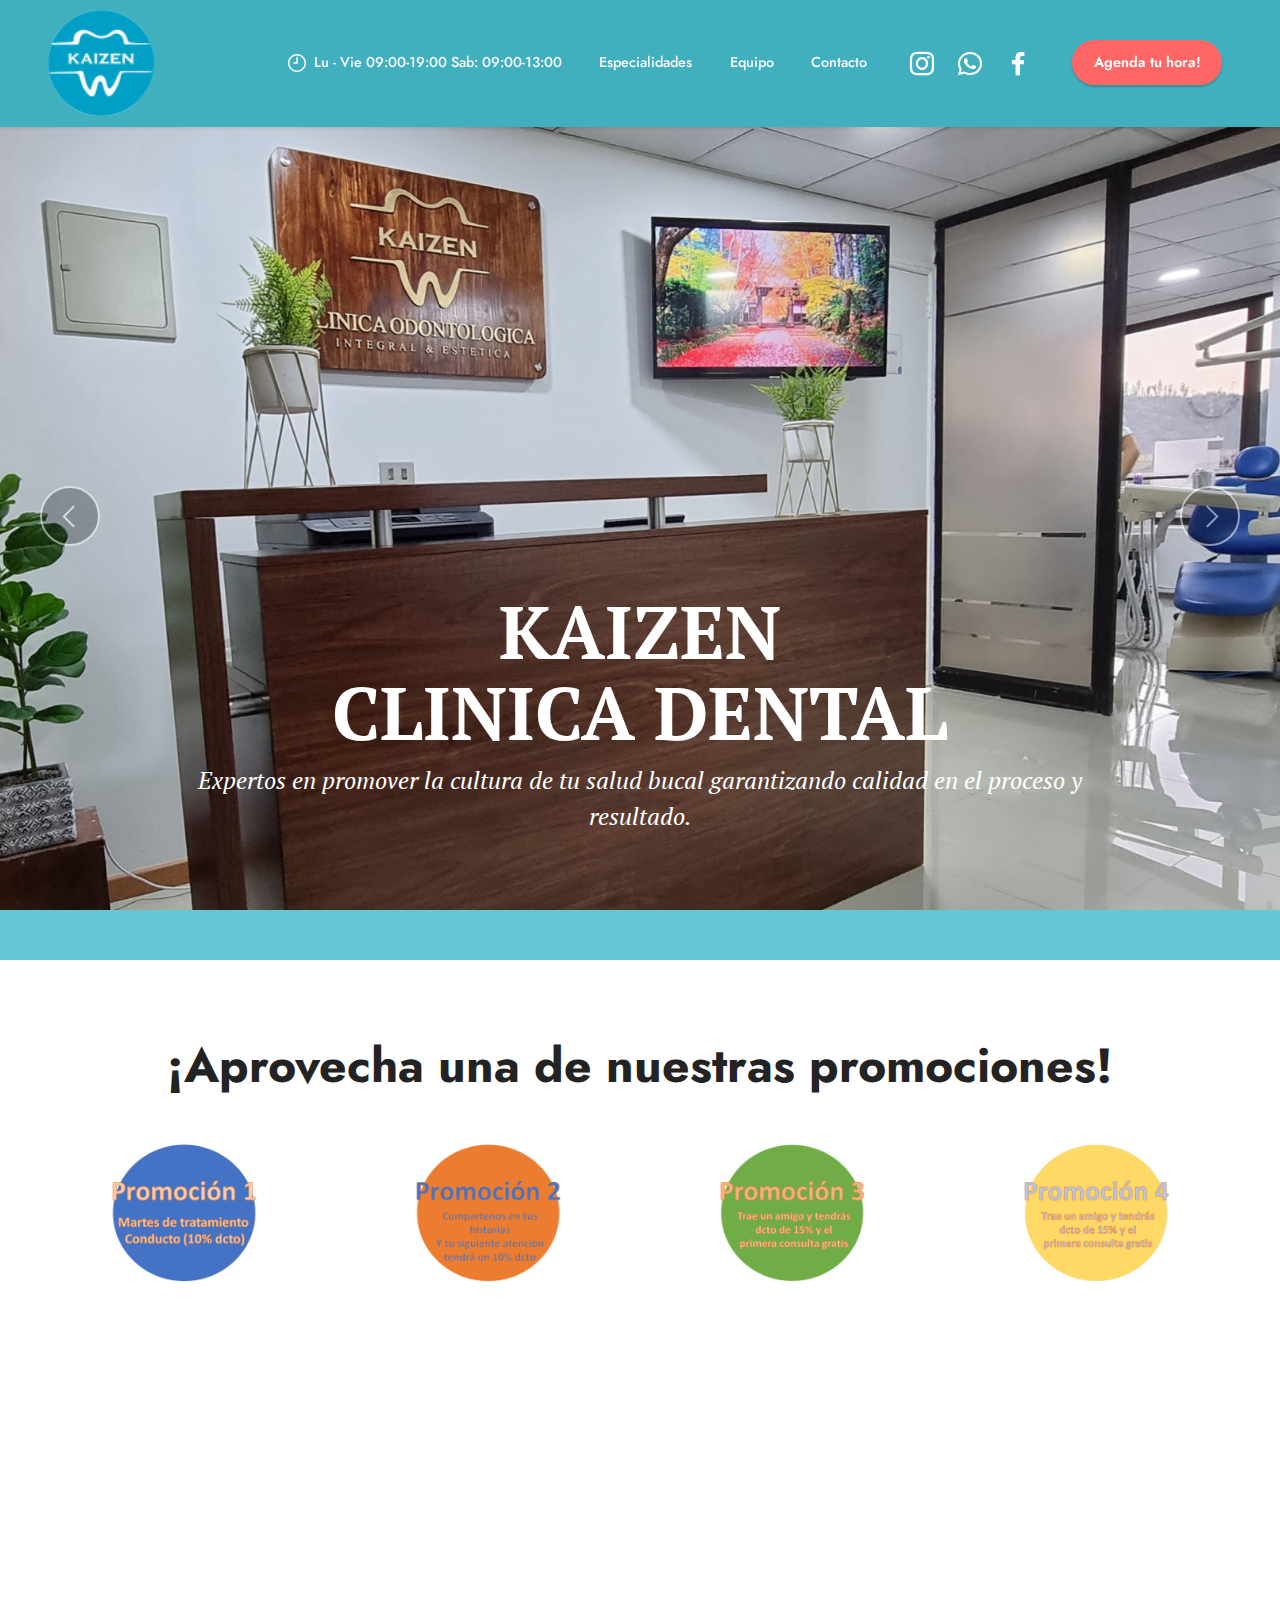
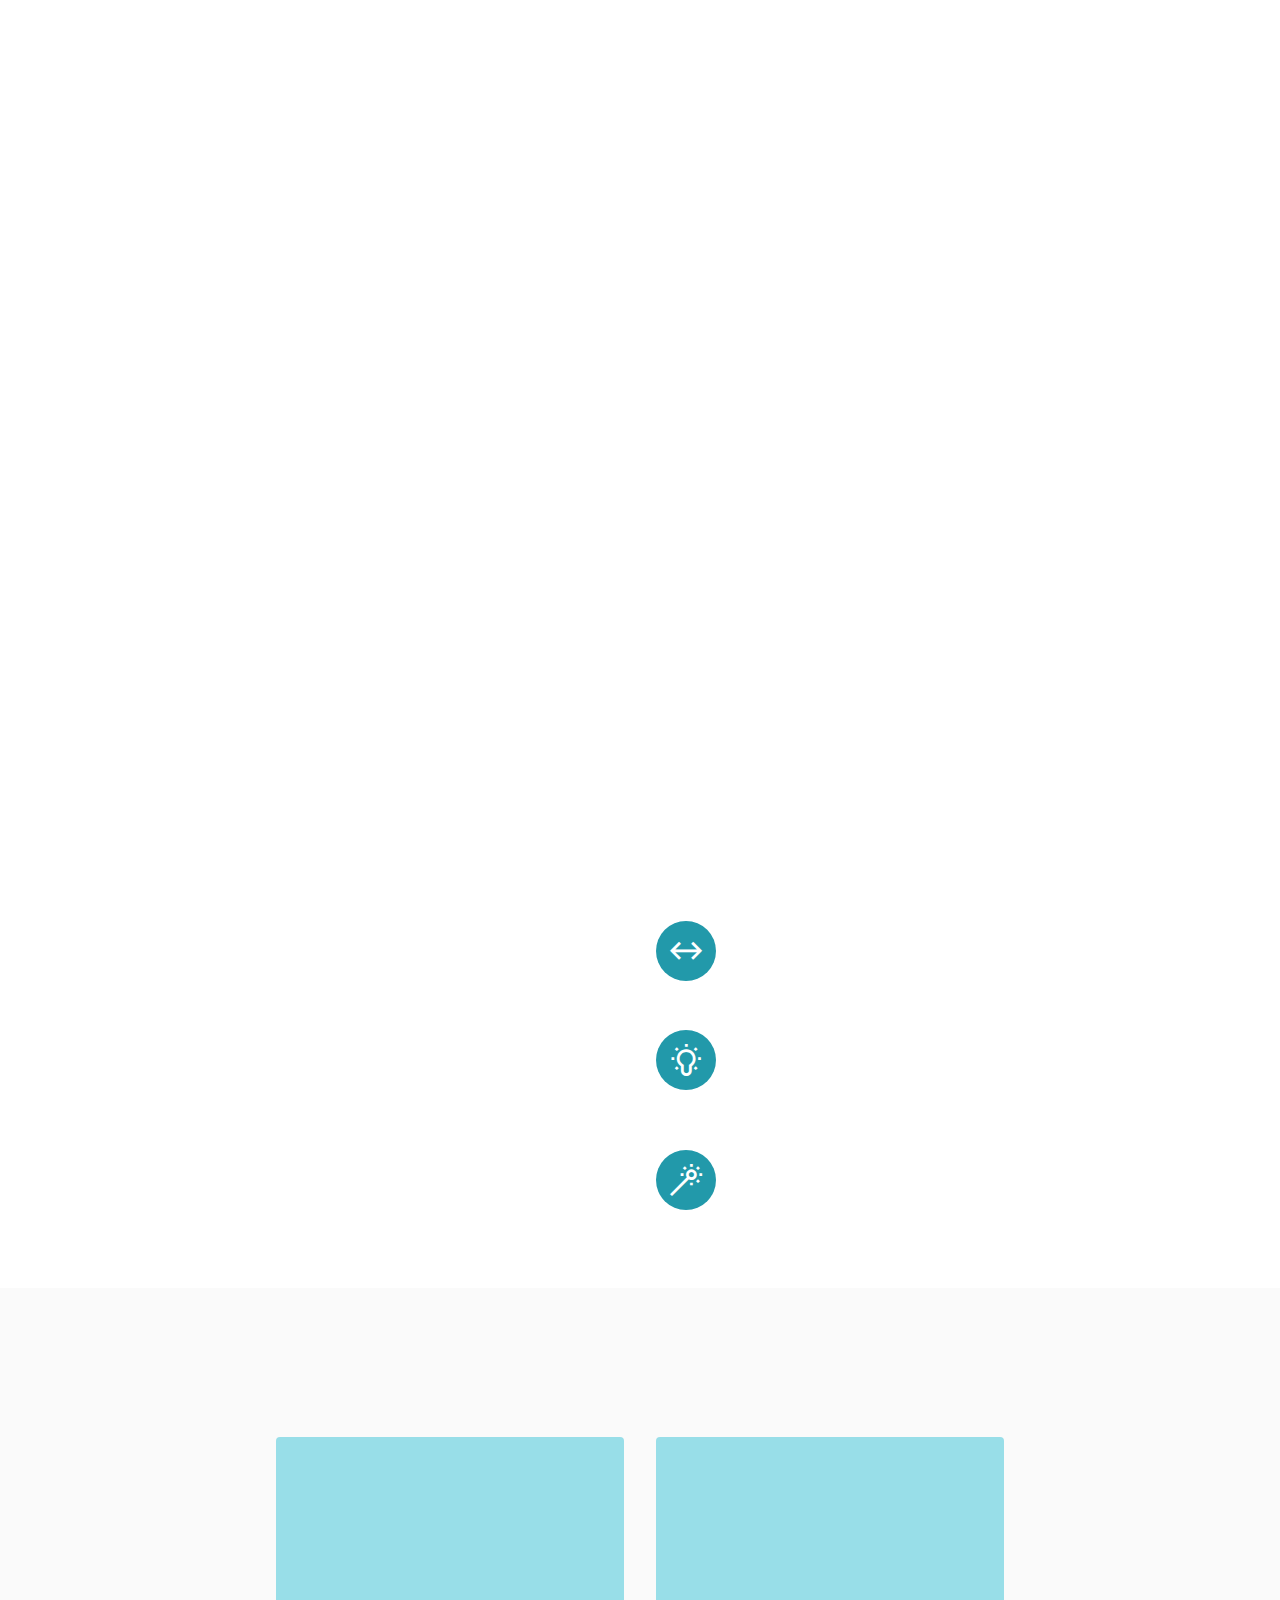
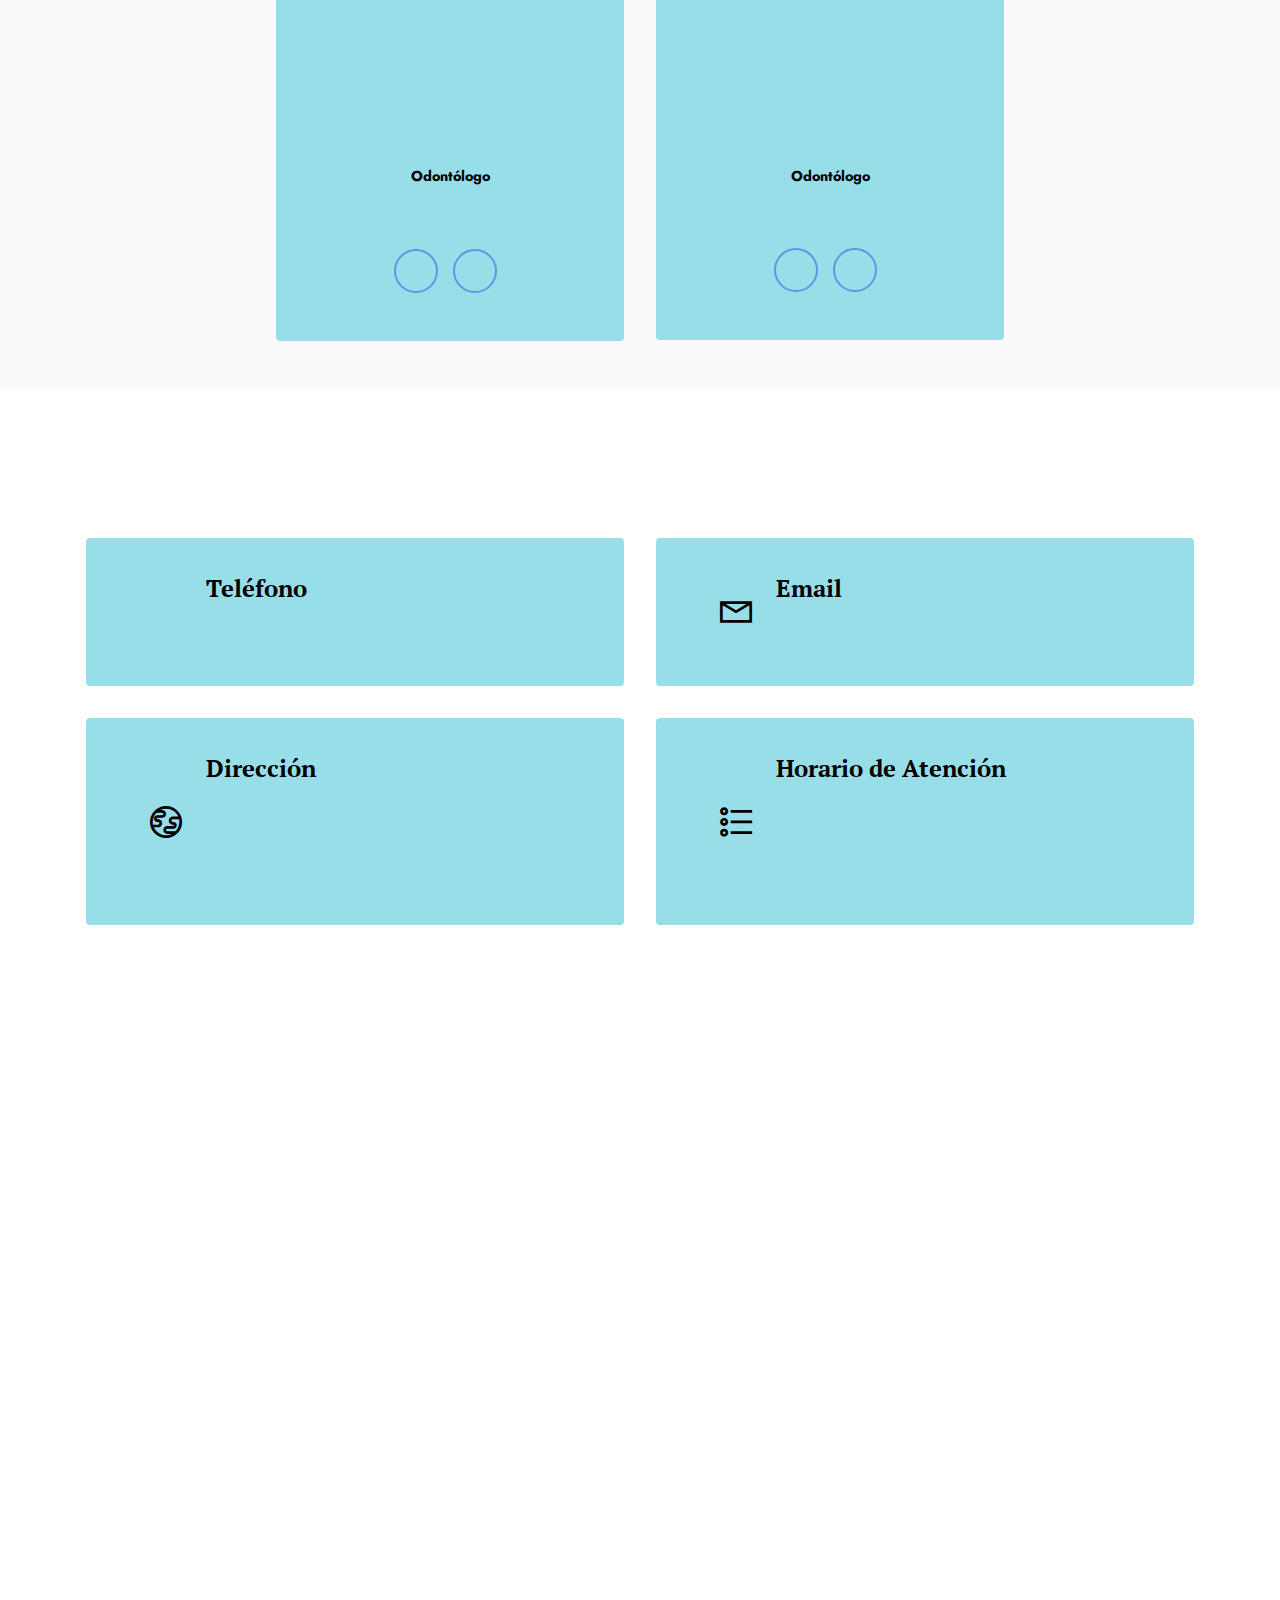
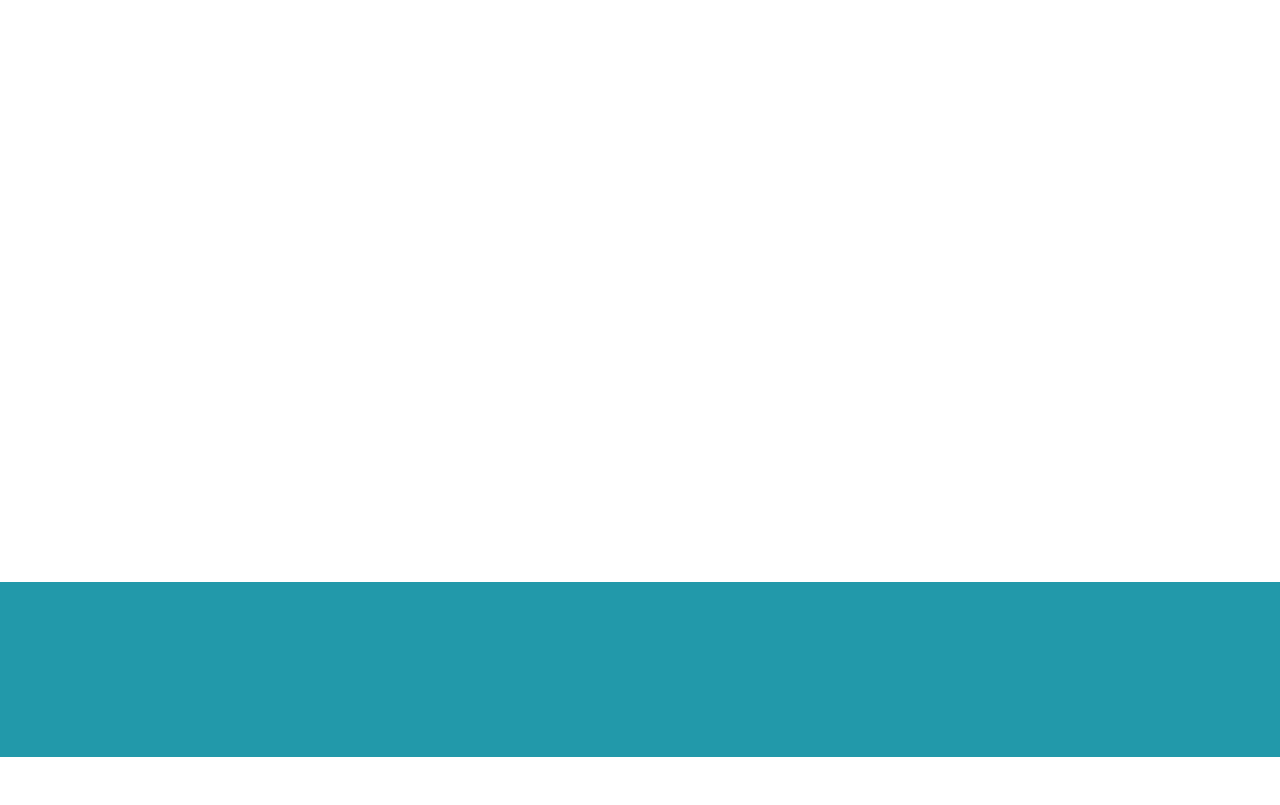
==== commit d6f2ac5a: "update index.html" ====
--- a/index.html
+++ b/index.html
@@ -76,44 +76,44 @@
 
 <section data-bs-version="5.1" class="slider1 cid-sWUkd320dL mbr-fullscreen" id="slider1-q">
     
-    <div class="carousel slide carousel-fade" id="t4SvssEVEi" data-ride="carousel" data-bs-ride="carousel" data-interval="3000" data-bs-interval="3000">
+    <div class="carousel slide carousel-fade" id="t4SFD9VyGn" data-ride="carousel" data-bs-ride="carousel" data-interval="3000" data-bs-interval="3000">
         <ol class="carousel-indicators">
-            <li data-slide-to="0" data-bs-slide-to="0" class="animate__animated animate__delay-1s animate__fadeInUp" data-target="#t4SvssEVEi" data-bs-target="#t4SvssEVEi"></li>
-            <li data-slide-to="1" data-bs-slide-to="1" data-target="#t4SvssEVEi" data-bs-target="#t4SvssEVEi" class="animate__animated animate__delay-1s animate__fadeInUp active" aria-current="true"></li>
+            <li data-slide-to="0" data-bs-slide-to="0" class="active" data-target="#t4SFD9VyGn" data-bs-target="#t4SFD9VyGn"></li>
+            <li data-slide-to="1" data-bs-slide-to="1" data-target="#t4SFD9VyGn" data-bs-target="#t4SFD9VyGn"></li>
             
         </ol>
         <div class="carousel-inner">
-            <div class="carousel-item slider-image item">
+            <div class="carousel-item slider-image item active">
                 <div class="item-wrapper">
-                    <img class="d-block w-100 animate__animated animate__delay-1s animate__fadeInUp" src="assets/images/oficina-kaizen-1900x1008.jpg" data-slide-to="0" data-bs-slide-to="0">
+                    <img class="d-block w-100" src="assets/images/oficina-kaizen-1900x1008.jpg" data-slide-to="0" data-bs-slide-to="0">
                     
                     <div class="carousel-caption">
-                        <h5 class="mbr-section-subtitle mbr-fonts-style display-1 animate__animated animate__delay-1s animate__fadeInUp">
+                        <h5 class="mbr-section-subtitle mbr-fonts-style display-1">
                             <strong>KAIZEN
 </strong>
                         <div><strong>CLINICA DENTAL</strong></div></h5>
-                        <p class="mbr-section-text mbr-fonts-style display-5 animate__animated animate__delay-1s animate__fadeInUp"><em>Expertos en promover la cultura de tu salud bucal garantizando calidad en el proceso y resultado. </em></p>
-                    </div>
-                </div>
-            </div>
-            <div class="carousel-item slider-image item active">
+                        <p class="mbr-section-text mbr-fonts-style display-5"><em>Expertos en promover la cultura de tu salud bucal garantizando calidad en el proceso y resultado. </em></p>
+                    </div>
+                </div>
+            </div>
+            <div class="carousel-item slider-image item">
                 <div class="item-wrapper">
-                    <img class="d-block w-100 animate__animated animate__delay-1s animate__fadeInUp" src="assets/images/20220212-142816-5-1900x1126.jpg" data-slide-to="1" data-bs-slide-to="1">
+                    <img class="d-block w-100" src="assets/images/20220212-142816-5-1900x1126.jpg" data-slide-to="1" data-bs-slide-to="1">
                     
                     <div class="carousel-caption">
-                        <h5 class="mbr-section-subtitle mbr-fonts-style display-2 animate__animated animate__delay-1s animate__fadeInUp"><strong>Nueva Providencia 1881 oficina 1907, Santiago, RM.
+                        <h5 class="mbr-section-subtitle mbr-fonts-style display-2"><strong>Nueva Providencia 1881 oficina 1907, Santiago, RM.
 </strong><div><strong>Salida metro Pedro de Valdivia.</strong></div></h5>
-                        <p class="mbr-section-text mbr-fonts-style display-7 animate__animated animate__delay-1s animate__fadeInUp"></p>
-                    </div>
-                </div>
-            </div>
-            
-        </div>
-        <a class="carousel-control carousel-control-prev animate__animated animate__delay-1s animate__fadeInUp" role="button" data-slide="prev" data-bs-slide="prev" href="#t4SvssEVEi">
+                        <p class="mbr-section-text mbr-fonts-style display-7"></p>
+                    </div>
+                </div>
+            </div>
+            
+        </div>
+        <a class="carousel-control carousel-control-prev" role="button" data-slide="prev" data-bs-slide="prev" href="#t4SFD9VyGn">
             <span class="mobi-mbri mobi-mbri-arrow-prev" aria-hidden="true"></span>
             <span class="sr-only visually-hidden">Previous</span>
         </a>
-        <a class="carousel-control carousel-control-next animate__animated animate__delay-1s animate__fadeInUp" role="button" data-slide="next" data-bs-slide="next" href="#t4SvssEVEi">
+        <a class="carousel-control carousel-control-next" role="button" data-slide="next" data-bs-slide="next" href="#t4SFD9VyGn">
             <span class="mobi-mbri mobi-mbri-arrow-next" aria-hidden="true"></span>
             <span class="sr-only visually-hidden">Next</span>
         </a>
@@ -132,32 +132,32 @@
         </div>
         <div class="row mbr-gallery mt-4">
             <div class="col-12 col-md-6 col-lg-3 item gallery-image active">
-                <div class="item-wrapper" data-toggle="modal" data-bs-toggle="modal" data-target="#t4N15XMqJG-modal" data-bs-target="#t4N15XMqJG-modal">
-                    <img class="w-100" src="assets/images/diapositiva1-694x390.png" alt="" data-slide-to="0" data-bs-slide-to="0" data-target="#lb-t4N15XMqJG" data-bs-target="#lb-t4N15XMqJG">
+                <div class="item-wrapper" data-toggle="modal" data-bs-toggle="modal" data-target="#t4SFDakvwu-modal" data-bs-target="#t4SFDakvwu-modal">
+                    <img class="w-100" src="assets/images/diapositiva1-694x390.png" alt="" data-slide-to="0" data-bs-slide-to="0" data-target="#lb-t4SFDakvwu" data-bs-target="#lb-t4SFDakvwu">
                     <div class="icon-wrapper">
                         <span class="mobi-mbri mobi-mbri-search mbr-iconfont mbr-iconfont-btn"></span>
                     </div>
                 </div>
                 
             </div><div class="col-12 col-md-6 col-lg-3 item gallery-image">
-                <div class="item-wrapper" data-toggle="modal" data-bs-toggle="modal" data-target="#t4N15XMqJG-modal" data-bs-target="#t4N15XMqJG-modal">
-                    <img class="w-100" src="assets/images/diapositiva2-694x390.png" alt="" data-slide-to="1" data-bs-slide-to="1" data-target="#lb-t4N15XMqJG" data-bs-target="#lb-t4N15XMqJG">
+                <div class="item-wrapper" data-toggle="modal" data-bs-toggle="modal" data-target="#t4SFDakvwu-modal" data-bs-target="#t4SFDakvwu-modal">
+                    <img class="w-100" src="assets/images/diapositiva2-694x390.png" alt="" data-slide-to="1" data-bs-slide-to="1" data-target="#lb-t4SFDakvwu" data-bs-target="#lb-t4SFDakvwu">
                     <div class="icon-wrapper">
                         <span class="mobi-mbri mobi-mbri-search mbr-iconfont mbr-iconfont-btn"></span>
                     </div>
                 </div>
                 
             </div><div class="col-12 col-md-6 col-lg-3 item gallery-image">
-                <div class="item-wrapper" data-toggle="modal" data-bs-toggle="modal" data-target="#t4N15XMqJG-modal" data-bs-target="#t4N15XMqJG-modal">
-                    <img class="w-100" src="assets/images/diapositiva3-694x390.png" alt="" data-slide-to="2" data-bs-slide-to="2" data-target="#lb-t4N15XMqJG" data-bs-target="#lb-t4N15XMqJG">
+                <div class="item-wrapper" data-toggle="modal" data-bs-toggle="modal" data-target="#t4SFDakvwu-modal" data-bs-target="#t4SFDakvwu-modal">
+                    <img class="w-100" src="assets/images/diapositiva3-694x390.png" alt="" data-slide-to="2" data-bs-slide-to="2" data-target="#lb-t4SFDakvwu" data-bs-target="#lb-t4SFDakvwu">
                     <div class="icon-wrapper">
                         <span class="mobi-mbri mobi-mbri-search mbr-iconfont mbr-iconfont-btn"></span>
                     </div>
                 </div>
                 
             </div><div class="col-12 col-md-6 col-lg-3 item gallery-image">
-                <div class="item-wrapper" data-toggle="modal" data-bs-toggle="modal" data-target="#t4N15XMqJG-modal" data-bs-target="#t4N15XMqJG-modal">
-                    <img class="w-100" src="assets/images/diapositiva4-1-694x390.png" alt="" data-slide-to="3" data-bs-slide-to="3" data-target="#lb-t4N15XMqJG" data-bs-target="#lb-t4N15XMqJG">
+                <div class="item-wrapper" data-toggle="modal" data-bs-toggle="modal" data-target="#t4SFDakvwu-modal" data-bs-target="#t4SFDakvwu-modal">
+                    <img class="w-100" src="assets/images/diapositiva4-1-694x390.png" alt="" data-slide-to="3" data-bs-slide-to="3" data-target="#lb-t4SFDakvwu" data-bs-target="#lb-t4SFDakvwu">
                     <div class="icon-wrapper">
                         <span class="mobi-mbri mobi-mbri-search mbr-iconfont mbr-iconfont-btn"></span>
                     </div>
@@ -169,11 +169,11 @@
             
         </div>
 
-        <div class="modal mbr-slider" tabindex="-1" role="dialog" aria-hidden="true" id="t4N15XMqJG-modal">
+        <div class="modal mbr-slider" tabindex="-1" role="dialog" aria-hidden="true" id="t4SFDakvwu-modal">
             <div class="modal-dialog" role="document">
                 <div class="modal-content">
                     <div class="modal-body">
-                        <div class="carousel slide carousel-fade" id="lb-t4N15XMqJG" data-ride="carousel" data-bs-ride="carousel" data-interval="3000" data-bs-interval="3000">
+                        <div class="carousel slide carousel-fade" id="lb-t4SFDakvwu" data-ride="carousel" data-bs-ride="carousel" data-interval="3000" data-bs-interval="3000">
                             <div class="carousel-inner">
                                 <div class="carousel-item active">
                                     <img class="d-block w-100" src="assets/images/diapositiva1-694x390.png" alt="">
@@ -189,18 +189,18 @@
                                 
                             </div>
                             <ol class="carousel-indicators">
-                                <li data-slide-to="0" data-bs-slide-to="0" class="active" data-target="#lb-t4N15XMqJG" data-bs-target="#lb-t4N15XMqJG"></li>
-                                <li data-slide-to="1" data-bs-slide-to="1" data-target="#lb-t4N15XMqJG" data-bs-target="#lb-t4N15XMqJG"></li>
-                                <li data-slide-to="2" data-bs-slide-to="2" data-target="#lb-t4N15XMqJG" data-bs-target="#lb-t4N15XMqJG"></li>
-                                <li data-slide-to="3" data-bs-slide-to="3" data-target="#lb-t4N15XMqJG" data-bs-target="#lb-t4N15XMqJG"></li>
+                                <li data-slide-to="0" data-bs-slide-to="0" class="active" data-target="#lb-t4SFDakvwu" data-bs-target="#lb-t4SFDakvwu"></li>
+                                <li data-slide-to="1" data-bs-slide-to="1" data-target="#lb-t4SFDakvwu" data-bs-target="#lb-t4SFDakvwu"></li>
+                                <li data-slide-to="2" data-bs-slide-to="2" data-target="#lb-t4SFDakvwu" data-bs-target="#lb-t4SFDakvwu"></li>
+                                <li data-slide-to="3" data-bs-slide-to="3" data-target="#lb-t4SFDakvwu" data-bs-target="#lb-t4SFDakvwu"></li>
                             </ol>
                             <a role="button" href="" class="close" data-dismiss="modal" data-bs-dismiss="modal" aria-label="Close">
                             </a>
-                            <a class="carousel-control-prev carousel-control" role="button" data-slide="prev" data-bs-slide="prev" href="#lb-t4N15XMqJG">
+                            <a class="carousel-control-prev carousel-control" role="button" data-slide="prev" data-bs-slide="prev" href="#lb-t4SFDakvwu">
                                 <span class="mobi-mbri mobi-mbri-arrow-prev" aria-hidden="true"></span>
                                 <span class="sr-only visually-hidden">Previous</span>
                             </a>
-                            <a class="carousel-control-next carousel-control" role="button" data-slide="next" data-bs-slide="next" href="#lb-t4N15XMqJG">
+                            <a class="carousel-control-next carousel-control" role="button" data-slide="next" data-bs-slide="next" href="#lb-t4SFDakvwu">
                                 <span class="mobi-mbri mobi-mbri-arrow-next" aria-hidden="true"></span>
                                 <span class="sr-only visually-hidden">Next</span>
                             </a>
@@ -303,6 +303,7 @@
             </div>
         </div>
     </div>
+    
 </section>
 
 <section data-bs-version="5.1" class="features12 cid-sWMCBkHKFm" id="features13-j">
@@ -445,12 +446,12 @@
             <div class="card col-12 col-md-6">
                 <div class="card-wrapper">
                     <div class="image-wrapper">
-                        <a href="https://wa.me/56920465674"><span class="mbr-iconfont socicon-whatsapp socicon" style="color: rgb(0, 0, 0); fill: rgb(0, 0, 0);"></span></a>
+                        <a href="https://wa.me/56994382322"><span class="mbr-iconfont socicon-whatsapp socicon" style="color: rgb(0, 0, 0); fill: rgb(0, 0, 0);"></span></a>
                     </div>
                     <div class="text-wrapper">
                         <h6 class="card-title mbr-fonts-style mb-1 display-5">
                             <strong>Teléfono</strong></h6>
-                        <p class="mbr-text mbr-fonts-style display-7"><a href="https://wa.me/56920465674" class="text-black">+569 20465674</a></p>
+                        <p class="mbr-text mbr-fonts-style display-7"><a href="https://wa.me/56920465674" class="text-black text-primary">+56920465674</a></p>
                     </div>
                 </div>
             </div>
@@ -504,7 +505,7 @@
             <h3 class="mbr-section-title mbr-fonts-style align-center mb-0 display-2"><strong>Ubicación</strong></h3>
             
         </div>
-        <div class="google-map"><iframe frameborder="0" style="border:0" src="https://www.google.com/maps/embed/v1/place?key=AIzaSyDk89J4FSunMF33ruMVWJaJht_Ro0kvoXs&amp;q=nueva providencia 1881" allowfullscreen=""></iframe></div>
+        <div class="google-map"><iframe frameborder="0" style="border:0" src="https://www.google.com/maps/embed/v1/place?key=AIzaSyCNveGQ9bfpKFwWzQLLftrR9hNiHwdqQG8&amp;q=nueva providencia 1881" allowfullscreen=""></iframe></div>
     </div>
 </section>
 
@@ -588,7 +589,7 @@
             </div>
         </div>
     </div>
-</section><section style="background-color: #fff; font-family: -apple-system, BlinkMacSystemFont, 'Segoe UI', 'Roboto', 'Helvetica Neue', Arial, sans-serif; color:#aaa; font-size:12px; padding: 0; align-items: center; display: flex;"><a href="https://mobirise.site/l" style="flex: 1 1; height: 3rem; padding-left: 1rem;"></a><p style="flex: 0 0 auto; margin:0; padding-right:1rem;"><a href="https://mobirise.site/s" style="color:#aaa;">Website</a> was created with Mobirise site theme</p></section><script src="assets/bootstrap/js/bootstrap.bundle.min.js"></script>  <script src="assets/smoothscroll/smooth-scroll.js"></script>  <script src="assets/ytplayer/index.js"></script>  <script src="assets/dropdown/js/navbar-dropdown.js"></script>  <script src="assets/theme/js/script.js"></script>  
+</section><section style="background-color: #fff; font-family: -apple-system, BlinkMacSystemFont, 'Segoe UI', 'Roboto', 'Helvetica Neue', Arial, sans-serif; color:#aaa; font-size:12px; padding: 0; align-items: center; display: flex;"><a href="https://mobirise.site/b" style="flex: 1 1; height: 3rem; padding-left: 1rem;"></a><p style="flex: 0 0 auto; margin:0; padding-right:1rem;">Start a <a href="https://mobirise.site/y" style="color:#aaa;">site</a> with Mobirise</p></section><script src="assets/bootstrap/js/bootstrap.bundle.min.js"></script>  <script src="assets/smoothscroll/smooth-scroll.js"></script>  <script src="assets/ytplayer/index.js"></script>  <script src="assets/dropdown/js/navbar-dropdown.js"></script>  <script src="assets/theme/js/script.js"></script>  
   
   
  <div id="scrollToTop" class="scrollToTop mbr-arrow-up"><a style="text-align: center;"><i class="mbr-arrow-up-icon mbr-arrow-up-icon-cm cm-icon cm-icon-smallarrow-up"></i></a></div>
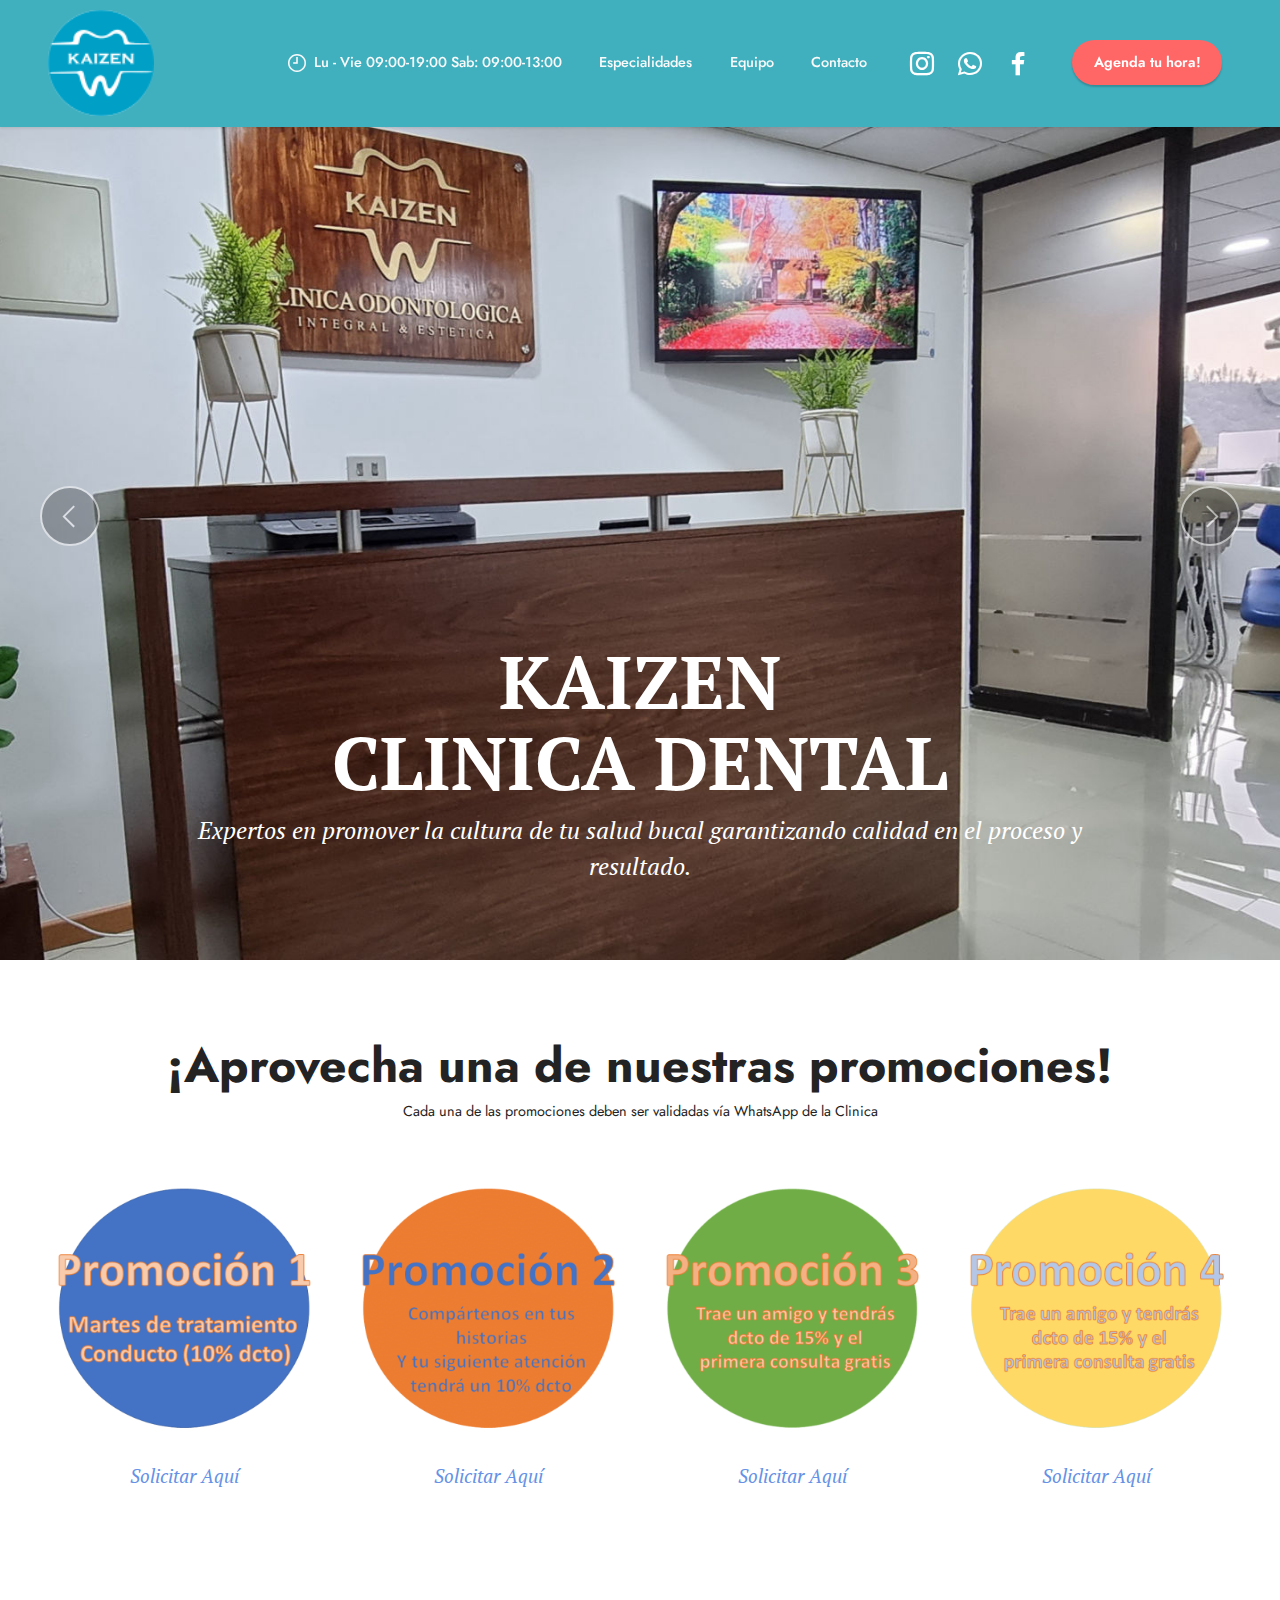
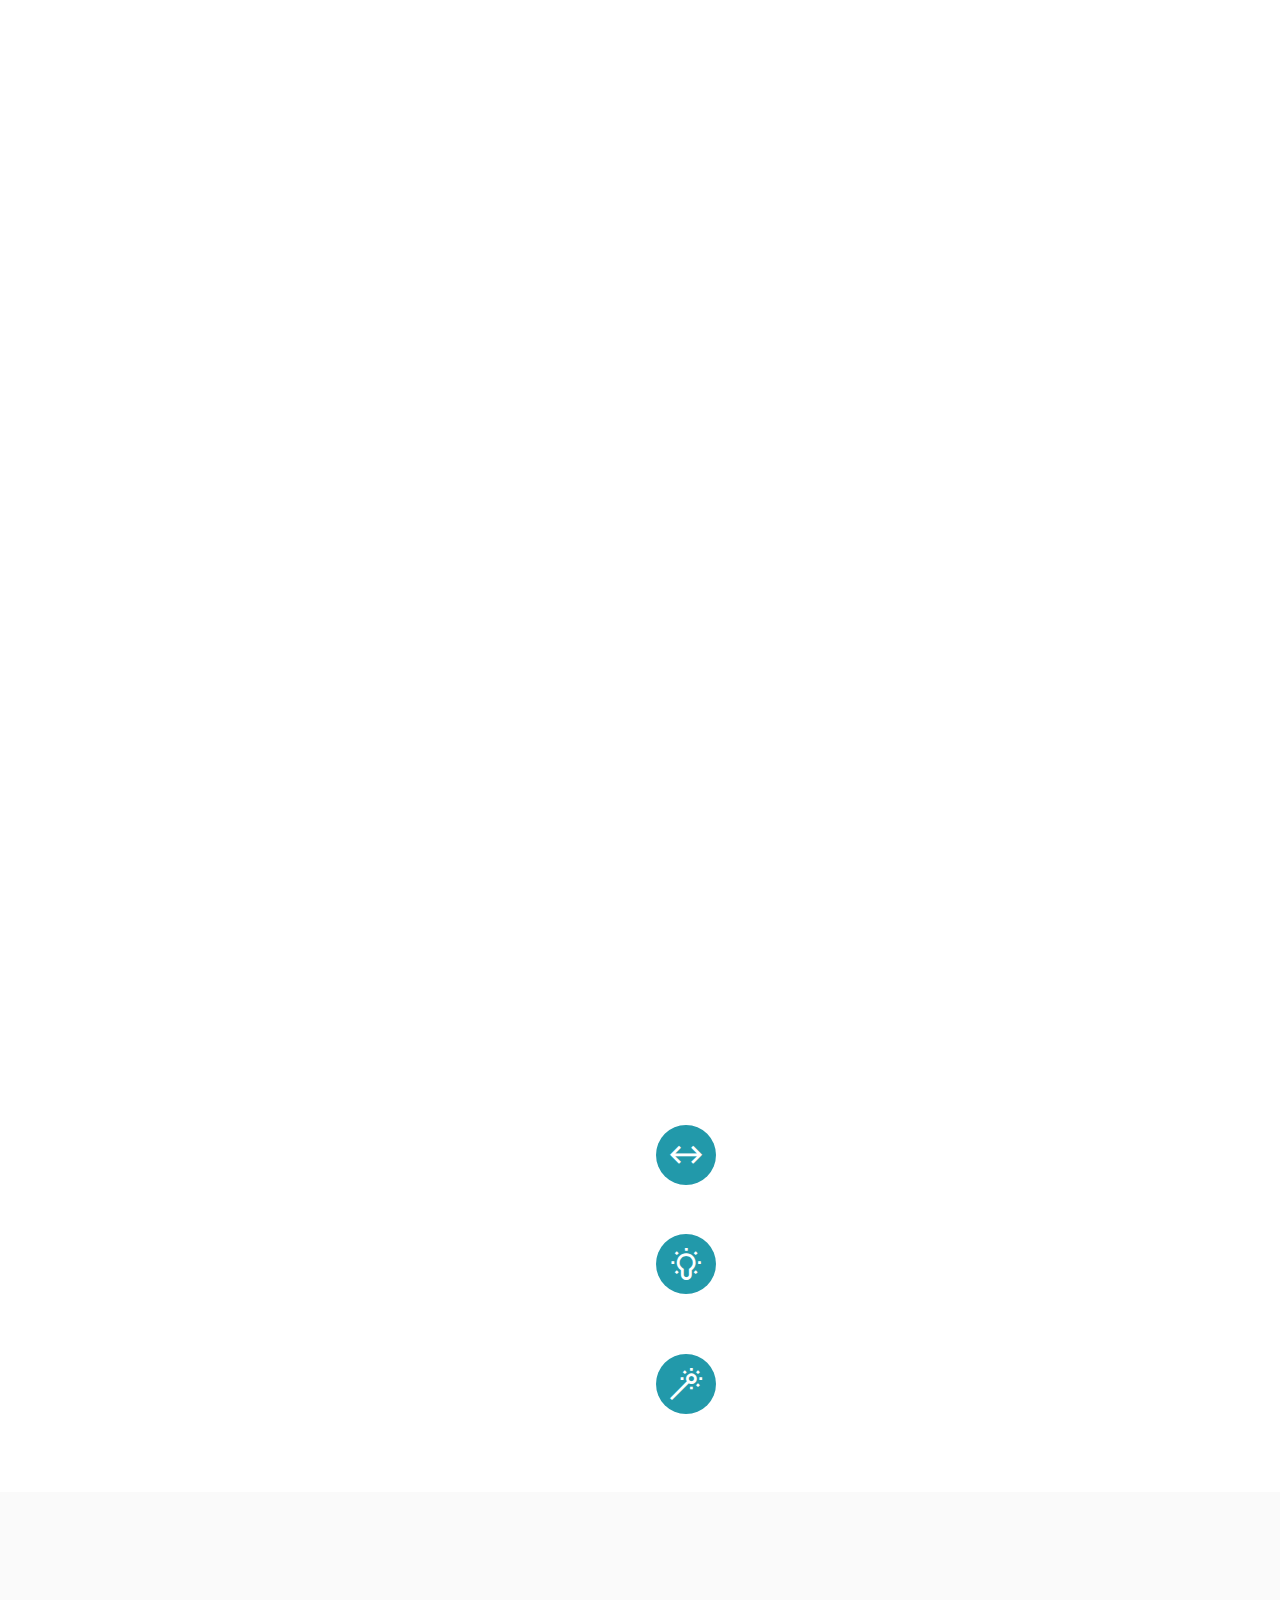
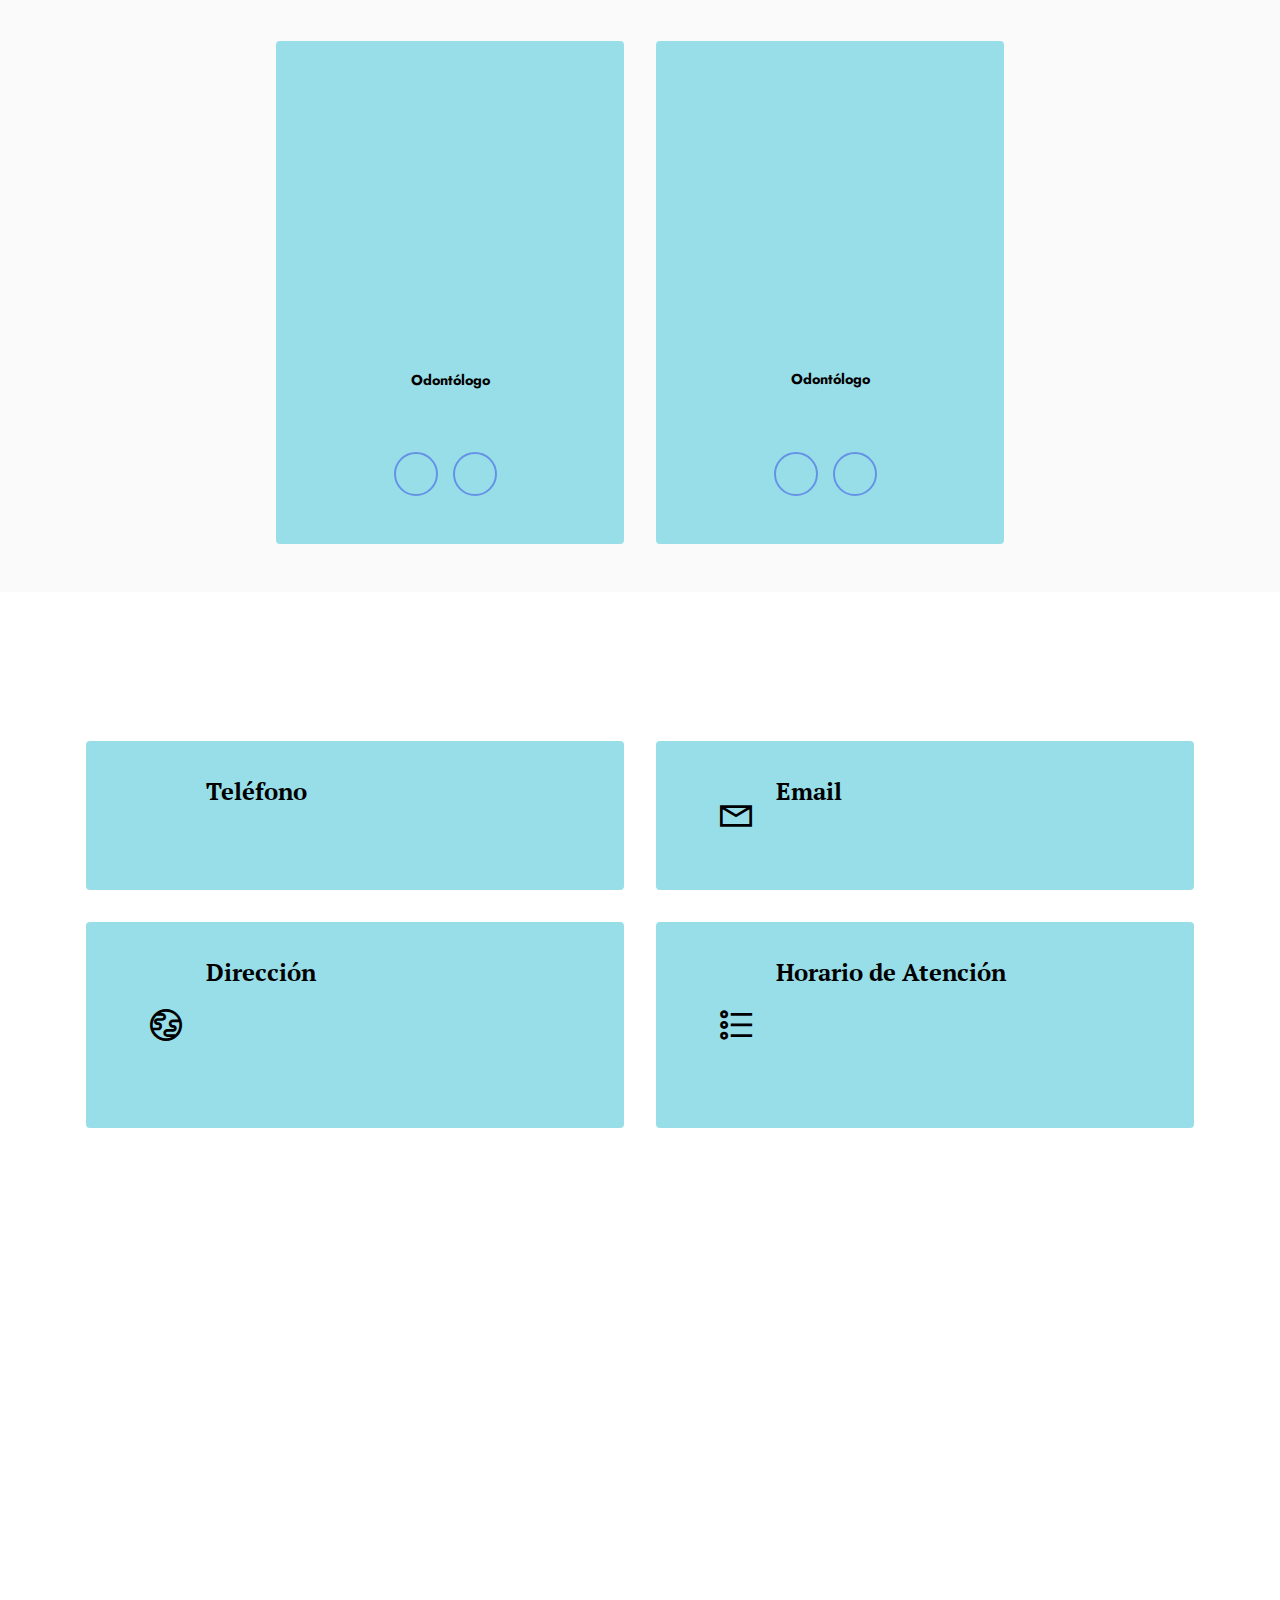
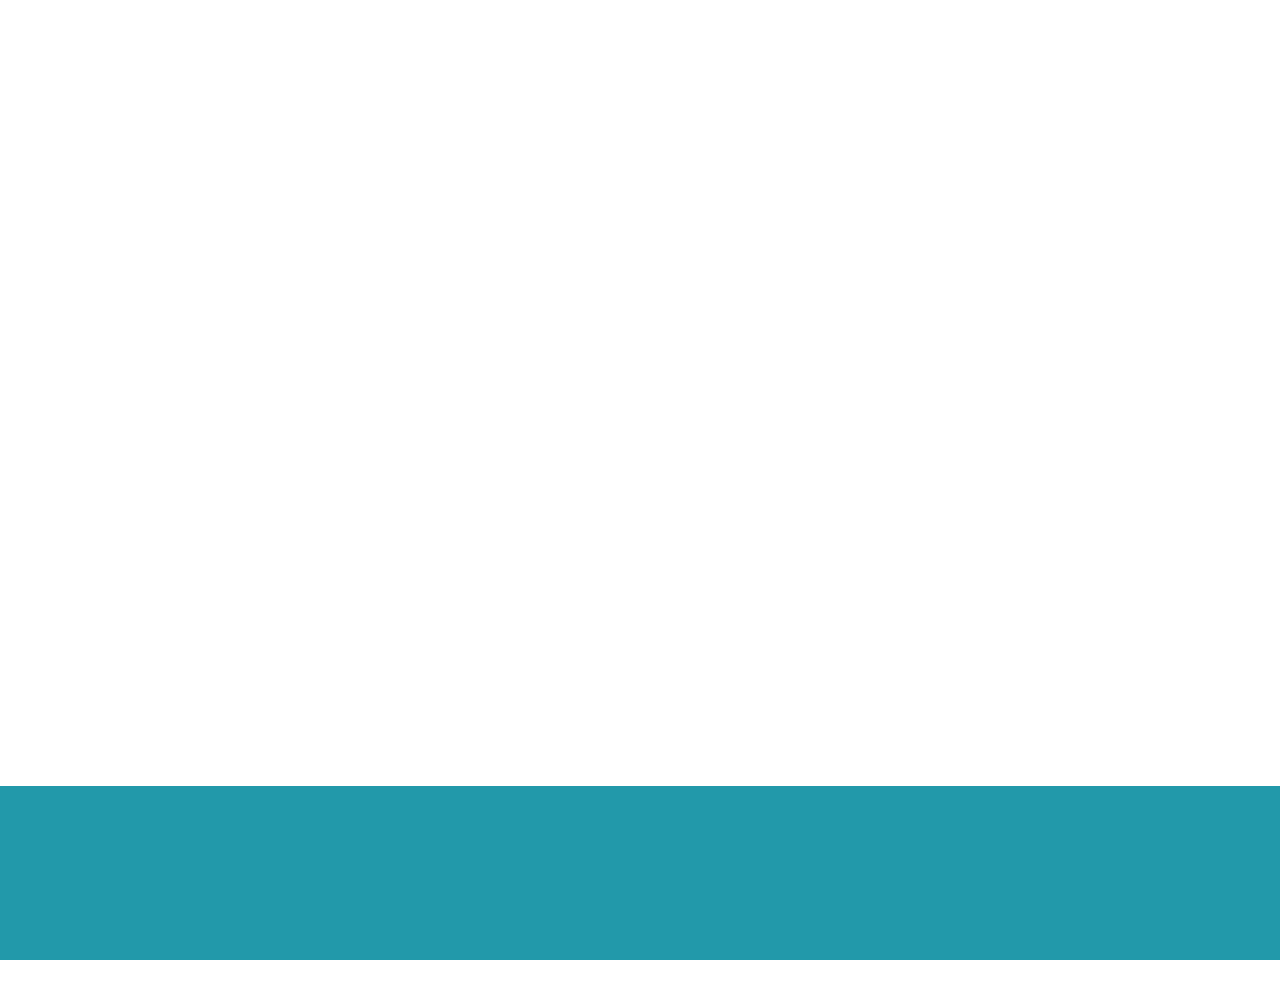
==== commit f2837d67: "update promociones" ====
--- a/index.html
+++ b/index.html
@@ -76,10 +76,10 @@
 
 <section data-bs-version="5.1" class="slider1 cid-sWUkd320dL mbr-fullscreen" id="slider1-q">
     
-    <div class="carousel slide carousel-fade" id="t4SFD9VyGn" data-ride="carousel" data-bs-ride="carousel" data-interval="3000" data-bs-interval="3000">
+    <div class="carousel slide carousel-fade" id="t4SKUZyog8" data-ride="carousel" data-bs-ride="carousel" data-interval="3000" data-bs-interval="3000">
         <ol class="carousel-indicators">
-            <li data-slide-to="0" data-bs-slide-to="0" class="active" data-target="#t4SFD9VyGn" data-bs-target="#t4SFD9VyGn"></li>
-            <li data-slide-to="1" data-bs-slide-to="1" data-target="#t4SFD9VyGn" data-bs-target="#t4SFD9VyGn"></li>
+            <li data-slide-to="0" data-bs-slide-to="0" class="active" data-target="#t4SKUZyog8" data-bs-target="#t4SKUZyog8"></li>
+            <li data-slide-to="1" data-bs-slide-to="1" data-target="#t4SKUZyog8" data-bs-target="#t4SKUZyog8"></li>
             
         </ol>
         <div class="carousel-inner">
@@ -109,11 +109,11 @@
             </div>
             
         </div>
-        <a class="carousel-control carousel-control-prev" role="button" data-slide="prev" data-bs-slide="prev" href="#t4SFD9VyGn">
+        <a class="carousel-control carousel-control-prev" role="button" data-slide="prev" data-bs-slide="prev" href="#t4SKUZyog8">
             <span class="mobi-mbri mobi-mbri-arrow-prev" aria-hidden="true"></span>
             <span class="sr-only visually-hidden">Previous</span>
         </a>
-        <a class="carousel-control carousel-control-next" role="button" data-slide="next" data-bs-slide="next" href="#t4SFD9VyGn">
+        <a class="carousel-control carousel-control-next" role="button" data-slide="next" data-bs-slide="next" href="#t4SKUZyog8">
             <span class="mobi-mbri mobi-mbri-arrow-next" aria-hidden="true"></span>
             <span class="sr-only visually-hidden">Next</span>
         </a>
@@ -128,52 +128,52 @@
     <div class="container-fluid">
         <div class="mbr-section-head">
             <h3 class="mbr-section-title mbr-fonts-style align-center m-0 display-2"><strong>¡Aprovecha una de nuestras promociones!</strong></h3>
-            
+            <h4 class="mbr-section-subtitle mbr-fonts-style align-center mb-0 mt-2 display-4">Cada una de las promociones deben ser validadas vía WhatsApp de la Clinica</h4>
         </div>
         <div class="row mbr-gallery mt-4">
             <div class="col-12 col-md-6 col-lg-3 item gallery-image active">
-                <div class="item-wrapper" data-toggle="modal" data-bs-toggle="modal" data-target="#t4SFDakvwu-modal" data-bs-target="#t4SFDakvwu-modal">
-                    <img class="w-100" src="assets/images/diapositiva1-694x390.png" alt="" data-slide-to="0" data-bs-slide-to="0" data-target="#lb-t4SFDakvwu" data-bs-target="#lb-t4SFDakvwu">
+                <div class="item-wrapper" data-toggle="modal" data-bs-toggle="modal" data-target="#t4SKV0aSa7-modal" data-bs-target="#t4SKV0aSa7-modal">
+                    <img class="w-100" src="assets/images/diapositiva1-694x390.png" alt="" data-slide-to="0" data-bs-slide-to="0" data-target="#lb-t4SKV0aSa7" data-bs-target="#lb-t4SKV0aSa7">
                     <div class="icon-wrapper">
                         <span class="mobi-mbri mobi-mbri-search mbr-iconfont mbr-iconfont-btn"></span>
                     </div>
                 </div>
-                
+                <h6 class="mbr-item-subtitle mbr-fonts-style align-center mb-2 mt-2 display-7"><a href="https://wa.me/56920465674" class="text-primary"><em>Solicitar Aquí</em></a></h6>
             </div><div class="col-12 col-md-6 col-lg-3 item gallery-image">
-                <div class="item-wrapper" data-toggle="modal" data-bs-toggle="modal" data-target="#t4SFDakvwu-modal" data-bs-target="#t4SFDakvwu-modal">
-                    <img class="w-100" src="assets/images/diapositiva2-694x390.png" alt="" data-slide-to="1" data-bs-slide-to="1" data-target="#lb-t4SFDakvwu" data-bs-target="#lb-t4SFDakvwu">
+                <div class="item-wrapper" data-toggle="modal" data-bs-toggle="modal" data-target="#t4SKV0aSa7-modal" data-bs-target="#t4SKV0aSa7-modal">
+                    <img class="w-100" src="assets/images/diapositiva2-694x390.png" alt="" data-slide-to="1" data-bs-slide-to="1" data-target="#lb-t4SKV0aSa7" data-bs-target="#lb-t4SKV0aSa7">
                     <div class="icon-wrapper">
                         <span class="mobi-mbri mobi-mbri-search mbr-iconfont mbr-iconfont-btn"></span>
                     </div>
                 </div>
-                
+                <h6 class="mbr-item-subtitle mbr-fonts-style align-center mb-2 mt-2 display-7"><em><a href="https://wa.me/56920465674" class="text-primary"><i>Solicitar Aqu</i></a><a href="https://wa.me/56920465674" class="text-primary"><i>í</i></a></em></h6>
             </div><div class="col-12 col-md-6 col-lg-3 item gallery-image">
-                <div class="item-wrapper" data-toggle="modal" data-bs-toggle="modal" data-target="#t4SFDakvwu-modal" data-bs-target="#t4SFDakvwu-modal">
-                    <img class="w-100" src="assets/images/diapositiva3-694x390.png" alt="" data-slide-to="2" data-bs-slide-to="2" data-target="#lb-t4SFDakvwu" data-bs-target="#lb-t4SFDakvwu">
+                <div class="item-wrapper" data-toggle="modal" data-bs-toggle="modal" data-target="#t4SKV0aSa7-modal" data-bs-target="#t4SKV0aSa7-modal">
+                    <img class="w-100" src="assets/images/diapositiva3-694x390.png" alt="" data-slide-to="2" data-bs-slide-to="2" data-target="#lb-t4SKV0aSa7" data-bs-target="#lb-t4SKV0aSa7">
                     <div class="icon-wrapper">
                         <span class="mobi-mbri mobi-mbri-search mbr-iconfont mbr-iconfont-btn"></span>
                     </div>
                 </div>
-                
+                <h6 class="mbr-item-subtitle mbr-fonts-style align-center mb-2 mt-2 display-7"><a href="https://wa.me/56920465674" class="text-primary"><em>Solicitar Aquí</em></a></h6>
             </div><div class="col-12 col-md-6 col-lg-3 item gallery-image">
-                <div class="item-wrapper" data-toggle="modal" data-bs-toggle="modal" data-target="#t4SFDakvwu-modal" data-bs-target="#t4SFDakvwu-modal">
-                    <img class="w-100" src="assets/images/diapositiva4-1-694x390.png" alt="" data-slide-to="3" data-bs-slide-to="3" data-target="#lb-t4SFDakvwu" data-bs-target="#lb-t4SFDakvwu">
+                <div class="item-wrapper" data-toggle="modal" data-bs-toggle="modal" data-target="#t4SKV0aSa7-modal" data-bs-target="#t4SKV0aSa7-modal">
+                    <img class="w-100" src="assets/images/diapositiva4-1-694x390.png" alt="" data-slide-to="3" data-bs-slide-to="3" data-target="#lb-t4SKV0aSa7" data-bs-target="#lb-t4SKV0aSa7">
                     <div class="icon-wrapper">
                         <span class="mobi-mbri mobi-mbri-search mbr-iconfont mbr-iconfont-btn"></span>
                     </div>
                 </div>
-                
-            </div>
-            
-            
-            
-        </div>
-
-        <div class="modal mbr-slider" tabindex="-1" role="dialog" aria-hidden="true" id="t4SFDakvwu-modal">
+                <h6 class="mbr-item-subtitle mbr-fonts-style align-center mb-2 mt-2 display-7"><a href="https://wa.me/56920465674" class="text-primary"><em>Solicitar Aquí</em></a></h6>
+            </div>
+            
+            
+            
+        </div>
+
+        <div class="modal mbr-slider" tabindex="-1" role="dialog" aria-hidden="true" id="t4SKV0aSa7-modal">
             <div class="modal-dialog" role="document">
                 <div class="modal-content">
                     <div class="modal-body">
-                        <div class="carousel slide carousel-fade" id="lb-t4SFDakvwu" data-ride="carousel" data-bs-ride="carousel" data-interval="3000" data-bs-interval="3000">
+                        <div class="carousel slide carousel-fade" id="lb-t4SKV0aSa7" data-ride="carousel" data-bs-ride="carousel" data-interval="3000" data-bs-interval="3000">
                             <div class="carousel-inner">
                                 <div class="carousel-item active">
                                     <img class="d-block w-100" src="assets/images/diapositiva1-694x390.png" alt="">
@@ -189,18 +189,18 @@
                                 
                             </div>
                             <ol class="carousel-indicators">
-                                <li data-slide-to="0" data-bs-slide-to="0" class="active" data-target="#lb-t4SFDakvwu" data-bs-target="#lb-t4SFDakvwu"></li>
-                                <li data-slide-to="1" data-bs-slide-to="1" data-target="#lb-t4SFDakvwu" data-bs-target="#lb-t4SFDakvwu"></li>
-                                <li data-slide-to="2" data-bs-slide-to="2" data-target="#lb-t4SFDakvwu" data-bs-target="#lb-t4SFDakvwu"></li>
-                                <li data-slide-to="3" data-bs-slide-to="3" data-target="#lb-t4SFDakvwu" data-bs-target="#lb-t4SFDakvwu"></li>
+                                <li data-slide-to="0" data-bs-slide-to="0" class="active" data-target="#lb-t4SKV0aSa7" data-bs-target="#lb-t4SKV0aSa7"></li>
+                                <li data-slide-to="1" data-bs-slide-to="1" data-target="#lb-t4SKV0aSa7" data-bs-target="#lb-t4SKV0aSa7"></li>
+                                <li data-slide-to="2" data-bs-slide-to="2" data-target="#lb-t4SKV0aSa7" data-bs-target="#lb-t4SKV0aSa7"></li>
+                                <li data-slide-to="3" data-bs-slide-to="3" data-target="#lb-t4SKV0aSa7" data-bs-target="#lb-t4SKV0aSa7"></li>
                             </ol>
                             <a role="button" href="" class="close" data-dismiss="modal" data-bs-dismiss="modal" aria-label="Close">
                             </a>
-                            <a class="carousel-control-prev carousel-control" role="button" data-slide="prev" data-bs-slide="prev" href="#lb-t4SFDakvwu">
+                            <a class="carousel-control-prev carousel-control" role="button" data-slide="prev" data-bs-slide="prev" href="#lb-t4SKV0aSa7">
                                 <span class="mobi-mbri mobi-mbri-arrow-prev" aria-hidden="true"></span>
                                 <span class="sr-only visually-hidden">Previous</span>
                             </a>
-                            <a class="carousel-control-next carousel-control" role="button" data-slide="next" data-bs-slide="next" href="#lb-t4SFDakvwu">
+                            <a class="carousel-control-next carousel-control" role="button" data-slide="next" data-bs-slide="next" href="#lb-t4SKV0aSa7">
                                 <span class="mobi-mbri mobi-mbri-arrow-next" aria-hidden="true"></span>
                                 <span class="sr-only visually-hidden">Next</span>
                             </a>
@@ -238,7 +238,6 @@
 <section data-bs-version="5.1" class="features13 cid-sWLHe3eu61" id="features14-8">
     
 
-    
     <div class="container">
         <div class="row">
             <div class="col-12">
@@ -302,8 +301,6 @@
                 </div>
             </div>
         </div>
-    </div>
-    
 </section>
 
 <section data-bs-version="5.1" class="features12 cid-sWMCBkHKFm" id="features13-j">
@@ -505,7 +502,7 @@
             <h3 class="mbr-section-title mbr-fonts-style align-center mb-0 display-2"><strong>Ubicación</strong></h3>
             
         </div>
-        <div class="google-map"><iframe frameborder="0" style="border:0" src="https://www.google.com/maps/embed/v1/place?key=AIzaSyCNveGQ9bfpKFwWzQLLftrR9hNiHwdqQG8&amp;q=nueva providencia 1881" allowfullscreen=""></iframe></div>
+        <div class="google-map"><iframe frameborder="0" style="border:0" src="https://www.google.com/maps/embed/v1/place?key=AIzaSyCZI5F_k6S1k46ujh0SNrapM89f7mJxd30&amp;q=nueva providencia 1881" allowfullscreen=""></iframe></div>
     </div>
 </section>
 
@@ -589,7 +586,7 @@
             </div>
         </div>
     </div>
-</section><section style="background-color: #fff; font-family: -apple-system, BlinkMacSystemFont, 'Segoe UI', 'Roboto', 'Helvetica Neue', Arial, sans-serif; color:#aaa; font-size:12px; padding: 0; align-items: center; display: flex;"><a href="https://mobirise.site/b" style="flex: 1 1; height: 3rem; padding-left: 1rem;"></a><p style="flex: 0 0 auto; margin:0; padding-right:1rem;">Start a <a href="https://mobirise.site/y" style="color:#aaa;">site</a> with Mobirise</p></section><script src="assets/bootstrap/js/bootstrap.bundle.min.js"></script>  <script src="assets/smoothscroll/smooth-scroll.js"></script>  <script src="assets/ytplayer/index.js"></script>  <script src="assets/dropdown/js/navbar-dropdown.js"></script>  <script src="assets/theme/js/script.js"></script>  
+</section><section style="background-color: #fff; font-family: -apple-system, BlinkMacSystemFont, 'Segoe UI', 'Roboto', 'Helvetica Neue', Arial, sans-serif; color:#aaa; font-size:12px; padding: 0; align-items: center; display: flex;"><a href="https://mobirise.site/y" style="flex: 1 1; height: 3rem; padding-left: 1rem;"></a><p style="flex: 0 0 auto; margin:0; padding-right:1rem;">Set up a site - <a href="https://mobirise.site/w" style="color:#aaa;">Go now</a></p></section><script src="assets/bootstrap/js/bootstrap.bundle.min.js"></script>  <script src="assets/smoothscroll/smooth-scroll.js"></script>  <script src="assets/ytplayer/index.js"></script>  <script src="assets/dropdown/js/navbar-dropdown.js"></script>  <script src="assets/theme/js/script.js"></script>  
   
   
  <div id="scrollToTop" class="scrollToTop mbr-arrow-up"><a style="text-align: center;"><i class="mbr-arrow-up-icon mbr-arrow-up-icon-cm cm-icon cm-icon-smallarrow-up"></i></a></div>
--- a/assets/mobirise/css/mbr-additional.css
+++ b/assets/mobirise/css/mbr-additional.css
@@ -1068,21 +1068,21 @@
   }
 }
 .cid-sWUkd320dL {
-  padding-top: 0rem;
-  padding-bottom: 0rem;
+  padding-top: 0;
+  padding-bottom: 0;
   background-color: #65c6d4;
 }
 .cid-sWUkd320dL .carousel {
-  height: 800px;
-}
-.cid-sWUkd320dL .carousel img {
   width: 100%;
-  height: 100%;
+}
+.cid-sWUkd320dL .carousel-inner {
+  display: flex;
+  align-content: center;
+  align-items: center;
+}
+.cid-sWUkd320dL .carousel-item img {
+  height: 100vh;
   object-fit: cover;
-}
-.cid-sWUkd320dL .carousel-item,
-.cid-sWUkd320dL .carousel-inner {
-  height: 100%;
 }
 .cid-sWUkd320dL .carousel-caption {
   bottom: 40px;
@@ -1194,7 +1194,7 @@
   padding-right: 0;
 }
 .cid-sWOTfkGusK .item-wrapper {
-  height: 100%;
+  height: 300px;
   position: relative;
 }
 .cid-sWOTfkGusK .item-wrapper img {
--- a/assets/mobirise/css/mbr-additional.css
+++ b/assets/mobirise/css/mbr-additional.css
@@ -1068,21 +1068,21 @@
   }
 }
 .cid-sWUkd320dL {
-  padding-top: 0rem;
-  padding-bottom: 0rem;
+  padding-top: 0;
+  padding-bottom: 0;
   background-color: #65c6d4;
 }
 .cid-sWUkd320dL .carousel {
-  height: 800px;
-}
-.cid-sWUkd320dL .carousel img {
   width: 100%;
-  height: 100%;
+}
+.cid-sWUkd320dL .carousel-inner {
+  display: flex;
+  align-content: center;
+  align-items: center;
+}
+.cid-sWUkd320dL .carousel-item img {
+  height: 100vh;
   object-fit: cover;
-}
-.cid-sWUkd320dL .carousel-item,
-.cid-sWUkd320dL .carousel-inner {
-  height: 100%;
 }
 .cid-sWUkd320dL .carousel-caption {
   bottom: 40px;
@@ -1194,7 +1194,7 @@
   padding-right: 0;
 }
 .cid-sWOTfkGusK .item-wrapper {
-  height: 100%;
+  height: 300px;
   position: relative;
 }
 .cid-sWOTfkGusK .item-wrapper img {
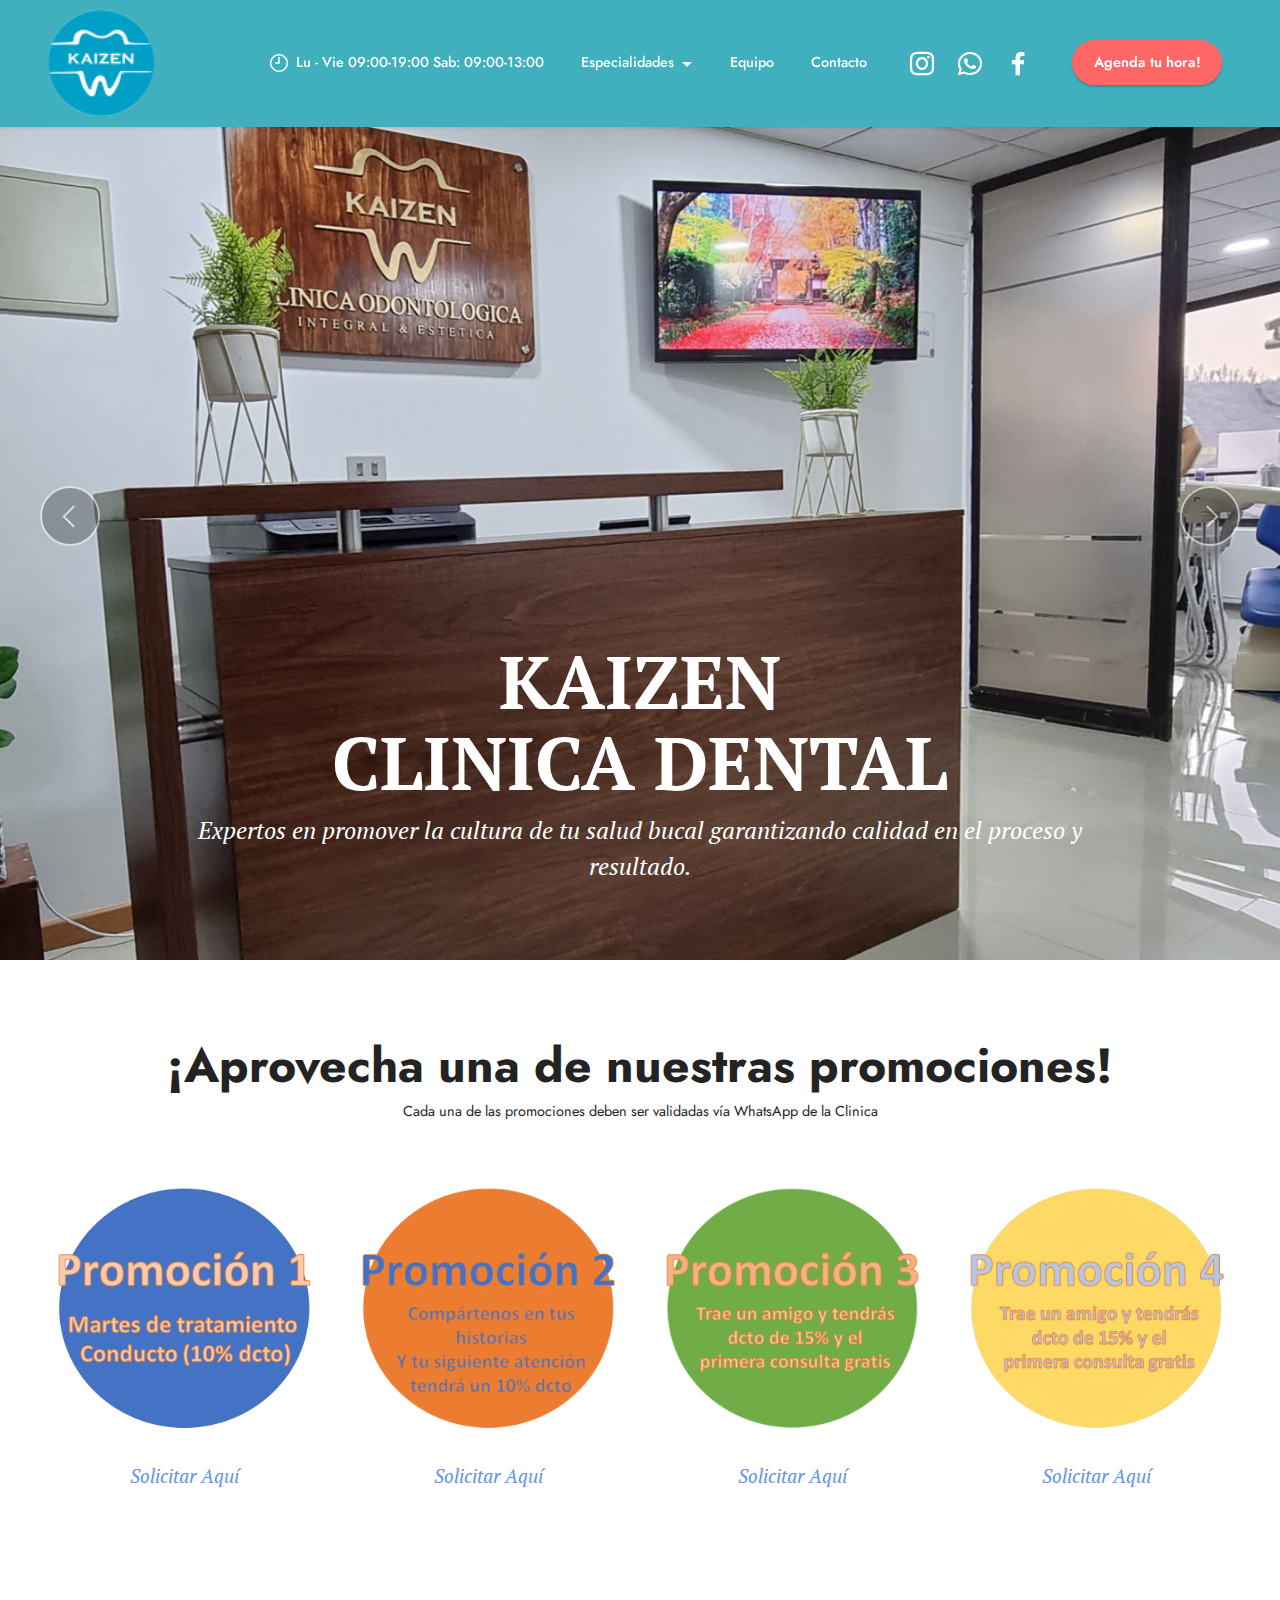
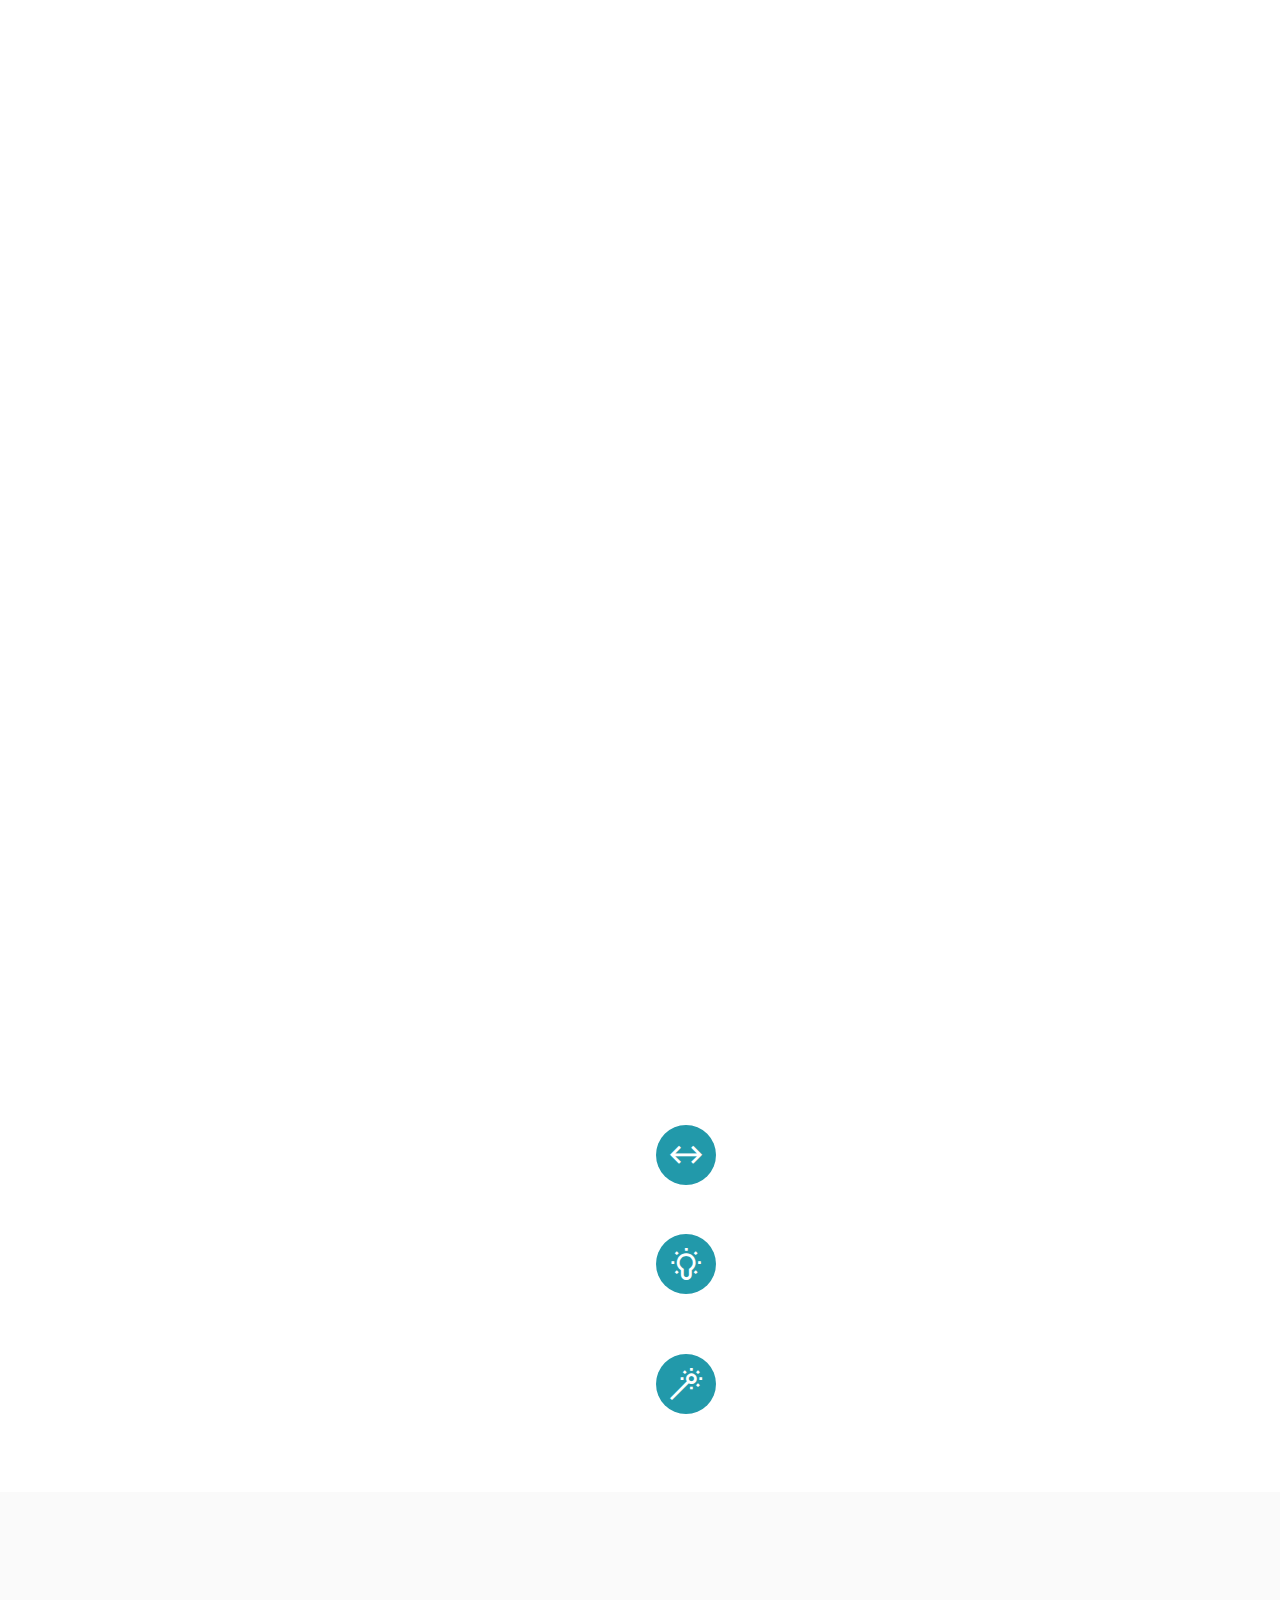
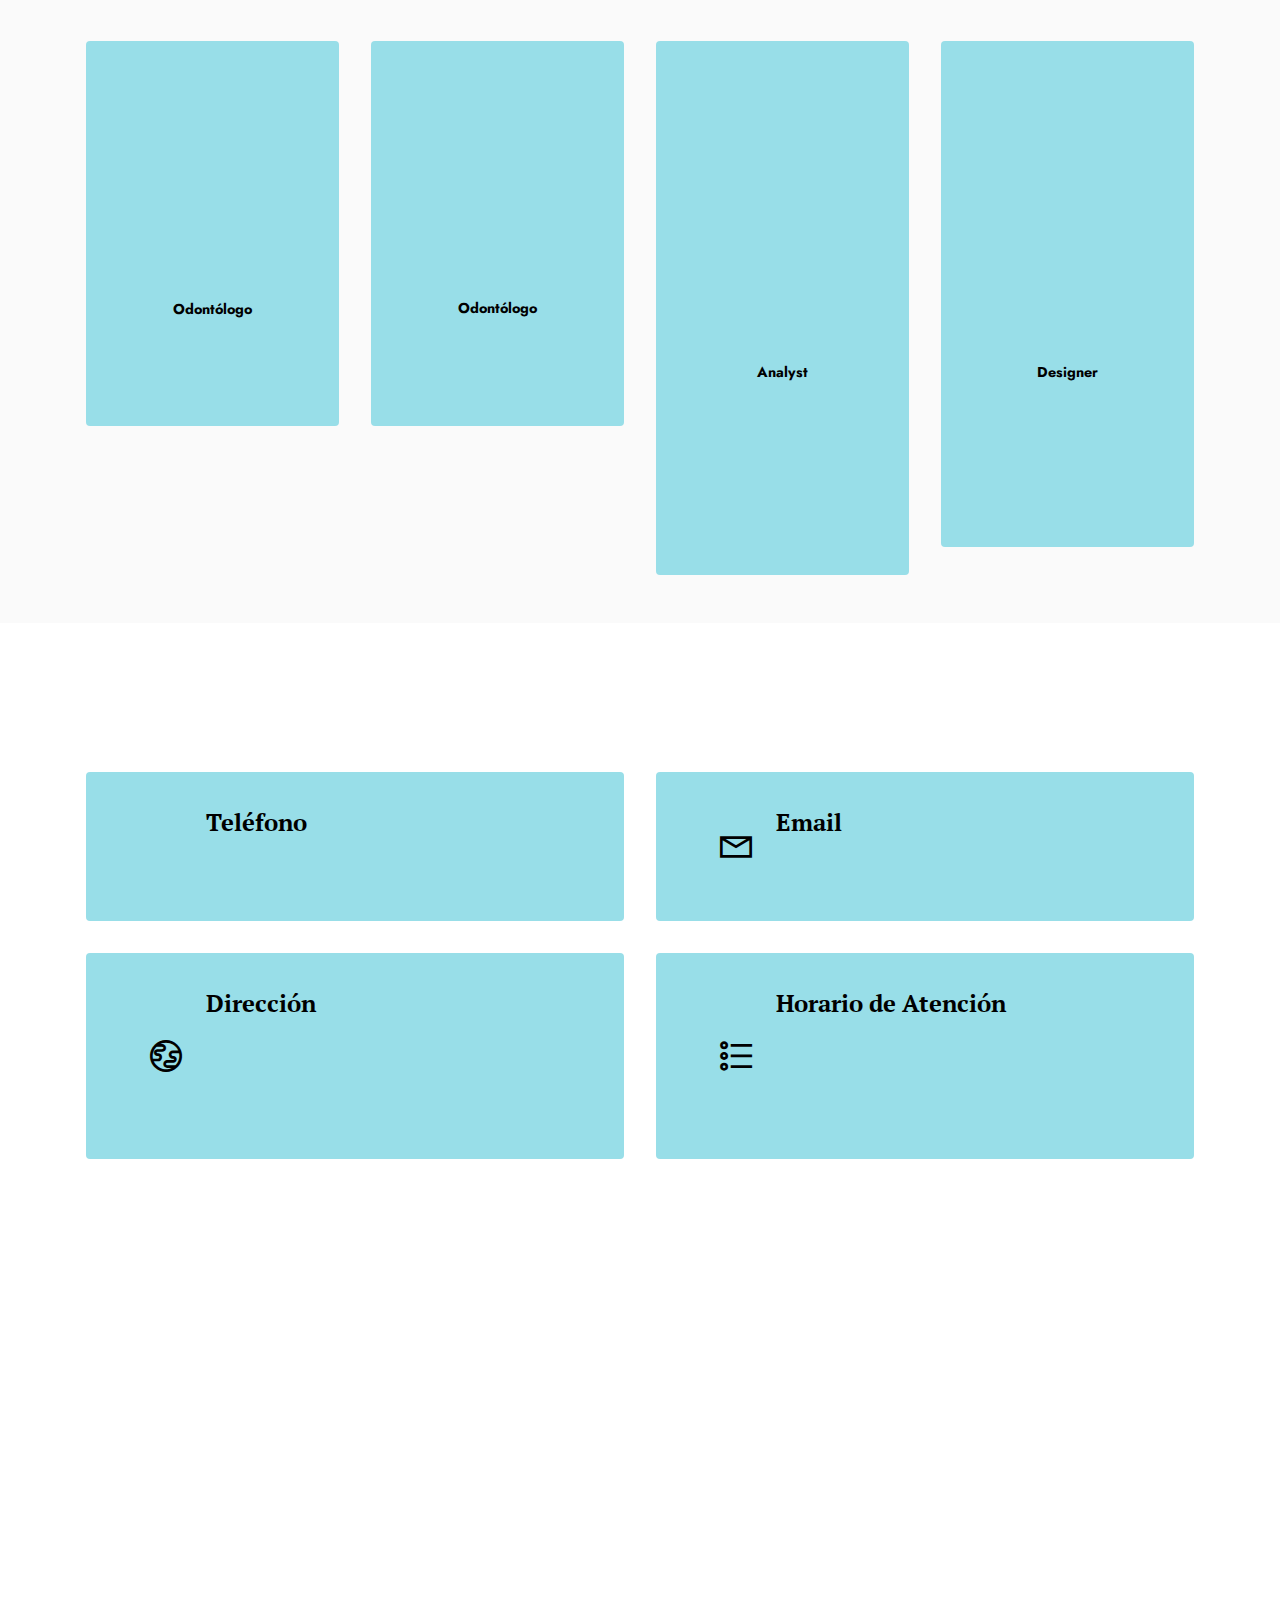
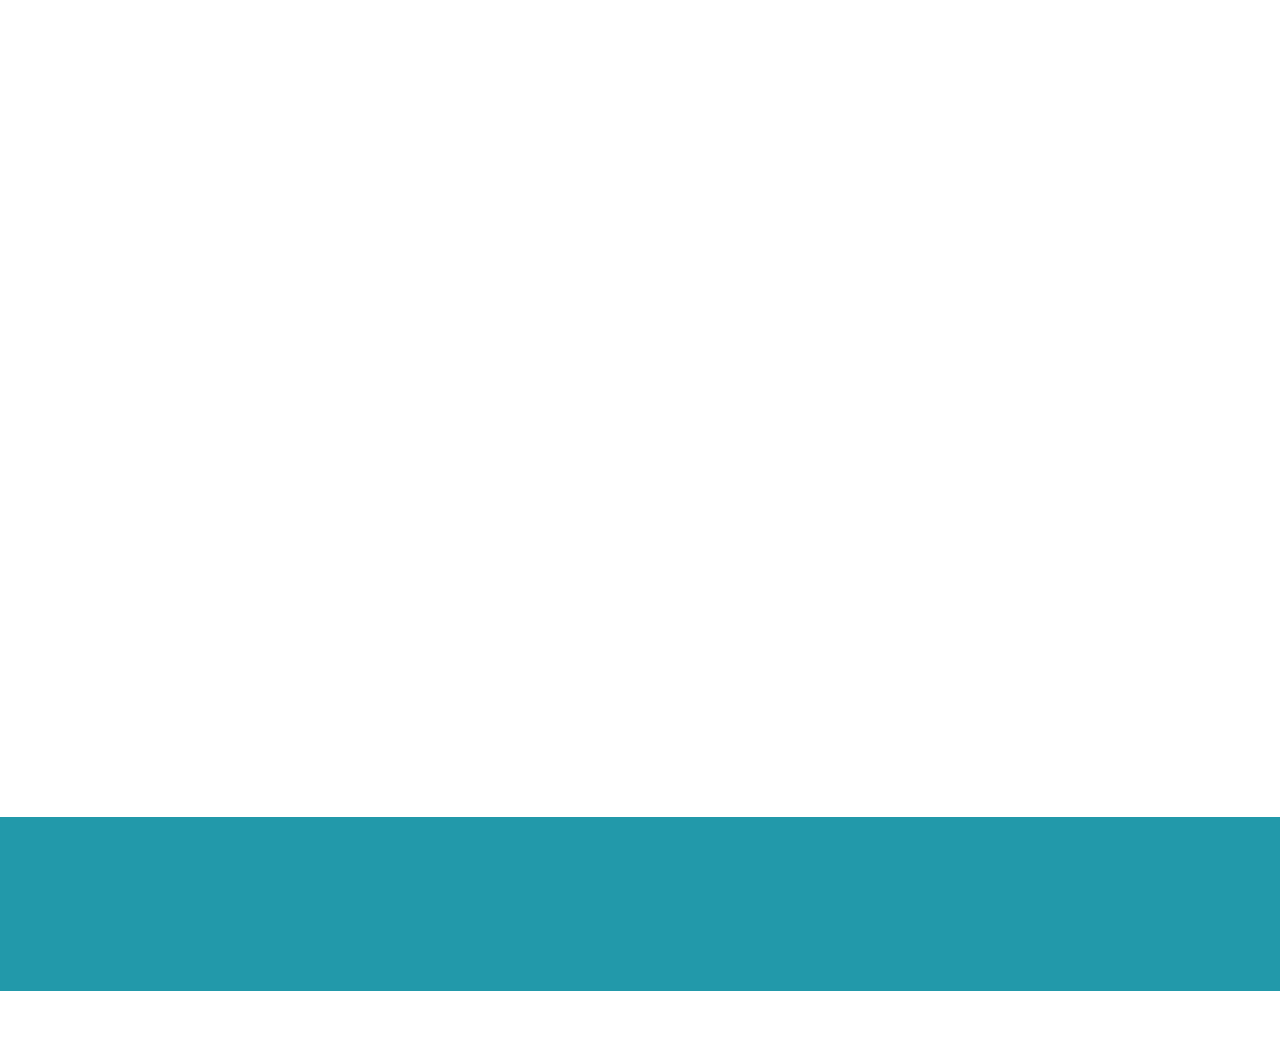
==== commit df4b7c86: "Actualizacion web" ====
--- a/index.html
+++ b/index.html
@@ -52,7 +52,7 @@
                 </div>
             </button>
             <div class="collapse navbar-collapse" id="navbarSupportedContent">
-                <ul class="navbar-nav nav-dropdown" data-app-modern-menu="true"><li class="nav-item"><a class="nav-link link text-white display-4" href="https://mobiri.se"><span class="mobi-mbri mobi-mbri-clock mbr-iconfont mbr-iconfont-btn"></span>Lu - Vie 09:00-19:00 Sab: 09:00-13:00</a></li><li class="nav-item"><a class="nav-link link text-white text-primary display-4" href="index.html#features14-8">Especialidades</a></li>
+                <ul class="navbar-nav nav-dropdown" data-app-modern-menu="true"><li class="nav-item"><a class="nav-link link text-white text-primary display-4" href="index.html#contacts2-6"><span class="mobi-mbri mobi-mbri-clock mbr-iconfont mbr-iconfont-btn"></span>Lu - Vie 09:00-19:00 Sab: 09:00-13:00</a></li><li class="nav-item dropdown"><a class="nav-link link text-white text-primary dropdown-toggle show display-4" href="index.html#features14-8" data-toggle="dropdown-submenu" data-bs-toggle="dropdown" data-bs-auto-close="outside" aria-expanded="true">Especialidades</a><div class="dropdown-menu show" aria-labelledby="dropdown-undefined" data-bs-popper="none"><a class="text-white text-primary dropdown-item display-4" href="page2.html#image1-t">Periodoncia</a><a class="text-white text-primary dropdown-item display-4" href="page2.html#image2-u">Cirugía Maxilofacial</a><a class="text-white text-primary dropdown-item display-4" href="page2.html#image1-v">Odontopediatría</a><a class="text-white text-primary dropdown-item display-4" href="page2.html#image2-w">Endodoncia</a><a class="text-white text-primary dropdown-item display-4" href="page2.html#image1-x">Implantología</a><a class="text-white text-primary dropdown-item display-4" href="page2.html#image2-y">Ortodoncia</a></div></li>
                     <li class="nav-item"><a class="nav-link link text-white text-primary display-4" href="index.html#team1-3">Equipo</a></li>
                     <li class="nav-item"><a class="nav-link link text-white text-primary display-4" href="index.html#contacts2-6">Contacto</a>
                     </li></ul>
@@ -76,10 +76,10 @@
 
 <section data-bs-version="5.1" class="slider1 cid-sWUkd320dL mbr-fullscreen" id="slider1-q">
     
-    <div class="carousel slide carousel-fade" id="t4SKUZyog8" data-ride="carousel" data-bs-ride="carousel" data-interval="3000" data-bs-interval="3000">
+    <div class="carousel slide carousel-fade" id="ty0Xgrhx3f" data-ride="carousel" data-bs-ride="carousel" data-interval="3000" data-bs-interval="3000">
         <ol class="carousel-indicators">
-            <li data-slide-to="0" data-bs-slide-to="0" class="active" data-target="#t4SKUZyog8" data-bs-target="#t4SKUZyog8"></li>
-            <li data-slide-to="1" data-bs-slide-to="1" data-target="#t4SKUZyog8" data-bs-target="#t4SKUZyog8"></li>
+            <li data-slide-to="0" data-bs-slide-to="0" class="active" data-target="#ty0Xgrhx3f" data-bs-target="#ty0Xgrhx3f"></li>
+            <li data-slide-to="1" data-bs-slide-to="1" data-target="#ty0Xgrhx3f" data-bs-target="#ty0Xgrhx3f"></li>
             
         </ol>
         <div class="carousel-inner">
@@ -109,11 +109,11 @@
             </div>
             
         </div>
-        <a class="carousel-control carousel-control-prev" role="button" data-slide="prev" data-bs-slide="prev" href="#t4SKUZyog8">
+        <a class="carousel-control carousel-control-prev" role="button" data-slide="prev" data-bs-slide="prev" href="#ty0Xgrhx3f">
             <span class="mobi-mbri mobi-mbri-arrow-prev" aria-hidden="true"></span>
             <span class="sr-only visually-hidden">Previous</span>
         </a>
-        <a class="carousel-control carousel-control-next" role="button" data-slide="next" data-bs-slide="next" href="#t4SKUZyog8">
+        <a class="carousel-control carousel-control-next" role="button" data-slide="next" data-bs-slide="next" href="#ty0Xgrhx3f">
             <span class="mobi-mbri mobi-mbri-arrow-next" aria-hidden="true"></span>
             <span class="sr-only visually-hidden">Next</span>
         </a>
@@ -132,32 +132,32 @@
         </div>
         <div class="row mbr-gallery mt-4">
             <div class="col-12 col-md-6 col-lg-3 item gallery-image active">
-                <div class="item-wrapper" data-toggle="modal" data-bs-toggle="modal" data-target="#t4SKV0aSa7-modal" data-bs-target="#t4SKV0aSa7-modal">
-                    <img class="w-100" src="assets/images/diapositiva1-694x390.png" alt="" data-slide-to="0" data-bs-slide-to="0" data-target="#lb-t4SKV0aSa7" data-bs-target="#lb-t4SKV0aSa7">
+                <div class="item-wrapper" data-toggle="modal" data-bs-toggle="modal" data-target="#ty0XgrORHS-modal" data-bs-target="#ty0XgrORHS-modal">
+                    <img class="w-100" src="assets/images/diapositiva1-694x390.png" alt="" data-slide-to="0" data-bs-slide-to="0" data-target="#lb-ty0XgrORHS" data-bs-target="#lb-ty0XgrORHS">
                     <div class="icon-wrapper">
                         <span class="mobi-mbri mobi-mbri-search mbr-iconfont mbr-iconfont-btn"></span>
                     </div>
                 </div>
                 <h6 class="mbr-item-subtitle mbr-fonts-style align-center mb-2 mt-2 display-7"><a href="https://wa.me/56920465674" class="text-primary"><em>Solicitar Aquí</em></a></h6>
             </div><div class="col-12 col-md-6 col-lg-3 item gallery-image">
-                <div class="item-wrapper" data-toggle="modal" data-bs-toggle="modal" data-target="#t4SKV0aSa7-modal" data-bs-target="#t4SKV0aSa7-modal">
-                    <img class="w-100" src="assets/images/diapositiva2-694x390.png" alt="" data-slide-to="1" data-bs-slide-to="1" data-target="#lb-t4SKV0aSa7" data-bs-target="#lb-t4SKV0aSa7">
+                <div class="item-wrapper" data-toggle="modal" data-bs-toggle="modal" data-target="#ty0XgrORHS-modal" data-bs-target="#ty0XgrORHS-modal">
+                    <img class="w-100" src="assets/images/diapositiva2-694x390.png" alt="" data-slide-to="1" data-bs-slide-to="1" data-target="#lb-ty0XgrORHS" data-bs-target="#lb-ty0XgrORHS">
                     <div class="icon-wrapper">
                         <span class="mobi-mbri mobi-mbri-search mbr-iconfont mbr-iconfont-btn"></span>
                     </div>
                 </div>
                 <h6 class="mbr-item-subtitle mbr-fonts-style align-center mb-2 mt-2 display-7"><em><a href="https://wa.me/56920465674" class="text-primary"><i>Solicitar Aqu</i></a><a href="https://wa.me/56920465674" class="text-primary"><i>í</i></a></em></h6>
             </div><div class="col-12 col-md-6 col-lg-3 item gallery-image">
-                <div class="item-wrapper" data-toggle="modal" data-bs-toggle="modal" data-target="#t4SKV0aSa7-modal" data-bs-target="#t4SKV0aSa7-modal">
-                    <img class="w-100" src="assets/images/diapositiva3-694x390.png" alt="" data-slide-to="2" data-bs-slide-to="2" data-target="#lb-t4SKV0aSa7" data-bs-target="#lb-t4SKV0aSa7">
+                <div class="item-wrapper" data-toggle="modal" data-bs-toggle="modal" data-target="#ty0XgrORHS-modal" data-bs-target="#ty0XgrORHS-modal">
+                    <img class="w-100" src="assets/images/diapositiva3-694x390.png" alt="" data-slide-to="2" data-bs-slide-to="2" data-target="#lb-ty0XgrORHS" data-bs-target="#lb-ty0XgrORHS">
                     <div class="icon-wrapper">
                         <span class="mobi-mbri mobi-mbri-search mbr-iconfont mbr-iconfont-btn"></span>
                     </div>
                 </div>
                 <h6 class="mbr-item-subtitle mbr-fonts-style align-center mb-2 mt-2 display-7"><a href="https://wa.me/56920465674" class="text-primary"><em>Solicitar Aquí</em></a></h6>
             </div><div class="col-12 col-md-6 col-lg-3 item gallery-image">
-                <div class="item-wrapper" data-toggle="modal" data-bs-toggle="modal" data-target="#t4SKV0aSa7-modal" data-bs-target="#t4SKV0aSa7-modal">
-                    <img class="w-100" src="assets/images/diapositiva4-1-694x390.png" alt="" data-slide-to="3" data-bs-slide-to="3" data-target="#lb-t4SKV0aSa7" data-bs-target="#lb-t4SKV0aSa7">
+                <div class="item-wrapper" data-toggle="modal" data-bs-toggle="modal" data-target="#ty0XgrORHS-modal" data-bs-target="#ty0XgrORHS-modal">
+                    <img class="w-100" src="assets/images/diapositiva4-1-694x390.png" alt="" data-slide-to="3" data-bs-slide-to="3" data-target="#lb-ty0XgrORHS" data-bs-target="#lb-ty0XgrORHS">
                     <div class="icon-wrapper">
                         <span class="mobi-mbri mobi-mbri-search mbr-iconfont mbr-iconfont-btn"></span>
                     </div>
@@ -169,11 +169,11 @@
             
         </div>
 
-        <div class="modal mbr-slider" tabindex="-1" role="dialog" aria-hidden="true" id="t4SKV0aSa7-modal">
+        <div class="modal mbr-slider" tabindex="-1" role="dialog" aria-hidden="true" id="ty0XgrORHS-modal">
             <div class="modal-dialog" role="document">
                 <div class="modal-content">
                     <div class="modal-body">
-                        <div class="carousel slide carousel-fade" id="lb-t4SKV0aSa7" data-ride="carousel" data-bs-ride="carousel" data-interval="3000" data-bs-interval="3000">
+                        <div class="carousel slide carousel-fade" id="lb-ty0XgrORHS" data-ride="carousel" data-bs-ride="carousel" data-interval="3000" data-bs-interval="3000">
                             <div class="carousel-inner">
                                 <div class="carousel-item active">
                                     <img class="d-block w-100" src="assets/images/diapositiva1-694x390.png" alt="">
@@ -189,18 +189,18 @@
                                 
                             </div>
                             <ol class="carousel-indicators">
-                                <li data-slide-to="0" data-bs-slide-to="0" class="active" data-target="#lb-t4SKV0aSa7" data-bs-target="#lb-t4SKV0aSa7"></li>
-                                <li data-slide-to="1" data-bs-slide-to="1" data-target="#lb-t4SKV0aSa7" data-bs-target="#lb-t4SKV0aSa7"></li>
-                                <li data-slide-to="2" data-bs-slide-to="2" data-target="#lb-t4SKV0aSa7" data-bs-target="#lb-t4SKV0aSa7"></li>
-                                <li data-slide-to="3" data-bs-slide-to="3" data-target="#lb-t4SKV0aSa7" data-bs-target="#lb-t4SKV0aSa7"></li>
+                                <li data-slide-to="0" data-bs-slide-to="0" class="active" data-target="#lb-ty0XgrORHS" data-bs-target="#lb-ty0XgrORHS"></li>
+                                <li data-slide-to="1" data-bs-slide-to="1" data-target="#lb-ty0XgrORHS" data-bs-target="#lb-ty0XgrORHS"></li>
+                                <li data-slide-to="2" data-bs-slide-to="2" data-target="#lb-ty0XgrORHS" data-bs-target="#lb-ty0XgrORHS"></li>
+                                <li data-slide-to="3" data-bs-slide-to="3" data-target="#lb-ty0XgrORHS" data-bs-target="#lb-ty0XgrORHS"></li>
                             </ol>
                             <a role="button" href="" class="close" data-dismiss="modal" data-bs-dismiss="modal" aria-label="Close">
                             </a>
-                            <a class="carousel-control-prev carousel-control" role="button" data-slide="prev" data-bs-slide="prev" href="#lb-t4SKV0aSa7">
+                            <a class="carousel-control-prev carousel-control" role="button" data-slide="prev" data-bs-slide="prev" href="#lb-ty0XgrORHS">
                                 <span class="mobi-mbri mobi-mbri-arrow-prev" aria-hidden="true"></span>
                                 <span class="sr-only visually-hidden">Previous</span>
                             </a>
-                            <a class="carousel-control-next carousel-control" role="button" data-slide="next" data-bs-slide="next" href="#lb-t4SKV0aSa7">
+                            <a class="carousel-control-next carousel-control" role="button" data-slide="next" data-bs-slide="next" href="#lb-ty0XgrORHS">
                                 <span class="mobi-mbri mobi-mbri-arrow-next" aria-hidden="true"></span>
                                 <span class="sr-only visually-hidden">Next</span>
                             </a>
@@ -238,6 +238,7 @@
 <section data-bs-version="5.1" class="features13 cid-sWLHe3eu61" id="features14-8">
     
 
+    
     <div class="container">
         <div class="row">
             <div class="col-12">
@@ -246,8 +247,8 @@
             <div class="card col-12 col-md-4 col-lg-2 p-3">
                 <div class="card-wrapper">
                     <div class="card-box align-center">
-                       <!-- <span class="mbr-iconfont mobi-mbri-image-gallery mobi-mbri" style="color: rgb(34, 153, 170); fill: rgb(34, 153, 170);"></span>-->
-                       <img src="assets/images/peridoncia1.png">
+                        <a href="page2.html#image1-t"><!--<span class="mbr-iconfont mobi-mbri-image-gallery mobi-mbri" style="color: rgb(34, 153, 170); fill: rgb(34, 153, 170);"></span>-->
+                            <img src="assets/images/peridoncia1.png" class="animate__animated animate__delay-1s animate__fadeInUp"></a>
                         <h4 class="card-title align-center mbr-black mbr-fonts-style display-7"><strong>Peridoncía</strong></h4>
                     </div>
                 </div>
@@ -255,8 +256,8 @@
             <div class="card p-3 col-12 col-md-4 col-lg-2">
                 <div class="card-wrapper">
                     <div class="card-box align-center">
-                       <!-- <span class="mbr-iconfont mobi-mbri-website-theme-2 mobi-mbri" style="color: rgb(34, 153, 170); fill: rgb(34, 153, 170);"></span>-->
-                       <img src="assets/images/cirugia-dental.png">
+                        <a href="page2.html#image2-u"><!--<span class="mbr-iconfont mobi-mbri-website-theme-2 mobi-mbri" style="color: rgb(34, 153, 170); fill: rgb(34, 153, 170);"></span>-->
+                            <img src="assets/images/cirugia-dental.png" class="animate__animated animate__delay-1s animate__fadeInUp"></a>
                         <h4 class="card-title align-center mbr-black mbr-fonts-style display-7">
                             <strong>Cirugía Maxilofacial</strong></h4>
                     </div>
@@ -265,8 +266,8 @@
             <div class="card p-3 col-12 col-md-4 col-lg-2">
                 <div class="card-wrapper">
                     <div class="card-box align-center">
-                       <!--<span class="mbr-iconfont mobi-mbri-contact-form mobi-mbri" style="color: rgb(34, 153, 170); fill: rgb(34, 153, 170);"></span>-->
-                       <img src="assets/images/canal-raiz.png">
+                        <a href="page2.html#image2-w"><!--<span class="mbr-iconfont mobi-mbri-contact-form mobi-mbri" style="color: rgb(34, 153, 170); fill: rgb(34, 153, 170);"></span>-->
+                            <img src="assets/images/canal-raiz.png" class="animate__animated animate__delay-1s animate__fadeInUp"></a>
                         <h4 class="card-title align-center mbr-black mbr-fonts-style display-7"><strong>Endodoncía</strong></h4>
                     </div>
                 </div>
@@ -274,8 +275,8 @@
             <div class="card p-3 col-12 col-md-4 col-lg-2">
                 <div class="card-wrapper">
                     <div class="card-box align-center">
-                        <!--<span class="mbr-iconfont mobi-mbri-features mobi-mbri" style="color: rgb(34, 153, 170); fill: rgb(34, 153, 170);"></span>-->
-                        <img src="assets/images/implante.png">
+                        <a href="page2.html#image1-x"><!--<span class="mbr-iconfont mobi-mbri-features mobi-mbri" style="color: rgb(34, 153, 170); fill: rgb(34, 153, 170);"></span>-->
+                            <img src="assets/images/implante.png" class="animate__animated animate__delay-1s animate__fadeInUp"></a>
                         <h4 class="card-title align-center mbr-black mbr-fonts-style display-7"><strong>Implantología</strong></h4>
                     </div>
                 </div>
@@ -283,8 +284,8 @@
             <div class="card p-3 col-12 col-md-4 col-lg-2">
                 <div class="card-wrapper">
                     <div class="card-box align-center">
-                        <!--<span class="mbr-iconfont mobi-mbri-cust-feedback mobi-mbri" style="color: rgb(34, 153, 170); fill: rgb(34, 153, 170);"></span>-->
-                        <img src="assets/images/ortopediatría.png">
+                        <a href="page2.html#image1-v"><!--<span class="mbr-iconfont mobi-mbri-cust-feedback mobi-mbri" style="color: rgb(34, 153, 170); fill: rgb(34, 153, 170);"></span>-->
+                            <img src="assets/images/ortopediatría.png" class="animate__animated animate__delay-1s animate__fadeInUp"></a>
                         <h4 class="card-title align-center mbr-black mbr-fonts-style display-7">
                             <strong>Odontopediatría</strong></h4>
                     </div>
@@ -293,14 +294,15 @@
             <div class="card p-3 col-12 col-md-4 col-lg-2">
                 <div class="card-wrapper">
                     <div class="card-box align-center">
-                        <!--<span class="mbr-iconfont mobi-mbri-devices mobi-mbri" style="color: rgb(34, 153, 170); fill: rgb(34, 153, 170);"></span>-->
-                        <img src="assets/images/ortodoncia.png">
+                        <a href="page2.html#image2-y"><!--<span class="mbr-iconfont mobi-mbri-devices mobi-mbri" style="color: rgb(34, 153, 170); fill: rgb(34, 153, 170);"></span>-->
+                            <img src="assets/images/ortodoncia.png" class="animate__animated animate__delay-1s animate__fadeInUp"></a>
                         <h4 class="card-title align-center mbr-black mbr-fonts-style display-7">
                             <strong>Ortodoncia</strong></h4>
                     </div>
                 </div>
             </div>
         </div>
+    </div>
 </section>
 
 <section data-bs-version="5.1" class="features12 cid-sWMCBkHKFm" id="features13-j">
@@ -364,7 +366,7 @@
                 <h3 class="mbr-section-title mbr-fonts-style align-center mb-4 display-2"><strong>Especialistas</strong></h3>
                 
             </div>
-            <div class="col-sm-6 col-lg-4">
+            <div class="col-sm-6 col-lg-3">
                 <div class="card-wrap">
                     <div class="image-wrap">
                         <img src="assets/images/20220223-194715-4-815x425.jpeg" alt="">
@@ -373,27 +375,13 @@
                         <h5 class="mbr-section-title card-title mbr-fonts-style align-center m-0 display-5"><strong>Cristóbal&nbsp;Baeza</strong></h5>
                         <h6 class="mbr-role mbr-fonts-style align-center mb-3 display-4"><span style="font-size: 14.4px;"><strong>Odontólogo</strong></span><br></h6>
                         <p class="card-text mbr-fonts-style align-center display-7">(Agregar breve reseña)</p>
-                        <div class="social-row display-7">
-                            <div class="soc-item">
-                                <a href="https://www.facebook.com/Mobirise/" target="_blank">
-                                    <span class="mbr-iconfont socicon socicon-facebook"></span>
-                                </a>
-                            </div>
-                            <div class="soc-item">
-                                <a href="https://twitter.com/mobirise" target="_blank">
-                                    <span class="mbr-iconfont socicon socicon-twitter"></span>
-                                </a>
-                            </div>
-                            
-                            
-                            
-                        </div>
-                        
-                    </div>
-                </div>
-            </div>
-
-            <div class="col-sm-6 col-lg-4">
+                        
+                        
+                    </div>
+                </div>
+            </div>
+
+            <div class="col-sm-6 col-lg-3">
                 <div class="card-wrap">
                     <div class="image-wrap">
                         <img src="assets/images/20220324-184152-815x367.jpeg" alt="">
@@ -402,29 +390,53 @@
                         <h5 class="mbr-section-title card-title mbr-fonts-style align-center m-0 display-5"><strong>Ariel Macchino</strong></h5>
                         <h6 class="mbr-role mbr-fonts-style align-center mb-3 display-4"><span style="font-size: 14.4px;"><strong>Odontólogo</strong></span></h6>
                         <p class="card-text mbr-fonts-style align-center display-7">(Agregar breve reseña)</p>
-                        <div class="social-row display-7">
-                            <div class="soc-item">
-                                <a href="https://www.facebook.com/Mobirise/" target="_blank">
-                                    <span class="mbr-iconfont socicon socicon-facebook"></span>
-                                </a>
-                            </div>
-                            <div class="soc-item">
-                                <a href="https://twitter.com/mobirise" target="_blank">
-                                    <span class="mbr-iconfont socicon socicon-twitter"></span>
-                                </a>
-                            </div>
-                            
-                            
-                            
-                        </div>
-                        
-                    </div>
-                </div>
-            </div>
-
-            
-
-            
+                        
+                        
+                    </div>
+                </div>
+            </div>
+
+            <div class="col-sm-6 col-lg-3">
+                <div class="card-wrap">
+                    <div class="image-wrap">
+                        <img src="assets/images/team3.jpg">
+                    </div>
+                    <div class="content-wrap">
+                        <h5 class="mbr-section-title card-title mbr-fonts-style align-center m-0 display-5">
+                            <strong>Jessica Swift</strong>
+                        </h5>
+                        <h6 class="mbr-role mbr-fonts-style align-center mb-3 display-4">
+                            <strong>Analyst</strong>
+                        </h6>
+                        <p class="card-text mbr-fonts-style align-center display-7">
+                            Create multiple pages. Don't forget to set links to your pages after creating them.
+                        </p>
+                        
+                        
+                    </div>
+                </div>
+            </div>
+
+            <div class="col-sm-6 col-lg-3">
+                <div class="card-wrap">
+                    <div class="image-wrap">
+                        <img src="assets/images/team4.jpg">
+                    </div>
+                    <div class="content-wrap">
+                        <h5 class="mbr-section-title card-title mbr-fonts-style align-center m-0 display-5">
+                            <strong>Helen Smith</strong>
+                        </h5>
+                        <h6 class="mbr-role mbr-fonts-style align-center mb-3 display-4">
+                            <strong>Designer</strong>
+                        </h6>
+                        <p class="card-text mbr-fonts-style align-center display-7">
+                            Each theme in the Mobirise site builder contains a set of unique blocks.
+                        </p>
+                        
+                        
+                    </div>
+                </div>
+            </div>
         </div>
     </div>
 </section>
@@ -502,7 +514,7 @@
             <h3 class="mbr-section-title mbr-fonts-style align-center mb-0 display-2"><strong>Ubicación</strong></h3>
             
         </div>
-        <div class="google-map"><iframe frameborder="0" style="border:0" src="https://www.google.com/maps/embed/v1/place?key=AIzaSyCZI5F_k6S1k46ujh0SNrapM89f7mJxd30&amp;q=nueva providencia 1881" allowfullscreen=""></iframe></div>
+        <div class="google-map"><iframe frameborder="0" style="border:0" src="https://www.google.com/maps/embed/v1/place?key=AIzaSyDk89J4FSunMF33ruMVWJaJht_Ro0kvoXs&amp;q=nueva providencia 1881" allowfullscreen=""></iframe></div>
     </div>
 </section>
 
@@ -513,7 +525,7 @@
         <div class="row justify-content-center">
             <div class="col-md-12 col-lg-10">
                 <h3 class="mbr-section-title mbr-fonts-style mb-4 display-2">
-                    <strong>Pregunta Frecuentes</strong></h3>
+                    <strong>Preguntas Frecuentes</strong></h3>
             </div>
         </div>
         <div class="row justify-content-center">
@@ -586,7 +598,7 @@
             </div>
         </div>
     </div>
-</section><section style="background-color: #fff; font-family: -apple-system, BlinkMacSystemFont, 'Segoe UI', 'Roboto', 'Helvetica Neue', Arial, sans-serif; color:#aaa; font-size:12px; padding: 0; align-items: center; display: flex;"><a href="https://mobirise.site/y" style="flex: 1 1; height: 3rem; padding-left: 1rem;"></a><p style="flex: 0 0 auto; margin:0; padding-right:1rem;">Set up a site - <a href="https://mobirise.site/w" style="color:#aaa;">Go now</a></p></section><script src="assets/bootstrap/js/bootstrap.bundle.min.js"></script>  <script src="assets/smoothscroll/smooth-scroll.js"></script>  <script src="assets/ytplayer/index.js"></script>  <script src="assets/dropdown/js/navbar-dropdown.js"></script>  <script src="assets/theme/js/script.js"></script>  
+</section><section style="background-color: #fff; font-family: -apple-system, BlinkMacSystemFont, 'Segoe UI', 'Roboto', 'Helvetica Neue', Arial, sans-serif; color:#aaa; font-size:12px; padding: 0; align-items: center; display: flex;"><a href="https://mobirise.site/e" style="flex: 1 1; height: 3rem; padding-left: 1rem;"></a><p style="flex: 0 0 auto; margin:0; padding-right:1rem;"><a href="https://mobirise.site/s" style="color:#aaa;">Website</a> was created with Mobirise web theme</p></section><script src="assets/bootstrap/js/bootstrap.bundle.min.js"></script>  <script src="assets/smoothscroll/smooth-scroll.js"></script>  <script src="assets/ytplayer/index.js"></script>  <script src="assets/dropdown/js/navbar-dropdown.js"></script>  <script src="assets/theme/js/script.js"></script>  
   
   
  <div id="scrollToTop" class="scrollToTop mbr-arrow-up"><a style="text-align: center;"><i class="mbr-arrow-up-icon mbr-arrow-up-icon-cm cm-icon cm-icon-smallarrow-up"></i></a></div>
--- a/assets/mobirise/css/mbr-additional.css
+++ b/assets/mobirise/css/mbr-additional.css
@@ -2246,3 +2246,549 @@
 .cid-sWLWeyRIs9 .media-container-row .row-copirayt p {
   width: 100%;
 }
+.cid-sWLb3vfdqx {
+  z-index: 1000;
+  width: 100%;
+  position: relative;
+  min-height: 60px;
+}
+.cid-sWLb3vfdqx nav.navbar {
+  position: fixed;
+}
+.cid-sWLb3vfdqx .dropdown-item:before {
+  font-family: Moririse2 !important;
+  content: "\e966";
+  display: inline-block;
+  width: 0;
+  position: absolute;
+  left: 1rem;
+  top: 0.5rem;
+  margin-right: 0.5rem;
+  line-height: 1;
+  font-size: inherit;
+  vertical-align: middle;
+  text-align: center;
+  overflow: hidden;
+  transform: scale(0, 1);
+  transition: all 0.25s ease-in-out;
+}
+.cid-sWLb3vfdqx .dropdown-menu {
+  padding: 0;
+  border-radius: 4px;
+  box-shadow: 0 1px 3px 0 rgba(0, 0, 0, 0.1);
+}
+.cid-sWLb3vfdqx .dropdown-item {
+  border-bottom: 1px solid #e6e6e6;
+}
+.cid-sWLb3vfdqx .dropdown-item:hover,
+.cid-sWLb3vfdqx .dropdown-item:focus {
+  background: #6592e6 !important;
+  color: white !important;
+}
+.cid-sWLb3vfdqx .dropdown-item:hover span {
+  color: white;
+}
+.cid-sWLb3vfdqx .dropdown-item:first-child {
+  border-top-left-radius: 4px;
+  border-top-right-radius: 4px;
+}
+.cid-sWLb3vfdqx .dropdown-item:last-child {
+  border-bottom: none;
+  border-bottom-left-radius: 4px;
+  border-bottom-right-radius: 4px;
+}
+.cid-sWLb3vfdqx .nav-dropdown .link {
+  padding: 0 0.3em !important;
+  margin: 0.667em 1em !important;
+}
+.cid-sWLb3vfdqx .nav-dropdown .link.dropdown-toggle::after {
+  margin-left: 0.5rem;
+  margin-top: 0.2rem;
+}
+.cid-sWLb3vfdqx .nav-link {
+  position: relative;
+}
+.cid-sWLb3vfdqx .container {
+  display: flex;
+  margin: auto;
+}
+@media (min-width: 992px) {
+  .cid-sWLb3vfdqx .container {
+    flex-wrap: nowrap;
+  }
+}
+.cid-sWLb3vfdqx .iconfont-wrapper {
+  color: #ffffff !important;
+  font-size: 1.5rem;
+  padding-right: 0.5rem;
+}
+.cid-sWLb3vfdqx .dropdown-menu,
+.cid-sWLb3vfdqx .navbar.opened {
+  background: #40b0bf !important;
+}
+.cid-sWLb3vfdqx .nav-item:focus,
+.cid-sWLb3vfdqx .nav-link:focus {
+  outline: none;
+}
+.cid-sWLb3vfdqx .dropdown .dropdown-menu .dropdown-item {
+  width: auto;
+  transition: all 0.25s ease-in-out;
+}
+.cid-sWLb3vfdqx .dropdown .dropdown-menu .dropdown-item::after {
+  right: 0.5rem;
+}
+.cid-sWLb3vfdqx .dropdown .dropdown-menu .dropdown-item .mbr-iconfont {
+  margin-right: 0.5rem;
+  vertical-align: sub;
+}
+.cid-sWLb3vfdqx .dropdown .dropdown-menu .dropdown-item .mbr-iconfont:before {
+  display: inline-block;
+  transform: scale(1, 1);
+  transition: all 0.25s ease-in-out;
+}
+.cid-sWLb3vfdqx .collapsed .dropdown-menu .dropdown-item:before {
+  display: none;
+}
+.cid-sWLb3vfdqx .collapsed .dropdown .dropdown-menu .dropdown-item {
+  padding: 0.235em 1.5em 0.235em 1.5em !important;
+  transition: none;
+  margin: 0 !important;
+}
+.cid-sWLb3vfdqx .navbar {
+  min-height: 70px;
+  transition: all 0.3s;
+  border-bottom: 1px solid transparent;
+  box-shadow: 0 1px 3px 0 rgba(0, 0, 0, 0.1);
+  background: #40b0bf;
+}
+.cid-sWLb3vfdqx .navbar.opened {
+  transition: all 0.3s;
+}
+.cid-sWLb3vfdqx .navbar .dropdown-item {
+  padding: 0.5rem 1.8rem;
+}
+.cid-sWLb3vfdqx .navbar .navbar-logo img {
+  width: auto;
+}
+.cid-sWLb3vfdqx .navbar .navbar-collapse {
+  justify-content: flex-end;
+  z-index: 1;
+}
+.cid-sWLb3vfdqx .navbar.collapsed {
+  justify-content: center;
+}
+.cid-sWLb3vfdqx .navbar.collapsed .nav-item .nav-link::before {
+  display: none;
+}
+.cid-sWLb3vfdqx .navbar.collapsed.opened .dropdown-menu {
+  top: 0;
+}
+@media (min-width: 992px) {
+  .cid-sWLb3vfdqx .navbar.collapsed.opened:not(.navbar-short) .navbar-collapse {
+    max-height: calc(98.5vh - 6.6rem);
+  }
+}
+.cid-sWLb3vfdqx .navbar.collapsed .dropdown-menu .dropdown-submenu {
+  left: 0 !important;
+}
+.cid-sWLb3vfdqx .navbar.collapsed .dropdown-menu .dropdown-item:after {
+  right: auto;
+}
+.cid-sWLb3vfdqx .navbar.collapsed .dropdown-menu .dropdown-toggle[data-toggle="dropdown-submenu"]:after {
+  margin-left: 0.5rem;
+  margin-top: 0.2rem;
+  border-top: 0.35em solid;
+  border-right: 0.35em solid transparent;
+  border-left: 0.35em solid transparent;
+  border-bottom: 0;
+  top: 41%;
+}
+.cid-sWLb3vfdqx .navbar.collapsed ul.navbar-nav li {
+  margin: auto;
+}
+.cid-sWLb3vfdqx .navbar.collapsed .dropdown-menu .dropdown-item {
+  padding: 0.25rem 1.5rem;
+  text-align: center;
+}
+.cid-sWLb3vfdqx .navbar.collapsed .icons-menu {
+  padding-left: 0;
+  padding-right: 0;
+  padding-top: 0.5rem;
+  padding-bottom: 0.5rem;
+}
+@media (max-width: 991px) {
+  .cid-sWLb3vfdqx .navbar .nav-item .nav-link::before {
+    display: none;
+  }
+  .cid-sWLb3vfdqx .navbar.opened .dropdown-menu {
+    top: 0;
+  }
+  .cid-sWLb3vfdqx .navbar .dropdown-menu .dropdown-submenu {
+    left: 0 !important;
+  }
+  .cid-sWLb3vfdqx .navbar .dropdown-menu .dropdown-item:after {
+    right: auto;
+  }
+  .cid-sWLb3vfdqx .navbar .dropdown-menu .dropdown-toggle[data-toggle="dropdown-submenu"]:after {
+    margin-left: 0.5rem;
+    margin-top: 0.2rem;
+    border-top: 0.35em solid;
+    border-right: 0.35em solid transparent;
+    border-left: 0.35em solid transparent;
+    border-bottom: 0;
+    top: 40%;
+  }
+  .cid-sWLb3vfdqx .navbar .navbar-logo img {
+    height: 3rem !important;
+  }
+  .cid-sWLb3vfdqx .navbar ul.navbar-nav li {
+    margin: auto;
+  }
+  .cid-sWLb3vfdqx .navbar .dropdown-menu .dropdown-item {
+    padding: 0.25rem 1.5rem !important;
+    text-align: center;
+  }
+  .cid-sWLb3vfdqx .navbar .navbar-brand {
+    flex-shrink: initial;
+    flex-basis: auto;
+    word-break: break-word;
+    padding-right: 2rem;
+  }
+  .cid-sWLb3vfdqx .navbar .navbar-toggler {
+    flex-basis: auto;
+  }
+  .cid-sWLb3vfdqx .navbar .icons-menu {
+    padding-left: 0;
+    padding-top: 0.5rem;
+    padding-bottom: 0.5rem;
+  }
+}
+.cid-sWLb3vfdqx .navbar.navbar-short {
+  min-height: 60px;
+}
+.cid-sWLb3vfdqx .navbar.navbar-short .navbar-logo img {
+  height: 2.5rem !important;
+}
+.cid-sWLb3vfdqx .navbar.navbar-short .navbar-brand {
+  min-height: 60px;
+  padding: 0;
+}
+.cid-sWLb3vfdqx .navbar-brand {
+  min-height: 70px;
+  flex-shrink: 0;
+  align-items: center;
+  margin-right: 0;
+  padding: 10px 0;
+  transition: all 0.3s;
+  word-break: break-word;
+  z-index: 1;
+}
+.cid-sWLb3vfdqx .navbar-brand .navbar-caption {
+  line-height: inherit !important;
+}
+.cid-sWLb3vfdqx .navbar-brand .navbar-logo a {
+  outline: none;
+}
+.cid-sWLb3vfdqx .dropdown-item.active,
+.cid-sWLb3vfdqx .dropdown-item:active {
+  background-color: transparent;
+}
+.cid-sWLb3vfdqx .navbar-expand-lg .navbar-nav .nav-link {
+  padding: 0;
+}
+.cid-sWLb3vfdqx .nav-dropdown .link.dropdown-toggle {
+  margin-right: 1.667em;
+}
+.cid-sWLb3vfdqx .nav-dropdown .link.dropdown-toggle[aria-expanded="true"] {
+  margin-right: 0;
+  padding: 0.667em 1.667em;
+}
+.cid-sWLb3vfdqx .navbar.navbar-expand-lg .dropdown .dropdown-menu {
+  background: #40b0bf;
+}
+.cid-sWLb3vfdqx .navbar.navbar-expand-lg .dropdown .dropdown-menu .dropdown-submenu {
+  margin: 0;
+  left: 100%;
+}
+.cid-sWLb3vfdqx .navbar .dropdown.open > .dropdown-menu {
+  display: block;
+}
+.cid-sWLb3vfdqx ul.navbar-nav {
+  flex-wrap: wrap;
+}
+.cid-sWLb3vfdqx .navbar-buttons {
+  text-align: center;
+  min-width: 170px;
+}
+.cid-sWLb3vfdqx button.navbar-toggler {
+  outline: none;
+  width: 31px;
+  height: 20px;
+  cursor: pointer;
+  transition: all 0.2s;
+  position: relative;
+  align-self: center;
+}
+.cid-sWLb3vfdqx button.navbar-toggler .hamburger span {
+  position: absolute;
+  right: 0;
+  width: 30px;
+  height: 2px;
+  border-right: 5px;
+  background-color: #fafafa;
+}
+.cid-sWLb3vfdqx button.navbar-toggler .hamburger span:nth-child(1) {
+  top: 0;
+  transition: all 0.2s;
+}
+.cid-sWLb3vfdqx button.navbar-toggler .hamburger span:nth-child(2) {
+  top: 8px;
+  transition: all 0.15s;
+}
+.cid-sWLb3vfdqx button.navbar-toggler .hamburger span:nth-child(3) {
+  top: 8px;
+  transition: all 0.15s;
+}
+.cid-sWLb3vfdqx button.navbar-toggler .hamburger span:nth-child(4) {
+  top: 16px;
+  transition: all 0.2s;
+}
+.cid-sWLb3vfdqx nav.opened .hamburger span:nth-child(1) {
+  top: 8px;
+  width: 0;
+  opacity: 0;
+  right: 50%;
+  transition: all 0.2s;
+}
+.cid-sWLb3vfdqx nav.opened .hamburger span:nth-child(2) {
+  transform: rotate(45deg);
+  transition: all 0.25s;
+}
+.cid-sWLb3vfdqx nav.opened .hamburger span:nth-child(3) {
+  transform: rotate(-45deg);
+  transition: all 0.25s;
+}
+.cid-sWLb3vfdqx nav.opened .hamburger span:nth-child(4) {
+  top: 8px;
+  width: 0;
+  opacity: 0;
+  right: 50%;
+  transition: all 0.2s;
+}
+.cid-sWLb3vfdqx .navbar-dropdown {
+  padding: 0 1rem;
+  position: fixed;
+}
+.cid-sWLb3vfdqx a.nav-link {
+  display: flex;
+  align-items: center;
+  justify-content: center;
+}
+.cid-sWLb3vfdqx .icons-menu {
+  flex-wrap: nowrap;
+  display: flex;
+  justify-content: center;
+  padding-left: 1rem;
+  padding-right: 1rem;
+  padding-top: 0.3rem;
+  text-align: center;
+}
+@media screen and (-ms-high-contrast: active), (-ms-high-contrast: none) {
+  .cid-sWLb3vfdqx .navbar {
+    height: 70px;
+  }
+  .cid-sWLb3vfdqx .navbar.opened {
+    height: auto;
+  }
+  .cid-sWLb3vfdqx .nav-item .nav-link:hover::before {
+    width: 175%;
+    max-width: calc(100% + 2rem);
+    left: -1rem;
+  }
+}
+.cid-ty0IPRfEtb {
+  padding-top: 6rem;
+  padding-bottom: 6rem;
+  background-color: #ffffff;
+}
+@media (max-width: 991px) {
+  .cid-ty0IPRfEtb .image-wrapper {
+    margin-bottom: 1rem;
+  }
+}
+.cid-ty0IPRfEtb img {
+  width: 100%;
+}
+@media (min-width: 992px) {
+  .cid-ty0IPRfEtb .text-wrapper {
+    padding: 2rem;
+  }
+}
+.cid-ty0IQx3Jzz {
+  padding-top: 6rem;
+  padding-bottom: 6rem;
+  background-color: #ffffff;
+}
+@media (max-width: 991px) {
+  .cid-ty0IQx3Jzz .image-wrapper {
+    margin-bottom: 1rem;
+  }
+}
+.cid-ty0IQx3Jzz .row {
+  flex-direction: row-reverse;
+}
+.cid-ty0IQx3Jzz img {
+  width: 100%;
+}
+@media (min-width: 992px) {
+  .cid-ty0IQx3Jzz .text-wrapper {
+    padding: 2rem;
+  }
+}
+.cid-ty0IRSaq0V {
+  padding-top: 6rem;
+  padding-bottom: 6rem;
+  background-color: #ffffff;
+}
+@media (max-width: 991px) {
+  .cid-ty0IRSaq0V .image-wrapper {
+    margin-bottom: 1rem;
+  }
+}
+.cid-ty0IRSaq0V img {
+  width: 100%;
+}
+@media (min-width: 992px) {
+  .cid-ty0IRSaq0V .text-wrapper {
+    padding: 2rem;
+  }
+}
+.cid-ty0IT9OkS3 {
+  padding-top: 6rem;
+  padding-bottom: 6rem;
+  background-color: #ffffff;
+}
+@media (max-width: 991px) {
+  .cid-ty0IT9OkS3 .image-wrapper {
+    margin-bottom: 1rem;
+  }
+}
+.cid-ty0IT9OkS3 .row {
+  flex-direction: row-reverse;
+}
+.cid-ty0IT9OkS3 img {
+  width: 100%;
+}
+@media (min-width: 992px) {
+  .cid-ty0IT9OkS3 .text-wrapper {
+    padding: 2rem;
+  }
+}
+.cid-ty0ITvOgcW {
+  padding-top: 6rem;
+  padding-bottom: 6rem;
+  background-color: #ffffff;
+}
+@media (max-width: 991px) {
+  .cid-ty0ITvOgcW .image-wrapper {
+    margin-bottom: 1rem;
+  }
+}
+.cid-ty0ITvOgcW img {
+  width: 100%;
+}
+@media (min-width: 992px) {
+  .cid-ty0ITvOgcW .text-wrapper {
+    padding: 2rem;
+  }
+}
+.cid-ty0IWaR0ur {
+  padding-top: 6rem;
+  padding-bottom: 6rem;
+  background-color: #ffffff;
+}
+@media (max-width: 991px) {
+  .cid-ty0IWaR0ur .image-wrapper {
+    margin-bottom: 1rem;
+  }
+}
+.cid-ty0IWaR0ur .row {
+  flex-direction: row-reverse;
+}
+.cid-ty0IWaR0ur img {
+  width: 100%;
+}
+@media (min-width: 992px) {
+  .cid-ty0IWaR0ur .text-wrapper {
+    padding: 2rem;
+  }
+}
+.cid-sWLWeyRIs9 {
+  padding-top: 2rem;
+  padding-bottom: 2rem;
+  background-color: #2299aa;
+}
+.cid-sWLWeyRIs9 .row-links {
+  width: 100%;
+  justify-content: center;
+}
+.cid-sWLWeyRIs9 .social-row {
+  width: 100%;
+  justify-content: center;
+}
+.cid-sWLWeyRIs9 .media-container-row {
+  flex-direction: column;
+  justify-content: center;
+  align-items: center;
+}
+.cid-sWLWeyRIs9 .media-container-row .foot-menu {
+  list-style: none;
+  display: flex;
+  justify-content: center;
+  flex-wrap: wrap;
+  padding: 0;
+  margin-bottom: 0;
+}
+.cid-sWLWeyRIs9 .media-container-row .foot-menu li {
+  padding: 0 1rem 1rem 1rem;
+}
+.cid-sWLWeyRIs9 .media-container-row .foot-menu li p {
+  margin: 0;
+}
+.cid-sWLWeyRIs9 .media-container-row .social-list {
+  width: auto;
+  padding-left: 0;
+  margin-bottom: 0;
+  list-style: none;
+  display: flex;
+  flex-wrap: wrap;
+  justify-content: flex-end;
+}
+.cid-sWLWeyRIs9 .media-container-row .social-list .mbr-iconfont-social {
+  font-size: 1.5rem;
+  color: #ffffff;
+}
+.cid-sWLWeyRIs9 .media-container-row .social-list .soc-item {
+  margin: 0 .5rem;
+}
+.cid-sWLWeyRIs9 .media-container-row .social-list a {
+  margin: 0;
+  opacity: .5;
+  transition: .2s linear;
+}
+.cid-sWLWeyRIs9 .media-container-row .social-list a:hover {
+  opacity: 1;
+}
+@media (max-width: 767px) {
+  .cid-sWLWeyRIs9 .media-container-row .social-list {
+    -webkit-justify-content: center;
+    justify-content: center;
+  }
+}
+.cid-sWLWeyRIs9 .media-container-row .row-copirayt {
+  word-break: break-word;
+  width: 100%;
+}
+.cid-sWLWeyRIs9 .media-container-row .row-copirayt p {
+  width: 100%;
+}
--- a/assets/mobirise/css/mbr-additional.css
+++ b/assets/mobirise/css/mbr-additional.css
@@ -2246,3 +2246,549 @@
 .cid-sWLWeyRIs9 .media-container-row .row-copirayt p {
   width: 100%;
 }
+.cid-sWLb3vfdqx {
+  z-index: 1000;
+  width: 100%;
+  position: relative;
+  min-height: 60px;
+}
+.cid-sWLb3vfdqx nav.navbar {
+  position: fixed;
+}
+.cid-sWLb3vfdqx .dropdown-item:before {
+  font-family: Moririse2 !important;
+  content: "\e966";
+  display: inline-block;
+  width: 0;
+  position: absolute;
+  left: 1rem;
+  top: 0.5rem;
+  margin-right: 0.5rem;
+  line-height: 1;
+  font-size: inherit;
+  vertical-align: middle;
+  text-align: center;
+  overflow: hidden;
+  transform: scale(0, 1);
+  transition: all 0.25s ease-in-out;
+}
+.cid-sWLb3vfdqx .dropdown-menu {
+  padding: 0;
+  border-radius: 4px;
+  box-shadow: 0 1px 3px 0 rgba(0, 0, 0, 0.1);
+}
+.cid-sWLb3vfdqx .dropdown-item {
+  border-bottom: 1px solid #e6e6e6;
+}
+.cid-sWLb3vfdqx .dropdown-item:hover,
+.cid-sWLb3vfdqx .dropdown-item:focus {
+  background: #6592e6 !important;
+  color: white !important;
+}
+.cid-sWLb3vfdqx .dropdown-item:hover span {
+  color: white;
+}
+.cid-sWLb3vfdqx .dropdown-item:first-child {
+  border-top-left-radius: 4px;
+  border-top-right-radius: 4px;
+}
+.cid-sWLb3vfdqx .dropdown-item:last-child {
+  border-bottom: none;
+  border-bottom-left-radius: 4px;
+  border-bottom-right-radius: 4px;
+}
+.cid-sWLb3vfdqx .nav-dropdown .link {
+  padding: 0 0.3em !important;
+  margin: 0.667em 1em !important;
+}
+.cid-sWLb3vfdqx .nav-dropdown .link.dropdown-toggle::after {
+  margin-left: 0.5rem;
+  margin-top: 0.2rem;
+}
+.cid-sWLb3vfdqx .nav-link {
+  position: relative;
+}
+.cid-sWLb3vfdqx .container {
+  display: flex;
+  margin: auto;
+}
+@media (min-width: 992px) {
+  .cid-sWLb3vfdqx .container {
+    flex-wrap: nowrap;
+  }
+}
+.cid-sWLb3vfdqx .iconfont-wrapper {
+  color: #ffffff !important;
+  font-size: 1.5rem;
+  padding-right: 0.5rem;
+}
+.cid-sWLb3vfdqx .dropdown-menu,
+.cid-sWLb3vfdqx .navbar.opened {
+  background: #40b0bf !important;
+}
+.cid-sWLb3vfdqx .nav-item:focus,
+.cid-sWLb3vfdqx .nav-link:focus {
+  outline: none;
+}
+.cid-sWLb3vfdqx .dropdown .dropdown-menu .dropdown-item {
+  width: auto;
+  transition: all 0.25s ease-in-out;
+}
+.cid-sWLb3vfdqx .dropdown .dropdown-menu .dropdown-item::after {
+  right: 0.5rem;
+}
+.cid-sWLb3vfdqx .dropdown .dropdown-menu .dropdown-item .mbr-iconfont {
+  margin-right: 0.5rem;
+  vertical-align: sub;
+}
+.cid-sWLb3vfdqx .dropdown .dropdown-menu .dropdown-item .mbr-iconfont:before {
+  display: inline-block;
+  transform: scale(1, 1);
+  transition: all 0.25s ease-in-out;
+}
+.cid-sWLb3vfdqx .collapsed .dropdown-menu .dropdown-item:before {
+  display: none;
+}
+.cid-sWLb3vfdqx .collapsed .dropdown .dropdown-menu .dropdown-item {
+  padding: 0.235em 1.5em 0.235em 1.5em !important;
+  transition: none;
+  margin: 0 !important;
+}
+.cid-sWLb3vfdqx .navbar {
+  min-height: 70px;
+  transition: all 0.3s;
+  border-bottom: 1px solid transparent;
+  box-shadow: 0 1px 3px 0 rgba(0, 0, 0, 0.1);
+  background: #40b0bf;
+}
+.cid-sWLb3vfdqx .navbar.opened {
+  transition: all 0.3s;
+}
+.cid-sWLb3vfdqx .navbar .dropdown-item {
+  padding: 0.5rem 1.8rem;
+}
+.cid-sWLb3vfdqx .navbar .navbar-logo img {
+  width: auto;
+}
+.cid-sWLb3vfdqx .navbar .navbar-collapse {
+  justify-content: flex-end;
+  z-index: 1;
+}
+.cid-sWLb3vfdqx .navbar.collapsed {
+  justify-content: center;
+}
+.cid-sWLb3vfdqx .navbar.collapsed .nav-item .nav-link::before {
+  display: none;
+}
+.cid-sWLb3vfdqx .navbar.collapsed.opened .dropdown-menu {
+  top: 0;
+}
+@media (min-width: 992px) {
+  .cid-sWLb3vfdqx .navbar.collapsed.opened:not(.navbar-short) .navbar-collapse {
+    max-height: calc(98.5vh - 6.6rem);
+  }
+}
+.cid-sWLb3vfdqx .navbar.collapsed .dropdown-menu .dropdown-submenu {
+  left: 0 !important;
+}
+.cid-sWLb3vfdqx .navbar.collapsed .dropdown-menu .dropdown-item:after {
+  right: auto;
+}
+.cid-sWLb3vfdqx .navbar.collapsed .dropdown-menu .dropdown-toggle[data-toggle="dropdown-submenu"]:after {
+  margin-left: 0.5rem;
+  margin-top: 0.2rem;
+  border-top: 0.35em solid;
+  border-right: 0.35em solid transparent;
+  border-left: 0.35em solid transparent;
+  border-bottom: 0;
+  top: 41%;
+}
+.cid-sWLb3vfdqx .navbar.collapsed ul.navbar-nav li {
+  margin: auto;
+}
+.cid-sWLb3vfdqx .navbar.collapsed .dropdown-menu .dropdown-item {
+  padding: 0.25rem 1.5rem;
+  text-align: center;
+}
+.cid-sWLb3vfdqx .navbar.collapsed .icons-menu {
+  padding-left: 0;
+  padding-right: 0;
+  padding-top: 0.5rem;
+  padding-bottom: 0.5rem;
+}
+@media (max-width: 991px) {
+  .cid-sWLb3vfdqx .navbar .nav-item .nav-link::before {
+    display: none;
+  }
+  .cid-sWLb3vfdqx .navbar.opened .dropdown-menu {
+    top: 0;
+  }
+  .cid-sWLb3vfdqx .navbar .dropdown-menu .dropdown-submenu {
+    left: 0 !important;
+  }
+  .cid-sWLb3vfdqx .navbar .dropdown-menu .dropdown-item:after {
+    right: auto;
+  }
+  .cid-sWLb3vfdqx .navbar .dropdown-menu .dropdown-toggle[data-toggle="dropdown-submenu"]:after {
+    margin-left: 0.5rem;
+    margin-top: 0.2rem;
+    border-top: 0.35em solid;
+    border-right: 0.35em solid transparent;
+    border-left: 0.35em solid transparent;
+    border-bottom: 0;
+    top: 40%;
+  }
+  .cid-sWLb3vfdqx .navbar .navbar-logo img {
+    height: 3rem !important;
+  }
+  .cid-sWLb3vfdqx .navbar ul.navbar-nav li {
+    margin: auto;
+  }
+  .cid-sWLb3vfdqx .navbar .dropdown-menu .dropdown-item {
+    padding: 0.25rem 1.5rem !important;
+    text-align: center;
+  }
+  .cid-sWLb3vfdqx .navbar .navbar-brand {
+    flex-shrink: initial;
+    flex-basis: auto;
+    word-break: break-word;
+    padding-right: 2rem;
+  }
+  .cid-sWLb3vfdqx .navbar .navbar-toggler {
+    flex-basis: auto;
+  }
+  .cid-sWLb3vfdqx .navbar .icons-menu {
+    padding-left: 0;
+    padding-top: 0.5rem;
+    padding-bottom: 0.5rem;
+  }
+}
+.cid-sWLb3vfdqx .navbar.navbar-short {
+  min-height: 60px;
+}
+.cid-sWLb3vfdqx .navbar.navbar-short .navbar-logo img {
+  height: 2.5rem !important;
+}
+.cid-sWLb3vfdqx .navbar.navbar-short .navbar-brand {
+  min-height: 60px;
+  padding: 0;
+}
+.cid-sWLb3vfdqx .navbar-brand {
+  min-height: 70px;
+  flex-shrink: 0;
+  align-items: center;
+  margin-right: 0;
+  padding: 10px 0;
+  transition: all 0.3s;
+  word-break: break-word;
+  z-index: 1;
+}
+.cid-sWLb3vfdqx .navbar-brand .navbar-caption {
+  line-height: inherit !important;
+}
+.cid-sWLb3vfdqx .navbar-brand .navbar-logo a {
+  outline: none;
+}
+.cid-sWLb3vfdqx .dropdown-item.active,
+.cid-sWLb3vfdqx .dropdown-item:active {
+  background-color: transparent;
+}
+.cid-sWLb3vfdqx .navbar-expand-lg .navbar-nav .nav-link {
+  padding: 0;
+}
+.cid-sWLb3vfdqx .nav-dropdown .link.dropdown-toggle {
+  margin-right: 1.667em;
+}
+.cid-sWLb3vfdqx .nav-dropdown .link.dropdown-toggle[aria-expanded="true"] {
+  margin-right: 0;
+  padding: 0.667em 1.667em;
+}
+.cid-sWLb3vfdqx .navbar.navbar-expand-lg .dropdown .dropdown-menu {
+  background: #40b0bf;
+}
+.cid-sWLb3vfdqx .navbar.navbar-expand-lg .dropdown .dropdown-menu .dropdown-submenu {
+  margin: 0;
+  left: 100%;
+}
+.cid-sWLb3vfdqx .navbar .dropdown.open > .dropdown-menu {
+  display: block;
+}
+.cid-sWLb3vfdqx ul.navbar-nav {
+  flex-wrap: wrap;
+}
+.cid-sWLb3vfdqx .navbar-buttons {
+  text-align: center;
+  min-width: 170px;
+}
+.cid-sWLb3vfdqx button.navbar-toggler {
+  outline: none;
+  width: 31px;
+  height: 20px;
+  cursor: pointer;
+  transition: all 0.2s;
+  position: relative;
+  align-self: center;
+}
+.cid-sWLb3vfdqx button.navbar-toggler .hamburger span {
+  position: absolute;
+  right: 0;
+  width: 30px;
+  height: 2px;
+  border-right: 5px;
+  background-color: #fafafa;
+}
+.cid-sWLb3vfdqx button.navbar-toggler .hamburger span:nth-child(1) {
+  top: 0;
+  transition: all 0.2s;
+}
+.cid-sWLb3vfdqx button.navbar-toggler .hamburger span:nth-child(2) {
+  top: 8px;
+  transition: all 0.15s;
+}
+.cid-sWLb3vfdqx button.navbar-toggler .hamburger span:nth-child(3) {
+  top: 8px;
+  transition: all 0.15s;
+}
+.cid-sWLb3vfdqx button.navbar-toggler .hamburger span:nth-child(4) {
+  top: 16px;
+  transition: all 0.2s;
+}
+.cid-sWLb3vfdqx nav.opened .hamburger span:nth-child(1) {
+  top: 8px;
+  width: 0;
+  opacity: 0;
+  right: 50%;
+  transition: all 0.2s;
+}
+.cid-sWLb3vfdqx nav.opened .hamburger span:nth-child(2) {
+  transform: rotate(45deg);
+  transition: all 0.25s;
+}
+.cid-sWLb3vfdqx nav.opened .hamburger span:nth-child(3) {
+  transform: rotate(-45deg);
+  transition: all 0.25s;
+}
+.cid-sWLb3vfdqx nav.opened .hamburger span:nth-child(4) {
+  top: 8px;
+  width: 0;
+  opacity: 0;
+  right: 50%;
+  transition: all 0.2s;
+}
+.cid-sWLb3vfdqx .navbar-dropdown {
+  padding: 0 1rem;
+  position: fixed;
+}
+.cid-sWLb3vfdqx a.nav-link {
+  display: flex;
+  align-items: center;
+  justify-content: center;
+}
+.cid-sWLb3vfdqx .icons-menu {
+  flex-wrap: nowrap;
+  display: flex;
+  justify-content: center;
+  padding-left: 1rem;
+  padding-right: 1rem;
+  padding-top: 0.3rem;
+  text-align: center;
+}
+@media screen and (-ms-high-contrast: active), (-ms-high-contrast: none) {
+  .cid-sWLb3vfdqx .navbar {
+    height: 70px;
+  }
+  .cid-sWLb3vfdqx .navbar.opened {
+    height: auto;
+  }
+  .cid-sWLb3vfdqx .nav-item .nav-link:hover::before {
+    width: 175%;
+    max-width: calc(100% + 2rem);
+    left: -1rem;
+  }
+}
+.cid-ty0IPRfEtb {
+  padding-top: 6rem;
+  padding-bottom: 6rem;
+  background-color: #ffffff;
+}
+@media (max-width: 991px) {
+  .cid-ty0IPRfEtb .image-wrapper {
+    margin-bottom: 1rem;
+  }
+}
+.cid-ty0IPRfEtb img {
+  width: 100%;
+}
+@media (min-width: 992px) {
+  .cid-ty0IPRfEtb .text-wrapper {
+    padding: 2rem;
+  }
+}
+.cid-ty0IQx3Jzz {
+  padding-top: 6rem;
+  padding-bottom: 6rem;
+  background-color: #ffffff;
+}
+@media (max-width: 991px) {
+  .cid-ty0IQx3Jzz .image-wrapper {
+    margin-bottom: 1rem;
+  }
+}
+.cid-ty0IQx3Jzz .row {
+  flex-direction: row-reverse;
+}
+.cid-ty0IQx3Jzz img {
+  width: 100%;
+}
+@media (min-width: 992px) {
+  .cid-ty0IQx3Jzz .text-wrapper {
+    padding: 2rem;
+  }
+}
+.cid-ty0IRSaq0V {
+  padding-top: 6rem;
+  padding-bottom: 6rem;
+  background-color: #ffffff;
+}
+@media (max-width: 991px) {
+  .cid-ty0IRSaq0V .image-wrapper {
+    margin-bottom: 1rem;
+  }
+}
+.cid-ty0IRSaq0V img {
+  width: 100%;
+}
+@media (min-width: 992px) {
+  .cid-ty0IRSaq0V .text-wrapper {
+    padding: 2rem;
+  }
+}
+.cid-ty0IT9OkS3 {
+  padding-top: 6rem;
+  padding-bottom: 6rem;
+  background-color: #ffffff;
+}
+@media (max-width: 991px) {
+  .cid-ty0IT9OkS3 .image-wrapper {
+    margin-bottom: 1rem;
+  }
+}
+.cid-ty0IT9OkS3 .row {
+  flex-direction: row-reverse;
+}
+.cid-ty0IT9OkS3 img {
+  width: 100%;
+}
+@media (min-width: 992px) {
+  .cid-ty0IT9OkS3 .text-wrapper {
+    padding: 2rem;
+  }
+}
+.cid-ty0ITvOgcW {
+  padding-top: 6rem;
+  padding-bottom: 6rem;
+  background-color: #ffffff;
+}
+@media (max-width: 991px) {
+  .cid-ty0ITvOgcW .image-wrapper {
+    margin-bottom: 1rem;
+  }
+}
+.cid-ty0ITvOgcW img {
+  width: 100%;
+}
+@media (min-width: 992px) {
+  .cid-ty0ITvOgcW .text-wrapper {
+    padding: 2rem;
+  }
+}
+.cid-ty0IWaR0ur {
+  padding-top: 6rem;
+  padding-bottom: 6rem;
+  background-color: #ffffff;
+}
+@media (max-width: 991px) {
+  .cid-ty0IWaR0ur .image-wrapper {
+    margin-bottom: 1rem;
+  }
+}
+.cid-ty0IWaR0ur .row {
+  flex-direction: row-reverse;
+}
+.cid-ty0IWaR0ur img {
+  width: 100%;
+}
+@media (min-width: 992px) {
+  .cid-ty0IWaR0ur .text-wrapper {
+    padding: 2rem;
+  }
+}
+.cid-sWLWeyRIs9 {
+  padding-top: 2rem;
+  padding-bottom: 2rem;
+  background-color: #2299aa;
+}
+.cid-sWLWeyRIs9 .row-links {
+  width: 100%;
+  justify-content: center;
+}
+.cid-sWLWeyRIs9 .social-row {
+  width: 100%;
+  justify-content: center;
+}
+.cid-sWLWeyRIs9 .media-container-row {
+  flex-direction: column;
+  justify-content: center;
+  align-items: center;
+}
+.cid-sWLWeyRIs9 .media-container-row .foot-menu {
+  list-style: none;
+  display: flex;
+  justify-content: center;
+  flex-wrap: wrap;
+  padding: 0;
+  margin-bottom: 0;
+}
+.cid-sWLWeyRIs9 .media-container-row .foot-menu li {
+  padding: 0 1rem 1rem 1rem;
+}
+.cid-sWLWeyRIs9 .media-container-row .foot-menu li p {
+  margin: 0;
+}
+.cid-sWLWeyRIs9 .media-container-row .social-list {
+  width: auto;
+  padding-left: 0;
+  margin-bottom: 0;
+  list-style: none;
+  display: flex;
+  flex-wrap: wrap;
+  justify-content: flex-end;
+}
+.cid-sWLWeyRIs9 .media-container-row .social-list .mbr-iconfont-social {
+  font-size: 1.5rem;
+  color: #ffffff;
+}
+.cid-sWLWeyRIs9 .media-container-row .social-list .soc-item {
+  margin: 0 .5rem;
+}
+.cid-sWLWeyRIs9 .media-container-row .social-list a {
+  margin: 0;
+  opacity: .5;
+  transition: .2s linear;
+}
+.cid-sWLWeyRIs9 .media-container-row .social-list a:hover {
+  opacity: 1;
+}
+@media (max-width: 767px) {
+  .cid-sWLWeyRIs9 .media-container-row .social-list {
+    -webkit-justify-content: center;
+    justify-content: center;
+  }
+}
+.cid-sWLWeyRIs9 .media-container-row .row-copirayt {
+  word-break: break-word;
+  width: 100%;
+}
+.cid-sWLWeyRIs9 .media-container-row .row-copirayt p {
+  width: 100%;
+}
